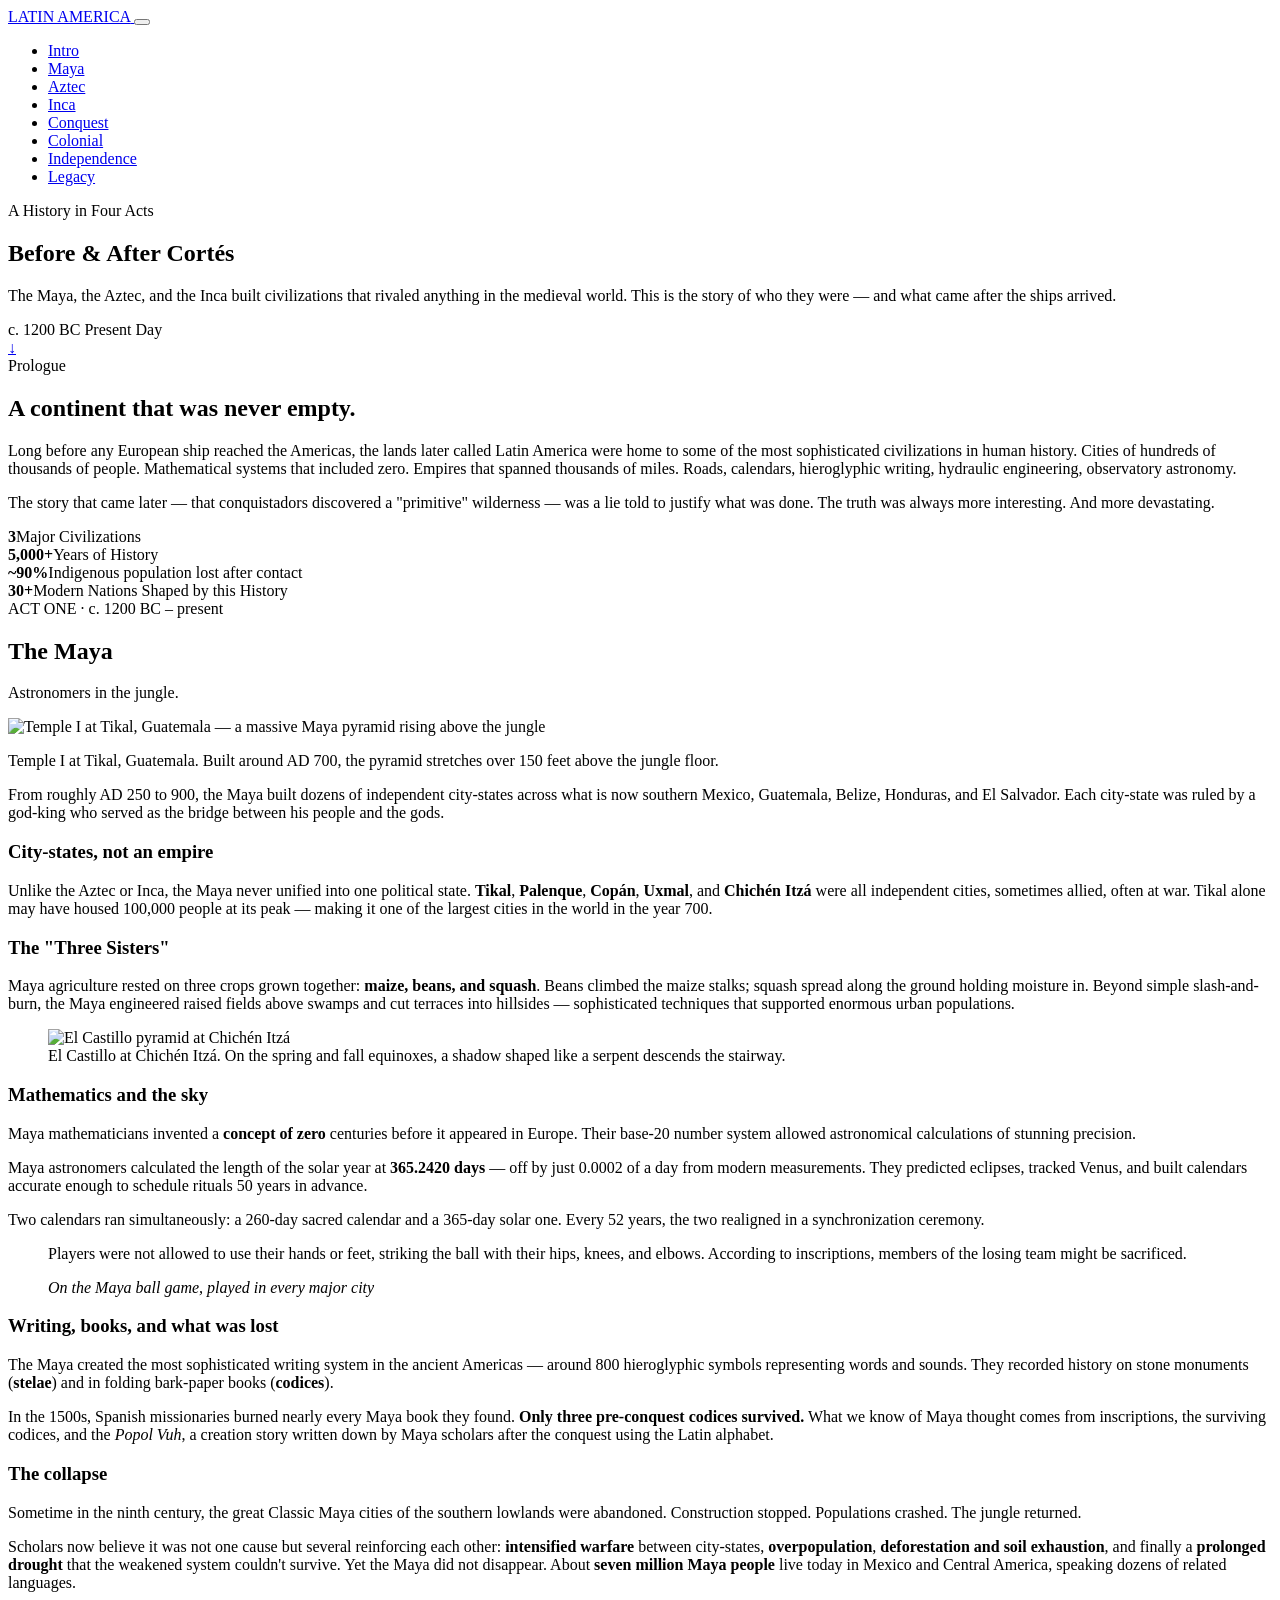
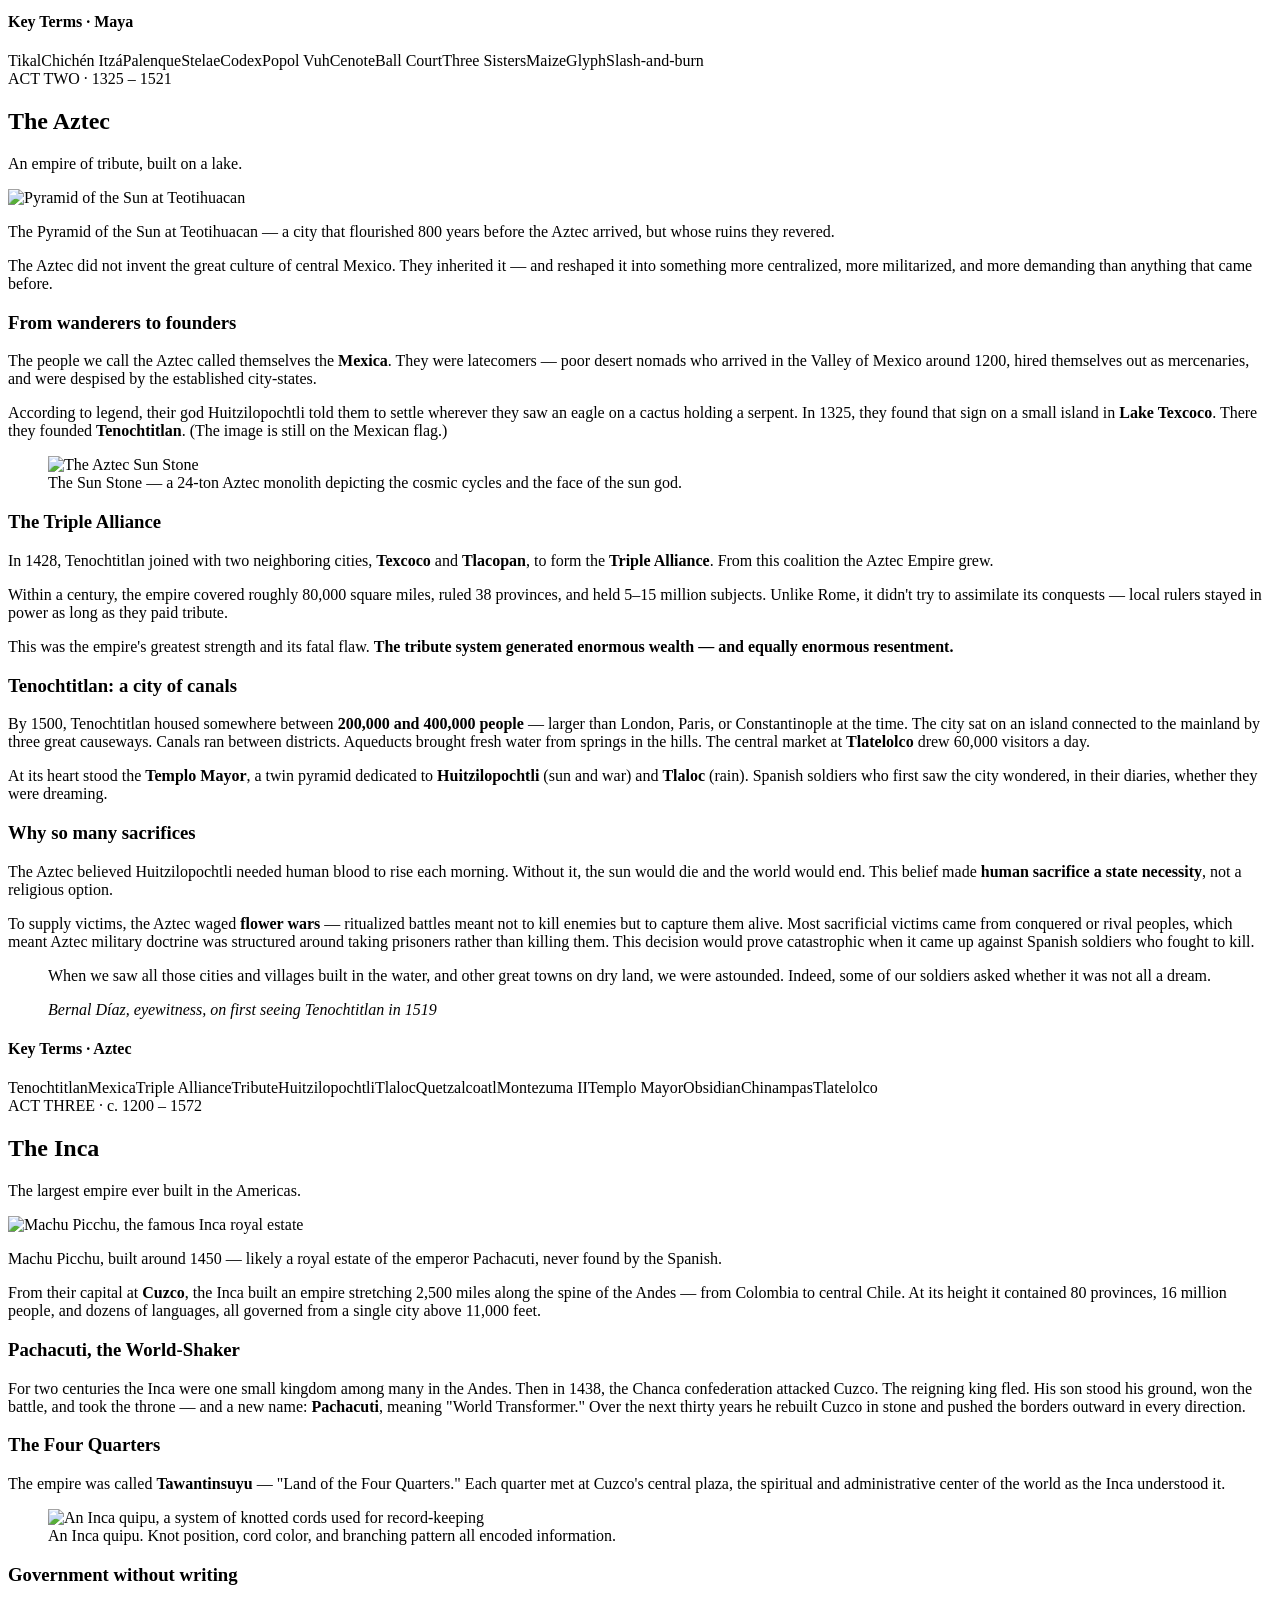
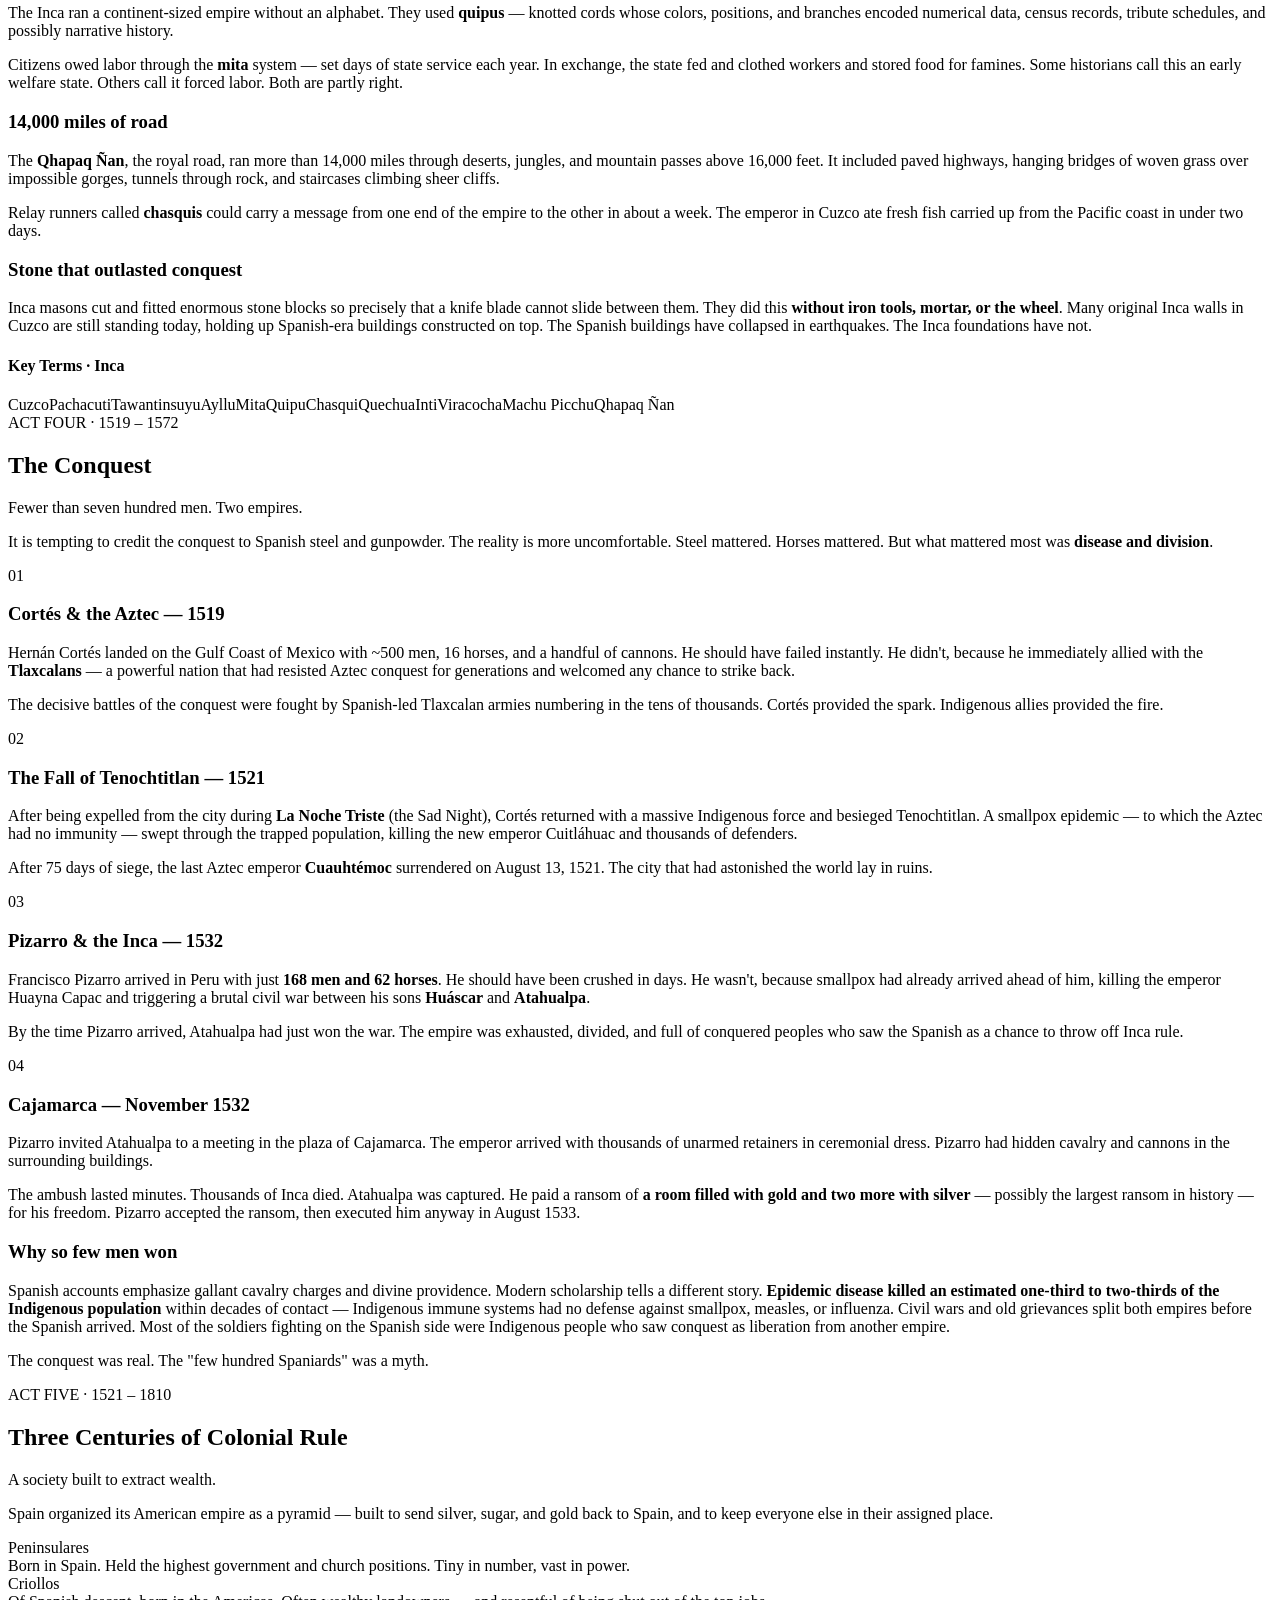
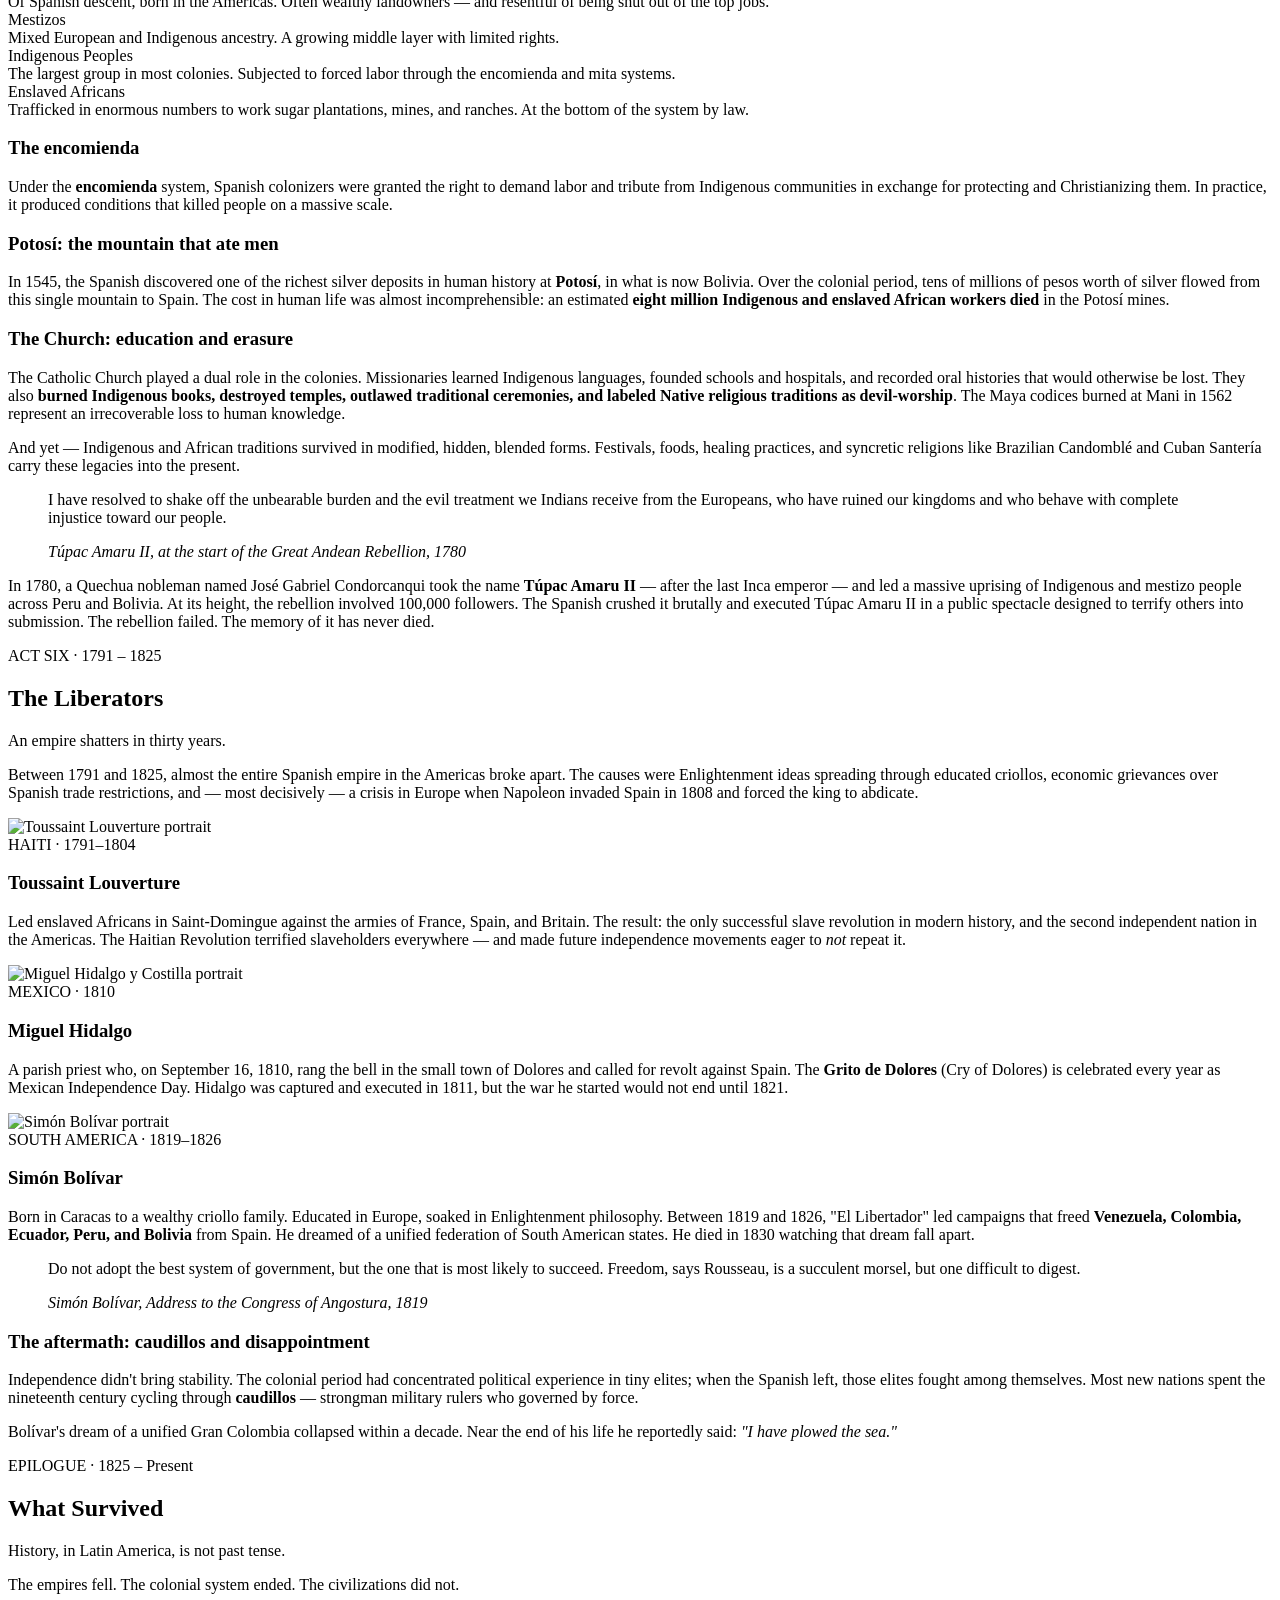
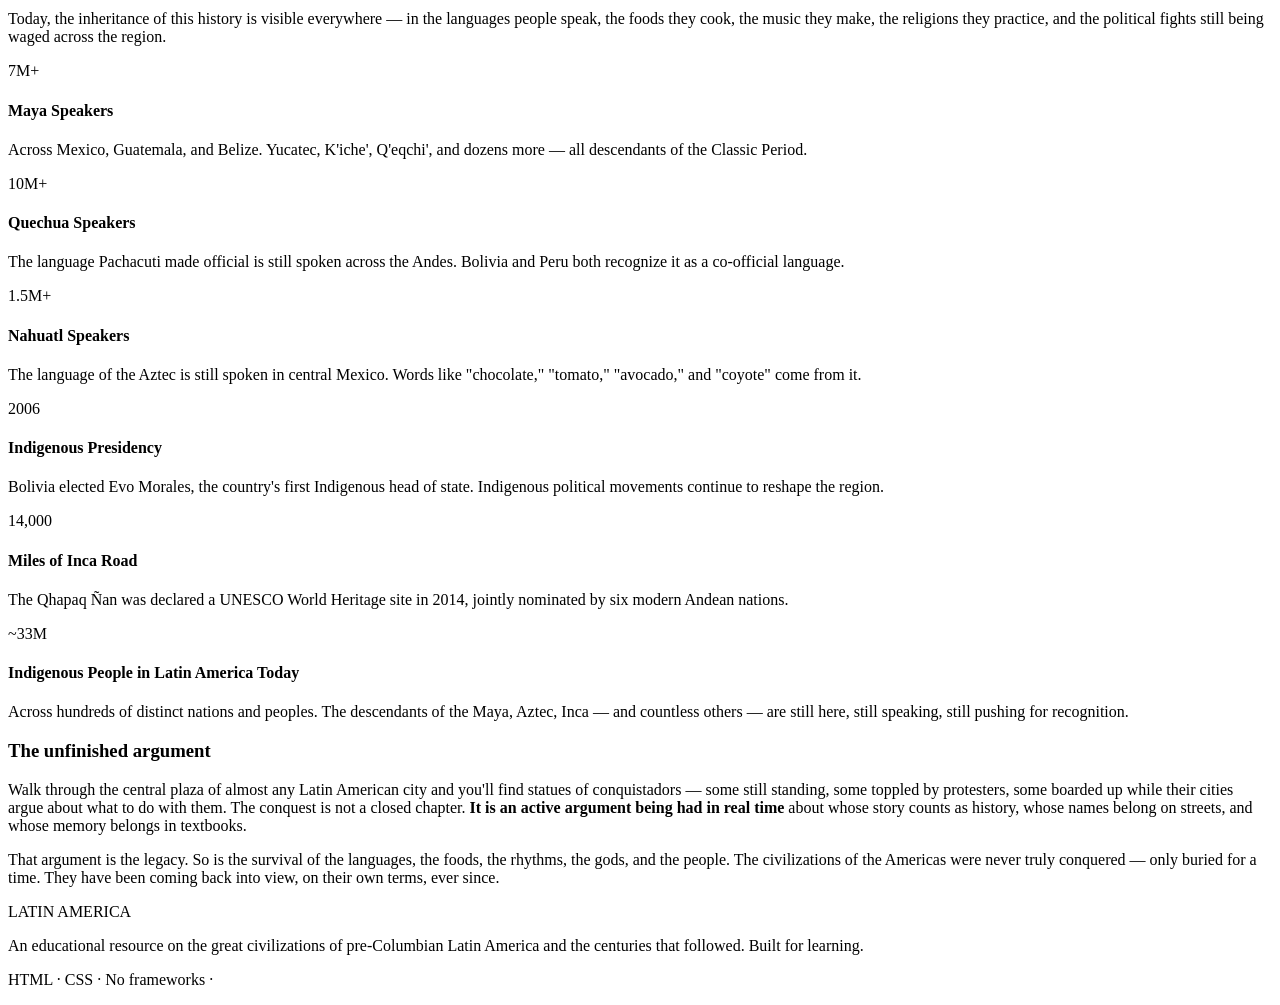
==== index.html @ 2537f0a6 "Add files via upload" ====
<!DOCTYPE html>
<html lang="en">
<head>
<meta charset="UTF-8">
<meta name="viewport" content="width=device-width, initial-scale=1.0">
<meta name="description" content="A complete history of the great civilizations of pre-Columbian Latin America — Maya, Aztec, and Inca — their conquest by Spain, and the independence movements that followed.">
<title>Before & After Cortés — A History of Latin America</title>
<link rel="preconnect" href="https://fonts.googleapis.com">
<link rel="preconnect" href="https://fonts.gstatic.com" crossorigin>
<link href="https://fonts.googleapis.com/css2?family=Playfair+Display:ital,wght@0,400;0,600;0,700;0,800;0,900;1,400;1,700&family=Inter:wght@300;400;500;600;700&family=JetBrains+Mono:wght@400;500;600&display=swap" rel="stylesheet">
<link rel="stylesheet" href="styles.css">
</head>
<body>

<!-- TOP NAV -->
<nav class="topnav" id="topnav">
  <div class="nav-row">
    <a href="#top" class="logo">
      <span class="logo-dot"></span>
      <span class="logo-text">LATIN AMERICA</span>
    </a>
    <button class="menu-toggle" id="menu-toggle" aria-label="Open menu">
      <span></span><span></span><span></span>
    </button>
    <ul class="menu" id="menu">
      <li><a href="#intro">Intro</a></li>
      <li><a href="#maya">Maya</a></li>
      <li><a href="#aztec">Aztec</a></li>
      <li><a href="#inca">Inca</a></li>
      <li><a href="#conquest">Conquest</a></li>
      <li><a href="#colonial">Colonial</a></li>
      <li><a href="#independence">Independence</a></li>
      <li><a href="#legacy">Legacy</a></li>
    </ul>
  </div>
</nav>

<!-- HERO -->
<section class="hero" id="top">
  <div class="hero-grain"></div>
  <div class="hero-content">
    <p class="hero-eyebrow">A History in Four Acts</p>
    <h1 class="hero-h1">
      <span class="word-1">Before</span>
      <span class="word-2">&amp;</span>
      <span class="word-3">After</span>
      <span class="word-4">Cortés</span>
    </h1>
    <p class="hero-deck">The Maya, the Aztec, and the Inca built civilizations that rivaled anything in the medieval world. This is the story of who they were — and what came after the ships arrived.</p>
    <div class="hero-meta">
      <span>c. 1200 BC</span>
      <span class="meta-line"></span>
      <span>Present Day</span>
    </div>
  </div>
  <a href="#intro" class="scroll-cue" aria-label="Scroll down">↓</a>
</section>

<!-- INTRO -->
<section class="section intro-section" id="intro">
  <div class="container">
    <div class="intro-grid">
      <div class="intro-text">
        <div class="part-label">Prologue</div>
        <h2 class="big-h2">A continent that was never empty.</h2>
        <p class="big-lead">Long before any European ship reached the Americas, the lands later called Latin America were home to some of the most sophisticated civilizations in human history. Cities of hundreds of thousands of people. Mathematical systems that included zero. Empires that spanned thousands of miles. Roads, calendars, hieroglyphic writing, hydraulic engineering, observatory astronomy.</p>
        <p>The story that came later — that conquistadors discovered a "primitive" wilderness — was a lie told to justify what was done. The truth was always more interesting. And more devastating.</p>
      </div>
      <div class="intro-stats">
        <div class="big-stat"><strong>3</strong><span>Major Civilizations</span></div>
        <div class="big-stat"><strong>5,000+</strong><span>Years of History</span></div>
        <div class="big-stat"><strong>~90%</strong><span>Indigenous population lost after contact</span></div>
        <div class="big-stat"><strong>30+</strong><span>Modern Nations Shaped by this History</span></div>
      </div>
    </div>
  </div>
</section>

<!-- MAYA -->
<section class="section civ-section maya-section" id="maya">
  <div class="container">
    <header class="civ-header">
      <div class="civ-mark">ACT ONE · c. 1200 BC – present</div>
      <h2 class="civ-h2">The Maya</h2>
      <p class="civ-tagline">Astronomers in the jungle.</p>
    </header>

    <div class="civ-hero-image">
      <div class="img-wrap">
        <img src="https://upload.wikimedia.org/wikipedia/commons/thumb/3/3e/Tikal_Temple1_2006_08_11.JPG/1280px-Tikal_Temple1_2006_08_11.JPG"
             alt="Temple I at Tikal, Guatemala — a massive Maya pyramid rising above the jungle"
             loading="lazy"
             onerror="this.parentElement.classList.add('img-fallback'); this.parentElement.dataset.label='Tikal · Temple I';">
      </div>
      <p class="img-caption">Temple I at Tikal, Guatemala. Built around AD 700, the pyramid stretches over 150 feet above the jungle floor.</p>
    </div>

    <div class="prose">
      <p class="lead">From roughly AD 250 to 900, the Maya built dozens of independent city-states across what is now southern Mexico, Guatemala, Belize, Honduras, and El Salvador. Each city-state was ruled by a god-king who served as the bridge between his people and the gods.</p>

      <h3>City-states, not an empire</h3>
      <p>Unlike the Aztec or Inca, the Maya never unified into one political state. <strong>Tikal</strong>, <strong>Palenque</strong>, <strong>Copán</strong>, <strong>Uxmal</strong>, and <strong>Chichén Itzá</strong> were all independent cities, sometimes allied, often at war. Tikal alone may have housed 100,000 people at its peak — making it one of the largest cities in the world in the year 700.</p>

      <h3>The "Three Sisters"</h3>
      <p>Maya agriculture rested on three crops grown together: <strong>maize, beans, and squash</strong>. Beans climbed the maize stalks; squash spread along the ground holding moisture in. Beyond simple slash-and-burn, the Maya engineered raised fields above swamps and cut terraces into hillsides — sophisticated techniques that supported enormous urban populations.</p>
    </div>

    <div class="split-grid">
      <figure class="split-image">
        <div class="img-wrap">
          <img src="https://upload.wikimedia.org/wikipedia/commons/thumb/3/35/ChichenItzaEquinox.jpg/1024px-ChichenItzaEquinox.jpg"
               alt="El Castillo pyramid at Chichén Itzá"
               loading="lazy"
               onerror="this.parentElement.classList.add('img-fallback'); this.parentElement.dataset.label='El Castillo · Chichén Itzá';">
        </div>
        <figcaption>El Castillo at Chichén Itzá. On the spring and fall equinoxes, a shadow shaped like a serpent descends the stairway.</figcaption>
      </figure>
      <div class="split-text">
        <h3>Mathematics and the sky</h3>
        <p>Maya mathematicians invented a <strong>concept of zero</strong> centuries before it appeared in Europe. Their base-20 number system allowed astronomical calculations of stunning precision.</p>
        <p>Maya astronomers calculated the length of the solar year at <strong>365.2420 days</strong> — off by just 0.0002 of a day from modern measurements. They predicted eclipses, tracked Venus, and built calendars accurate enough to schedule rituals 50 years in advance.</p>
        <p>Two calendars ran simultaneously: a 260-day sacred calendar and a 365-day solar one. Every 52 years, the two realigned in a synchronization ceremony.</p>
      </div>
    </div>

    <blockquote class="quote-card">
      <p>Players were not allowed to use their hands or feet, striking the ball with their hips, knees, and elbows. According to inscriptions, members of the losing team might be sacrificed.</p>
      <cite>On the Maya ball game, played in every major city</cite>
    </blockquote>

    <div class="prose">
      <h3>Writing, books, and what was lost</h3>
      <p>The Maya created the most sophisticated writing system in the ancient Americas — around 800 hieroglyphic symbols representing words and sounds. They recorded history on stone monuments (<strong>stelae</strong>) and in folding bark-paper books (<strong>codices</strong>).</p>
      <p>In the 1500s, Spanish missionaries burned nearly every Maya book they found. <strong>Only three pre-conquest codices survived.</strong> What we know of Maya thought comes from inscriptions, the surviving codices, and the <em>Popol Vuh</em>, a creation story written down by Maya scholars after the conquest using the Latin alphabet.</p>

      <h3>The collapse</h3>
      <p>Sometime in the ninth century, the great Classic Maya cities of the southern lowlands were abandoned. Construction stopped. Populations crashed. The jungle returned.</p>
      <p>Scholars now believe it was not one cause but several reinforcing each other: <strong>intensified warfare</strong> between city-states, <strong>overpopulation</strong>, <strong>deforestation and soil exhaustion</strong>, and finally a <strong>prolonged drought</strong> that the weakened system couldn't survive. Yet the Maya did not disappear. About <strong>seven million Maya people</strong> live today in Mexico and Central America, speaking dozens of related languages.</p>
    </div>

    <div class="key-terms">
      <h4>Key Terms · Maya</h4>
      <div class="term-pills">
        <span>Tikal</span><span>Chichén Itzá</span><span>Palenque</span><span>Stelae</span><span>Codex</span><span>Popol Vuh</span><span>Cenote</span><span>Ball Court</span><span>Three Sisters</span><span>Maize</span><span>Glyph</span><span>Slash-and-burn</span>
      </div>
    </div>
  </div>
</section>

<!-- AZTEC -->
<section class="section civ-section aztec-section" id="aztec">
  <div class="container">
    <header class="civ-header">
      <div class="civ-mark">ACT TWO · 1325 – 1521</div>
      <h2 class="civ-h2">The Aztec</h2>
      <p class="civ-tagline">An empire of tribute, built on a lake.</p>
    </header>

    <div class="civ-hero-image">
      <div class="img-wrap">
        <img src="https://upload.wikimedia.org/wikipedia/commons/thumb/0/0c/Teotihuacan_-_panoramio.jpg/1280px-Teotihuacan_-_panoramio.jpg"
             alt="Pyramid of the Sun at Teotihuacan"
             loading="lazy"
             onerror="this.parentElement.classList.add('img-fallback'); this.parentElement.dataset.label='Teotihuacan · Pyramid of the Sun';">
      </div>
      <p class="img-caption">The Pyramid of the Sun at Teotihuacan — a city that flourished 800 years before the Aztec arrived, but whose ruins they revered.</p>
    </div>

    <div class="prose">
      <p class="lead">The Aztec did not invent the great culture of central Mexico. They inherited it — and reshaped it into something more centralized, more militarized, and more demanding than anything that came before.</p>

      <h3>From wanderers to founders</h3>
      <p>The people we call the Aztec called themselves the <strong>Mexica</strong>. They were latecomers — poor desert nomads who arrived in the Valley of Mexico around 1200, hired themselves out as mercenaries, and were despised by the established city-states.</p>
      <p>According to legend, their god Huitzilopochtli told them to settle wherever they saw an eagle on a cactus holding a serpent. In 1325, they found that sign on a small island in <strong>Lake Texcoco</strong>. There they founded <strong>Tenochtitlan</strong>. (The image is still on the Mexican flag.)</p>
    </div>

    <div class="split-grid reverse">
      <figure class="split-image">
        <div class="img-wrap">
          <img src="https://upload.wikimedia.org/wikipedia/commons/thumb/5/56/Piedra_del_Sol_o_Calendario_Azteca.jpg/1024px-Piedra_del_Sol_o_Calendario_Azteca.jpg"
               alt="The Aztec Sun Stone"
               loading="lazy"
               onerror="this.parentElement.classList.add('img-fallback'); this.parentElement.dataset.label='Sun Stone · Mexica';">
        </div>
        <figcaption>The Sun Stone — a 24-ton Aztec monolith depicting the cosmic cycles and the face of the sun god.</figcaption>
      </figure>
      <div class="split-text">
        <h3>The Triple Alliance</h3>
        <p>In 1428, Tenochtitlan joined with two neighboring cities, <strong>Texcoco</strong> and <strong>Tlacopan</strong>, to form the <strong>Triple Alliance</strong>. From this coalition the Aztec Empire grew.</p>
        <p>Within a century, the empire covered roughly 80,000 square miles, ruled 38 provinces, and held 5–15 million subjects. Unlike Rome, it didn't try to assimilate its conquests — local rulers stayed in power as long as they paid tribute.</p>
        <p>This was the empire's greatest strength and its fatal flaw. <strong>The tribute system generated enormous wealth — and equally enormous resentment.</strong></p>
      </div>
    </div>

    <div class="prose">
      <h3>Tenochtitlan: a city of canals</h3>
      <p>By 1500, Tenochtitlan housed somewhere between <strong>200,000 and 400,000 people</strong> — larger than London, Paris, or Constantinople at the time. The city sat on an island connected to the mainland by three great causeways. Canals ran between districts. Aqueducts brought fresh water from springs in the hills. The central market at <strong>Tlatelolco</strong> drew 60,000 visitors a day.</p>
      <p>At its heart stood the <strong>Templo Mayor</strong>, a twin pyramid dedicated to <strong>Huitzilopochtli</strong> (sun and war) and <strong>Tlaloc</strong> (rain). Spanish soldiers who first saw the city wondered, in their diaries, whether they were dreaming.</p>

      <h3>Why so many sacrifices</h3>
      <p>The Aztec believed Huitzilopochtli needed human blood to rise each morning. Without it, the sun would die and the world would end. This belief made <strong>human sacrifice a state necessity</strong>, not a religious option.</p>
      <p>To supply victims, the Aztec waged <strong>flower wars</strong> — ritualized battles meant not to kill enemies but to capture them alive. Most sacrificial victims came from conquered or rival peoples, which meant Aztec military doctrine was structured around taking prisoners rather than killing them. This decision would prove catastrophic when it came up against Spanish soldiers who fought to kill.</p>
    </div>

    <blockquote class="quote-card">
      <p>When we saw all those cities and villages built in the water, and other great towns on dry land, we were astounded. Indeed, some of our soldiers asked whether it was not all a dream.</p>
      <cite>Bernal Díaz, eyewitness, on first seeing Tenochtitlan in 1519</cite>
    </blockquote>

    <div class="key-terms">
      <h4>Key Terms · Aztec</h4>
      <div class="term-pills">
        <span>Tenochtitlan</span><span>Mexica</span><span>Triple Alliance</span><span>Tribute</span><span>Huitzilopochtli</span><span>Tlaloc</span><span>Quetzalcoatl</span><span>Montezuma II</span><span>Templo Mayor</span><span>Obsidian</span><span>Chinampas</span><span>Tlatelolco</span>
      </div>
    </div>
  </div>
</section>

<!-- INCA -->
<section class="section civ-section inca-section" id="inca">
  <div class="container">
    <header class="civ-header">
      <div class="civ-mark">ACT THREE · c. 1200 – 1572</div>
      <h2 class="civ-h2">The Inca</h2>
      <p class="civ-tagline">The largest empire ever built in the Americas.</p>
    </header>

    <div class="civ-hero-image">
      <div class="img-wrap">
        <img src="https://images.unsplash.com/photo-1526392060635-9d6019884377?w=1600&q=85"
             alt="Machu Picchu, the famous Inca royal estate"
             loading="lazy"
             onerror="this.parentElement.classList.add('img-fallback'); this.parentElement.dataset.label='Machu Picchu';">
      </div>
      <p class="img-caption">Machu Picchu, built around 1450 — likely a royal estate of the emperor Pachacuti, never found by the Spanish.</p>
    </div>

    <div class="prose">
      <p class="lead">From their capital at <strong>Cuzco</strong>, the Inca built an empire stretching 2,500 miles along the spine of the Andes — from Colombia to central Chile. At its height it contained 80 provinces, 16 million people, and dozens of languages, all governed from a single city above 11,000 feet.</p>

      <h3>Pachacuti, the World-Shaker</h3>
      <p>For two centuries the Inca were one small kingdom among many in the Andes. Then in 1438, the Chanca confederation attacked Cuzco. The reigning king fled. His son stood his ground, won the battle, and took the throne — and a new name: <strong>Pachacuti</strong>, meaning "World Transformer." Over the next thirty years he rebuilt Cuzco in stone and pushed the borders outward in every direction.</p>

      <h3>The Four Quarters</h3>
      <p>The empire was called <strong>Tawantinsuyu</strong> — "Land of the Four Quarters." Each quarter met at Cuzco's central plaza, the spiritual and administrative center of the world as the Inca understood it.</p>
    </div>

    <div class="split-grid">
      <figure class="split-image">
        <div class="img-wrap">
          <img src="https://upload.wikimedia.org/wikipedia/commons/thumb/2/2b/Inca_Quipu.jpg/800px-Inca_Quipu.jpg"
               alt="An Inca quipu, a system of knotted cords used for record-keeping"
               loading="lazy"
               onerror="this.parentElement.classList.add('img-fallback'); this.parentElement.dataset.label='Quipu · Knotted Records';">
        </div>
        <figcaption>An Inca quipu. Knot position, cord color, and branching pattern all encoded information.</figcaption>
      </figure>
      <div class="split-text">
        <h3>Government without writing</h3>
        <p>The Inca ran a continent-sized empire without an alphabet. They used <strong>quipus</strong> — knotted cords whose colors, positions, and branches encoded numerical data, census records, tribute schedules, and possibly narrative history.</p>
        <p>Citizens owed labor through the <strong>mita</strong> system — set days of state service each year. In exchange, the state fed and clothed workers and stored food for famines. Some historians call this an early welfare state. Others call it forced labor. Both are partly right.</p>
      </div>
    </div>

    <div class="prose">
      <h3>14,000 miles of road</h3>
      <p>The <strong>Qhapaq Ñan</strong>, the royal road, ran more than 14,000 miles through deserts, jungles, and mountain passes above 16,000 feet. It included paved highways, hanging bridges of woven grass over impossible gorges, tunnels through rock, and staircases climbing sheer cliffs.</p>
      <p>Relay runners called <strong>chasquis</strong> could carry a message from one end of the empire to the other in about a week. The emperor in Cuzco ate fresh fish carried up from the Pacific coast in under two days.</p>

      <h3>Stone that outlasted conquest</h3>
      <p>Inca masons cut and fitted enormous stone blocks so precisely that a knife blade cannot slide between them. They did this <strong>without iron tools, mortar, or the wheel</strong>. Many original Inca walls in Cuzco are still standing today, holding up Spanish-era buildings constructed on top. The Spanish buildings have collapsed in earthquakes. The Inca foundations have not.</p>
    </div>

    <div class="key-terms">
      <h4>Key Terms · Inca</h4>
      <div class="term-pills">
        <span>Cuzco</span><span>Pachacuti</span><span>Tawantinsuyu</span><span>Ayllu</span><span>Mita</span><span>Quipu</span><span>Chasqui</span><span>Quechua</span><span>Inti</span><span>Viracocha</span><span>Machu Picchu</span><span>Qhapaq Ñan</span>
      </div>
    </div>
  </div>
</section>

<!-- CONQUEST -->
<section class="section conquest-section" id="conquest">
  <div class="container">
    <header class="civ-header dark">
      <div class="civ-mark light">ACT FOUR · 1519 – 1572</div>
      <h2 class="civ-h2 light">The Conquest</h2>
      <p class="civ-tagline light">Fewer than seven hundred men. Two empires.</p>
    </header>

    <div class="prose dark-prose">
      <p class="lead light">It is tempting to credit the conquest to Spanish steel and gunpowder. The reality is more uncomfortable. Steel mattered. Horses mattered. But what mattered most was <strong>disease and division</strong>.</p>
    </div>

    <div class="conquest-cards">
      <div class="conquest-card">
        <div class="card-num">01</div>
        <h3>Cortés &amp; the Aztec — 1519</h3>
        <p>Hernán Cortés landed on the Gulf Coast of Mexico with ~500 men, 16 horses, and a handful of cannons. He should have failed instantly. He didn't, because he immediately allied with the <strong>Tlaxcalans</strong> — a powerful nation that had resisted Aztec conquest for generations and welcomed any chance to strike back.</p>
        <p>The decisive battles of the conquest were fought by Spanish-led Tlaxcalan armies numbering in the tens of thousands. Cortés provided the spark. Indigenous allies provided the fire.</p>
      </div>

      <div class="conquest-card">
        <div class="card-num">02</div>
        <h3>The Fall of Tenochtitlan — 1521</h3>
        <p>After being expelled from the city during <strong>La Noche Triste</strong> (the Sad Night), Cortés returned with a massive Indigenous force and besieged Tenochtitlan. A smallpox epidemic — to which the Aztec had no immunity — swept through the trapped population, killing the new emperor Cuitláhuac and thousands of defenders.</p>
        <p>After 75 days of siege, the last Aztec emperor <strong>Cuauhtémoc</strong> surrendered on August 13, 1521. The city that had astonished the world lay in ruins.</p>
      </div>

      <div class="conquest-card">
        <div class="card-num">03</div>
        <h3>Pizarro &amp; the Inca — 1532</h3>
        <p>Francisco Pizarro arrived in Peru with just <strong>168 men and 62 horses</strong>. He should have been crushed in days. He wasn't, because smallpox had already arrived ahead of him, killing the emperor Huayna Capac and triggering a brutal civil war between his sons <strong>Huáscar</strong> and <strong>Atahualpa</strong>.</p>
        <p>By the time Pizarro arrived, Atahualpa had just won the war. The empire was exhausted, divided, and full of conquered peoples who saw the Spanish as a chance to throw off Inca rule.</p>
      </div>

      <div class="conquest-card">
        <div class="card-num">04</div>
        <h3>Cajamarca — November 1532</h3>
        <p>Pizarro invited Atahualpa to a meeting in the plaza of Cajamarca. The emperor arrived with thousands of unarmed retainers in ceremonial dress. Pizarro had hidden cavalry and cannons in the surrounding buildings.</p>
        <p>The ambush lasted minutes. Thousands of Inca died. Atahualpa was captured. He paid a ransom of <strong>a room filled with gold and two more with silver</strong> — possibly the largest ransom in history — for his freedom. Pizarro accepted the ransom, then executed him anyway in August 1533.</p>
      </div>
    </div>

    <div class="prose dark-prose">
      <h3 class="light">Why so few men won</h3>
      <p>Spanish accounts emphasize gallant cavalry charges and divine providence. Modern scholarship tells a different story. <strong>Epidemic disease killed an estimated one-third to two-thirds of the Indigenous population</strong> within decades of contact — Indigenous immune systems had no defense against smallpox, measles, or influenza. Civil wars and old grievances split both empires before the Spanish arrived. Most of the soldiers fighting on the Spanish side were Indigenous people who saw conquest as liberation from another empire.</p>
      <p>The conquest was real. The "few hundred Spaniards" was a myth.</p>
    </div>
  </div>
</section>

<!-- COLONIAL -->
<section class="section colonial-section" id="colonial">
  <div class="container">
    <header class="civ-header">
      <div class="civ-mark">ACT FIVE · 1521 – 1810</div>
      <h2 class="civ-h2">Three Centuries of Colonial Rule</h2>
      <p class="civ-tagline">A society built to extract wealth.</p>
    </header>

    <div class="prose">
      <p class="lead">Spain organized its American empire as a pyramid — built to send silver, sugar, and gold back to Spain, and to keep everyone else in their assigned place.</p>
    </div>

    <div class="casta-grid">
      <div class="casta-row casta-1">
        <div class="casta-label">Peninsulares</div>
        <div class="casta-desc">Born in Spain. Held the highest government and church positions. Tiny in number, vast in power.</div>
      </div>
      <div class="casta-row casta-2">
        <div class="casta-label">Criollos</div>
        <div class="casta-desc">Of Spanish descent, born in the Americas. Often wealthy landowners — and resentful of being shut out of the top jobs.</div>
      </div>
      <div class="casta-row casta-3">
        <div class="casta-label">Mestizos</div>
        <div class="casta-desc">Mixed European and Indigenous ancestry. A growing middle layer with limited rights.</div>
      </div>
      <div class="casta-row casta-4">
        <div class="casta-label">Indigenous Peoples</div>
        <div class="casta-desc">The largest group in most colonies. Subjected to forced labor through the encomienda and mita systems.</div>
      </div>
      <div class="casta-row casta-5">
        <div class="casta-label">Enslaved Africans</div>
        <div class="casta-desc">Trafficked in enormous numbers to work sugar plantations, mines, and ranches. At the bottom of the system by law.</div>
      </div>
    </div>

    <div class="prose">
      <h3>The encomienda</h3>
      <p>Under the <strong>encomienda</strong> system, Spanish colonizers were granted the right to demand labor and tribute from Indigenous communities in exchange for protecting and Christianizing them. In practice, it produced conditions that killed people on a massive scale.</p>

      <h3>Potosí: the mountain that ate men</h3>
      <p>In 1545, the Spanish discovered one of the richest silver deposits in human history at <strong>Potosí</strong>, in what is now Bolivia. Over the colonial period, tens of millions of pesos worth of silver flowed from this single mountain to Spain. The cost in human life was almost incomprehensible: an estimated <strong>eight million Indigenous and enslaved African workers died</strong> in the Potosí mines.</p>

      <h3>The Church: education and erasure</h3>
      <p>The Catholic Church played a dual role in the colonies. Missionaries learned Indigenous languages, founded schools and hospitals, and recorded oral histories that would otherwise be lost. They also <strong>burned Indigenous books, destroyed temples, outlawed traditional ceremonies, and labeled Native religious traditions as devil-worship</strong>. The Maya codices burned at Mani in 1562 represent an irrecoverable loss to human knowledge.</p>
      <p>And yet — Indigenous and African traditions survived in modified, hidden, blended forms. Festivals, foods, healing practices, and syncretic religions like Brazilian Candomblé and Cuban Santería carry these legacies into the present.</p>
    </div>

    <blockquote class="quote-card">
      <p>I have resolved to shake off the unbearable burden and the evil treatment we Indians receive from the Europeans, who have ruined our kingdoms and who behave with complete injustice toward our people.</p>
      <cite>Túpac Amaru II, at the start of the Great Andean Rebellion, 1780</cite>
    </blockquote>

    <div class="prose">
      <p>In 1780, a Quechua nobleman named José Gabriel Condorcanqui took the name <strong>Túpac Amaru II</strong> — after the last Inca emperor — and led a massive uprising of Indigenous and mestizo people across Peru and Bolivia. At its height, the rebellion involved 100,000 followers. The Spanish crushed it brutally and executed Túpac Amaru II in a public spectacle designed to terrify others into submission. The rebellion failed. The memory of it has never died.</p>
    </div>
  </div>
</section>

<!-- INDEPENDENCE -->
<section class="section independence-section" id="independence">
  <div class="container">
    <header class="civ-header">
      <div class="civ-mark">ACT SIX · 1791 – 1825</div>
      <h2 class="civ-h2">The Liberators</h2>
      <p class="civ-tagline">An empire shatters in thirty years.</p>
    </header>

    <div class="prose">
      <p class="lead">Between 1791 and 1825, almost the entire Spanish empire in the Americas broke apart. The causes were Enlightenment ideas spreading through educated criollos, economic grievances over Spanish trade restrictions, and — most decisively — a crisis in Europe when Napoleon invaded Spain in 1808 and forced the king to abdicate.</p>
    </div>

    <div class="leader-grid">
      <article class="leader-card">
        <div class="leader-portrait">
          <div class="img-wrap">
            <img src="https://upload.wikimedia.org/wikipedia/commons/thumb/a/a9/Portrait_of_Toussaint_Louverture.jpg/600px-Portrait_of_Toussaint_Louverture.jpg"
                 alt="Toussaint Louverture portrait"
                 loading="lazy"
                 onerror="this.parentElement.classList.add('img-fallback'); this.parentElement.dataset.label='Toussaint Louverture';">
          </div>
        </div>
        <div class="leader-body">
          <div class="leader-flag">HAITI · 1791–1804</div>
          <h3>Toussaint Louverture</h3>
          <p>Led enslaved Africans in Saint-Domingue against the armies of France, Spain, and Britain. The result: the only successful slave revolution in modern history, and the second independent nation in the Americas. The Haitian Revolution terrified slaveholders everywhere — and made future independence movements eager to <em>not</em> repeat it.</p>
        </div>
      </article>

      <article class="leader-card">
        <div class="leader-portrait">
          <div class="img-wrap">
            <img src="https://upload.wikimedia.org/wikipedia/commons/thumb/9/9d/Retrato_de_Miguel_Hidalgo.jpg/600px-Retrato_de_Miguel_Hidalgo.jpg"
                 alt="Miguel Hidalgo y Costilla portrait"
                 loading="lazy"
                 onerror="this.parentElement.classList.add('img-fallback'); this.parentElement.dataset.label='Miguel Hidalgo';">
          </div>
        </div>
        <div class="leader-body">
          <div class="leader-flag">MEXICO · 1810</div>
          <h3>Miguel Hidalgo</h3>
          <p>A parish priest who, on September 16, 1810, rang the bell in the small town of Dolores and called for revolt against Spain. The <strong>Grito de Dolores</strong> (Cry of Dolores) is celebrated every year as Mexican Independence Day. Hidalgo was captured and executed in 1811, but the war he started would not end until 1821.</p>
        </div>
      </article>

      <article class="leader-card">
        <div class="leader-portrait">
          <div class="img-wrap">
            <img src="https://upload.wikimedia.org/wikipedia/commons/thumb/8/89/Sim%C3%B3n_Bol%C3%ADvar_2.jpg/600px-Sim%C3%B3n_Bol%C3%ADvar_2.jpg"
                 alt="Simón Bolívar portrait"
                 loading="lazy"
                 onerror="this.parentElement.classList.add('img-fallback'); this.parentElement.dataset.label='Simón Bolívar';">
          </div>
        </div>
        <div class="leader-body">
          <div class="leader-flag">SOUTH AMERICA · 1819–1826</div>
          <h3>Simón Bolívar</h3>
          <p>Born in Caracas to a wealthy criollo family. Educated in Europe, soaked in Enlightenment philosophy. Between 1819 and 1826, "El Libertador" led campaigns that freed <strong>Venezuela, Colombia, Ecuador, Peru, and Bolivia</strong> from Spain. He dreamed of a unified federation of South American states. He died in 1830 watching that dream fall apart.</p>
        </div>
      </article>
    </div>

    <blockquote class="quote-card">
      <p>Do not adopt the best system of government, but the one that is most likely to succeed. Freedom, says Rousseau, is a succulent morsel, but one difficult to digest.</p>
      <cite>Simón Bolívar, Address to the Congress of Angostura, 1819</cite>
    </blockquote>

    <div class="prose">
      <h3>The aftermath: caudillos and disappointment</h3>
      <p>Independence didn't bring stability. The colonial period had concentrated political experience in tiny elites; when the Spanish left, those elites fought among themselves. Most new nations spent the nineteenth century cycling through <strong>caudillos</strong> — strongman military rulers who governed by force.</p>
      <p>Bolívar's dream of a unified Gran Colombia collapsed within a decade. Near the end of his life he reportedly said: <em>"I have plowed the sea."</em></p>
    </div>
  </div>
</section>

<!-- LEGACY -->
<section class="section legacy-section" id="legacy">
  <div class="container">
    <header class="civ-header">
      <div class="civ-mark">EPILOGUE · 1825 – Present</div>
      <h2 class="civ-h2">What Survived</h2>
      <p class="civ-tagline">History, in Latin America, is not past tense.</p>
    </header>

    <div class="prose">
      <p class="lead">The empires fell. The colonial system ended. The civilizations did not.</p>
      <p>Today, the inheritance of this history is visible everywhere — in the languages people speak, the foods they cook, the music they make, the religions they practice, and the political fights still being waged across the region.</p>
    </div>

    <div class="legacy-tiles">
      <div class="legacy-tile">
        <div class="tile-num">7M+</div>
        <h4>Maya Speakers</h4>
        <p>Across Mexico, Guatemala, and Belize. Yucatec, K'iche', Q'eqchi', and dozens more — all descendants of the Classic Period.</p>
      </div>
      <div class="legacy-tile">
        <div class="tile-num">10M+</div>
        <h4>Quechua Speakers</h4>
        <p>The language Pachacuti made official is still spoken across the Andes. Bolivia and Peru both recognize it as a co-official language.</p>
      </div>
      <div class="legacy-tile">
        <div class="tile-num">1.5M+</div>
        <h4>Nahuatl Speakers</h4>
        <p>The language of the Aztec is still spoken in central Mexico. Words like "chocolate," "tomato," "avocado," and "coyote" come from it.</p>
      </div>
      <div class="legacy-tile">
        <div class="tile-num">2006</div>
        <h4>Indigenous Presidency</h4>
        <p>Bolivia elected Evo Morales, the country's first Indigenous head of state. Indigenous political movements continue to reshape the region.</p>
      </div>
      <div class="legacy-tile">
        <div class="tile-num">14,000</div>
        <h4>Miles of Inca Road</h4>
        <p>The Qhapaq Ñan was declared a UNESCO World Heritage site in 2014, jointly nominated by six modern Andean nations.</p>
      </div>
      <div class="legacy-tile">
        <div class="tile-num">~33M</div>
        <h4>Indigenous People in Latin America Today</h4>
        <p>Across hundreds of distinct nations and peoples. The descendants of the Maya, Aztec, Inca — and countless others — are still here, still speaking, still pushing for recognition.</p>
      </div>
    </div>

    <div class="prose">
      <h3>The unfinished argument</h3>
      <p>Walk through the central plaza of almost any Latin American city and you'll find statues of conquistadors — some still standing, some toppled by protesters, some boarded up while their cities argue about what to do with them. The conquest is not a closed chapter. <strong>It is an active argument being had in real time</strong> about whose story counts as history, whose names belong on streets, and whose memory belongs in textbooks.</p>
      <p>That argument is the legacy. So is the survival of the languages, the foods, the rhythms, the gods, and the people. The civilizations of the Americas were never truly conquered — only buried for a time. They have been coming back into view, on their own terms, ever since.</p>
    </div>
  </div>
</section>

<!-- FOOTER -->
<footer class="footer">
  <div class="container">
    <div class="footer-logo">
      <span class="logo-dot"></span>
      <span class="logo-text">LATIN AMERICA</span>
    </div>
    <p class="footer-text">An educational resource on the great civilizations of pre-Columbian Latin America and the centuries that followed. Built for learning.</p>
    <p class="footer-meta">HTML · CSS · No frameworks · <span id="year"></span></p>
  </div>
</footer>

<script src="script.js"></script>
</body>
</html>
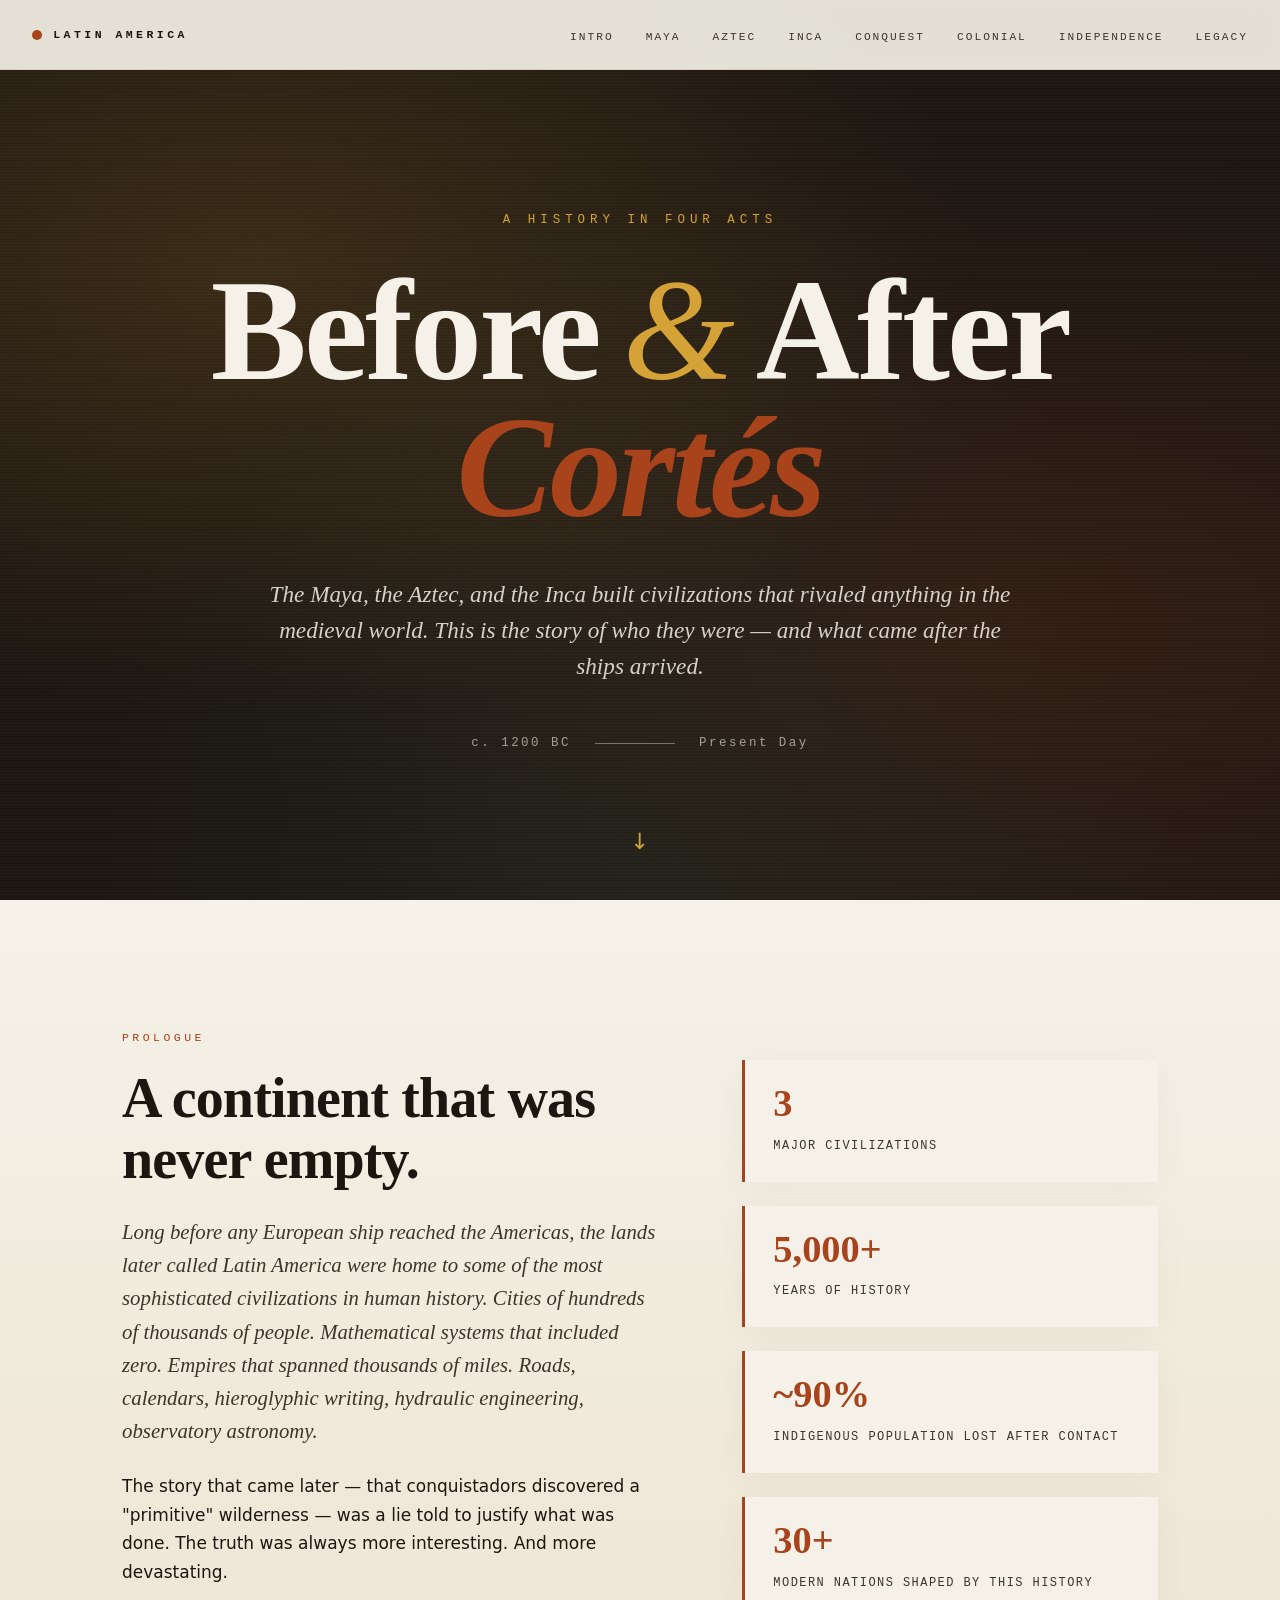
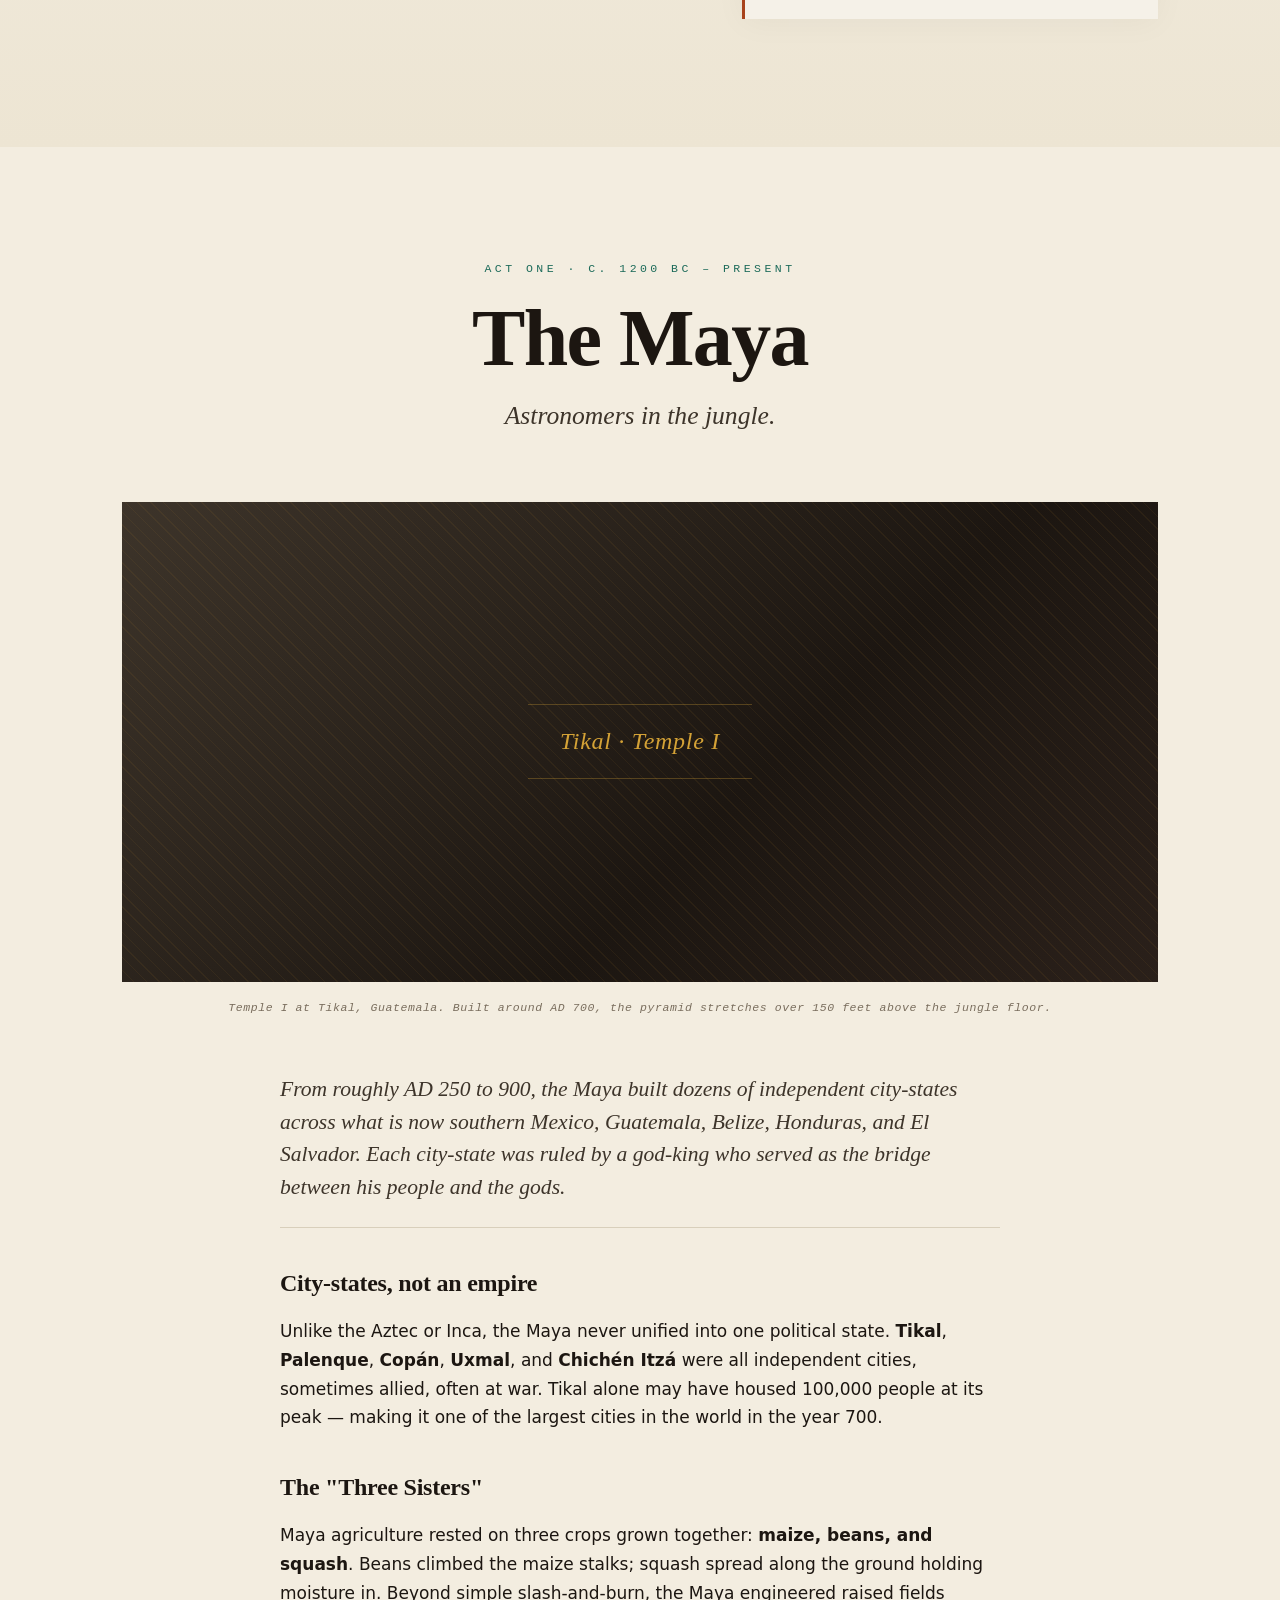
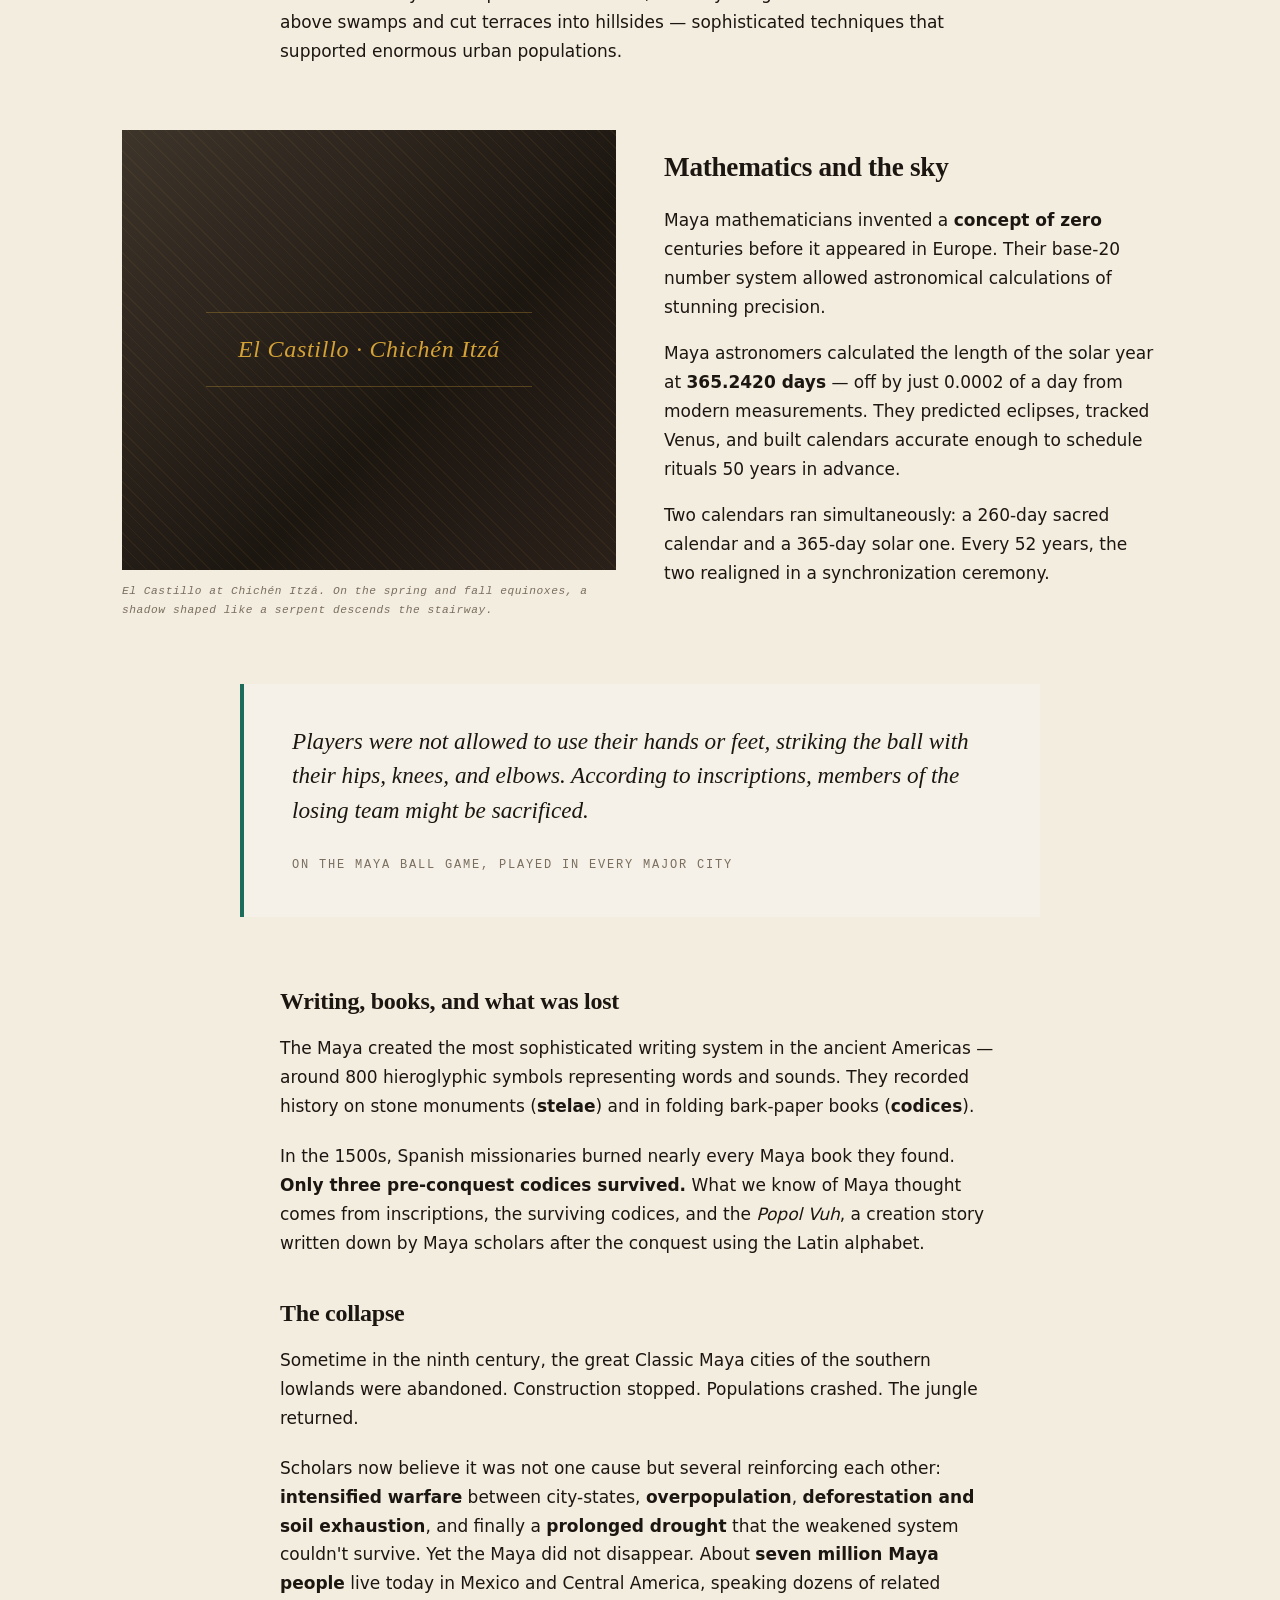
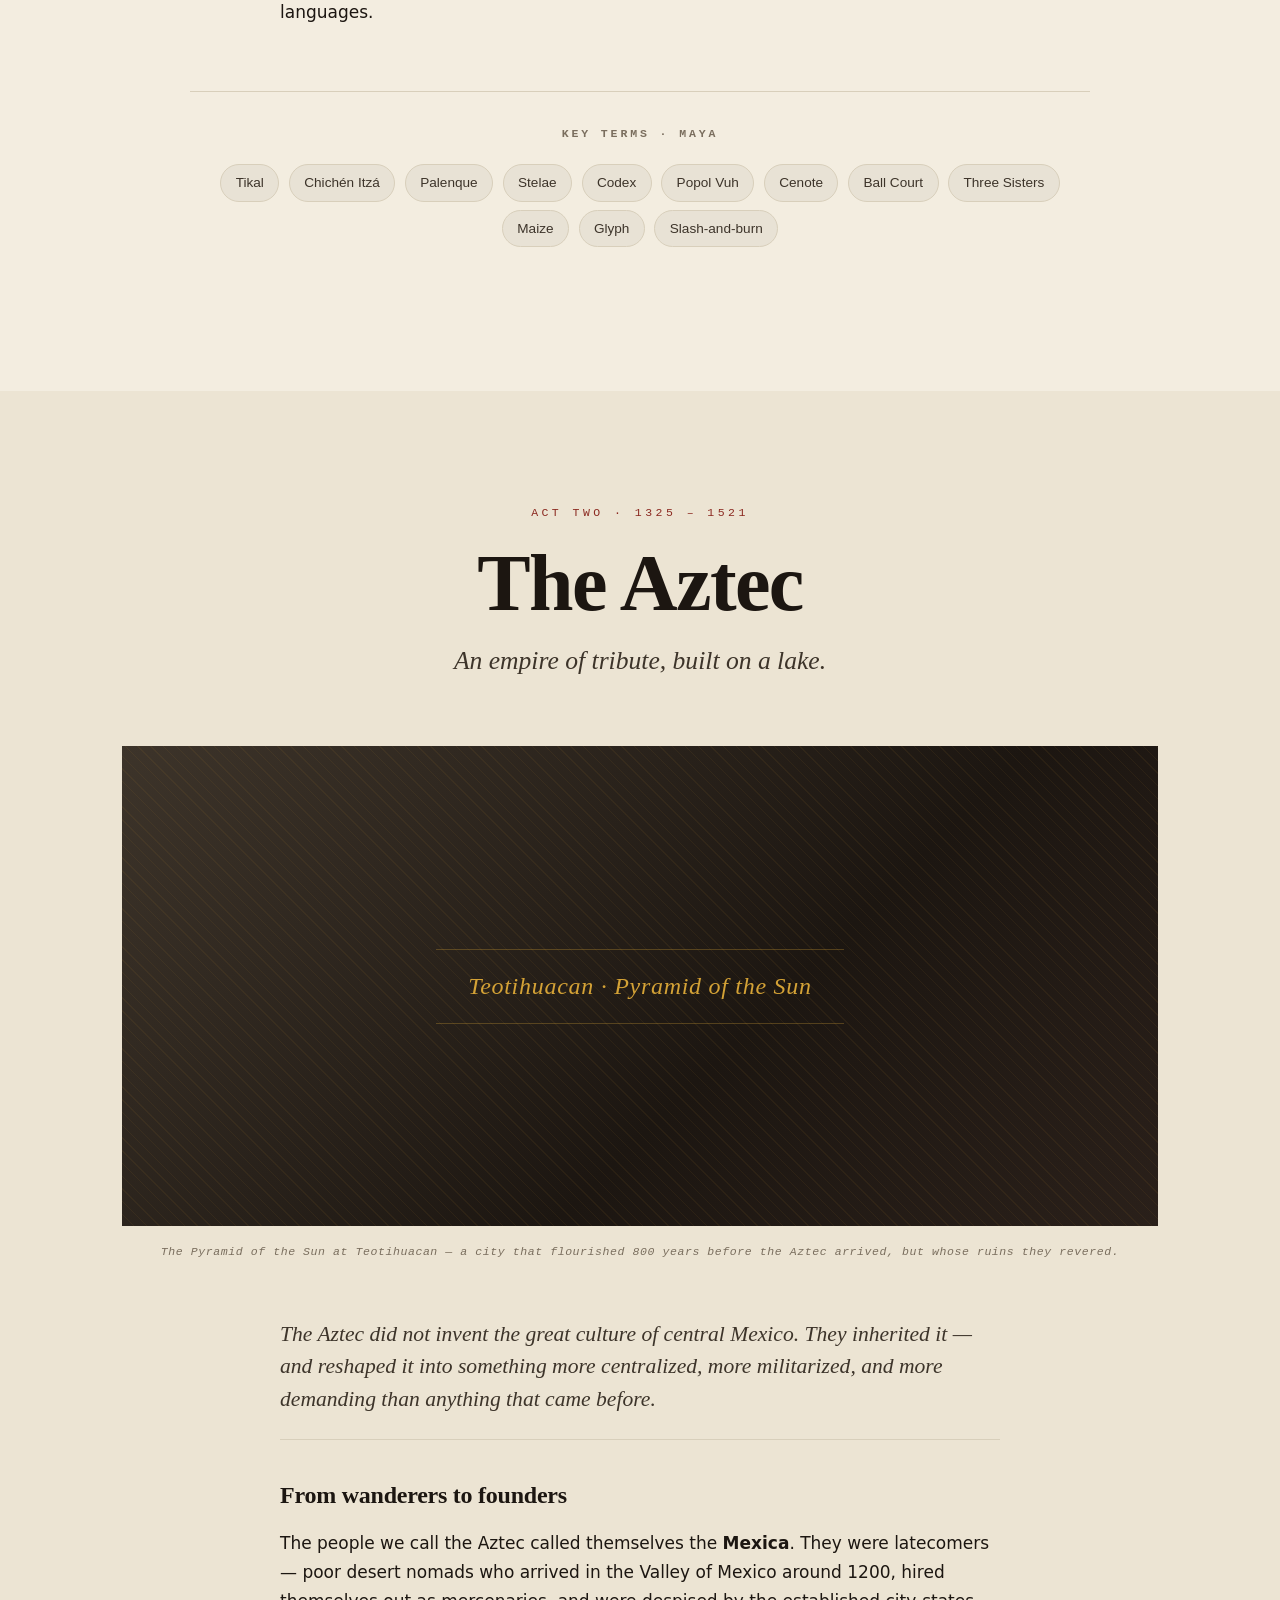
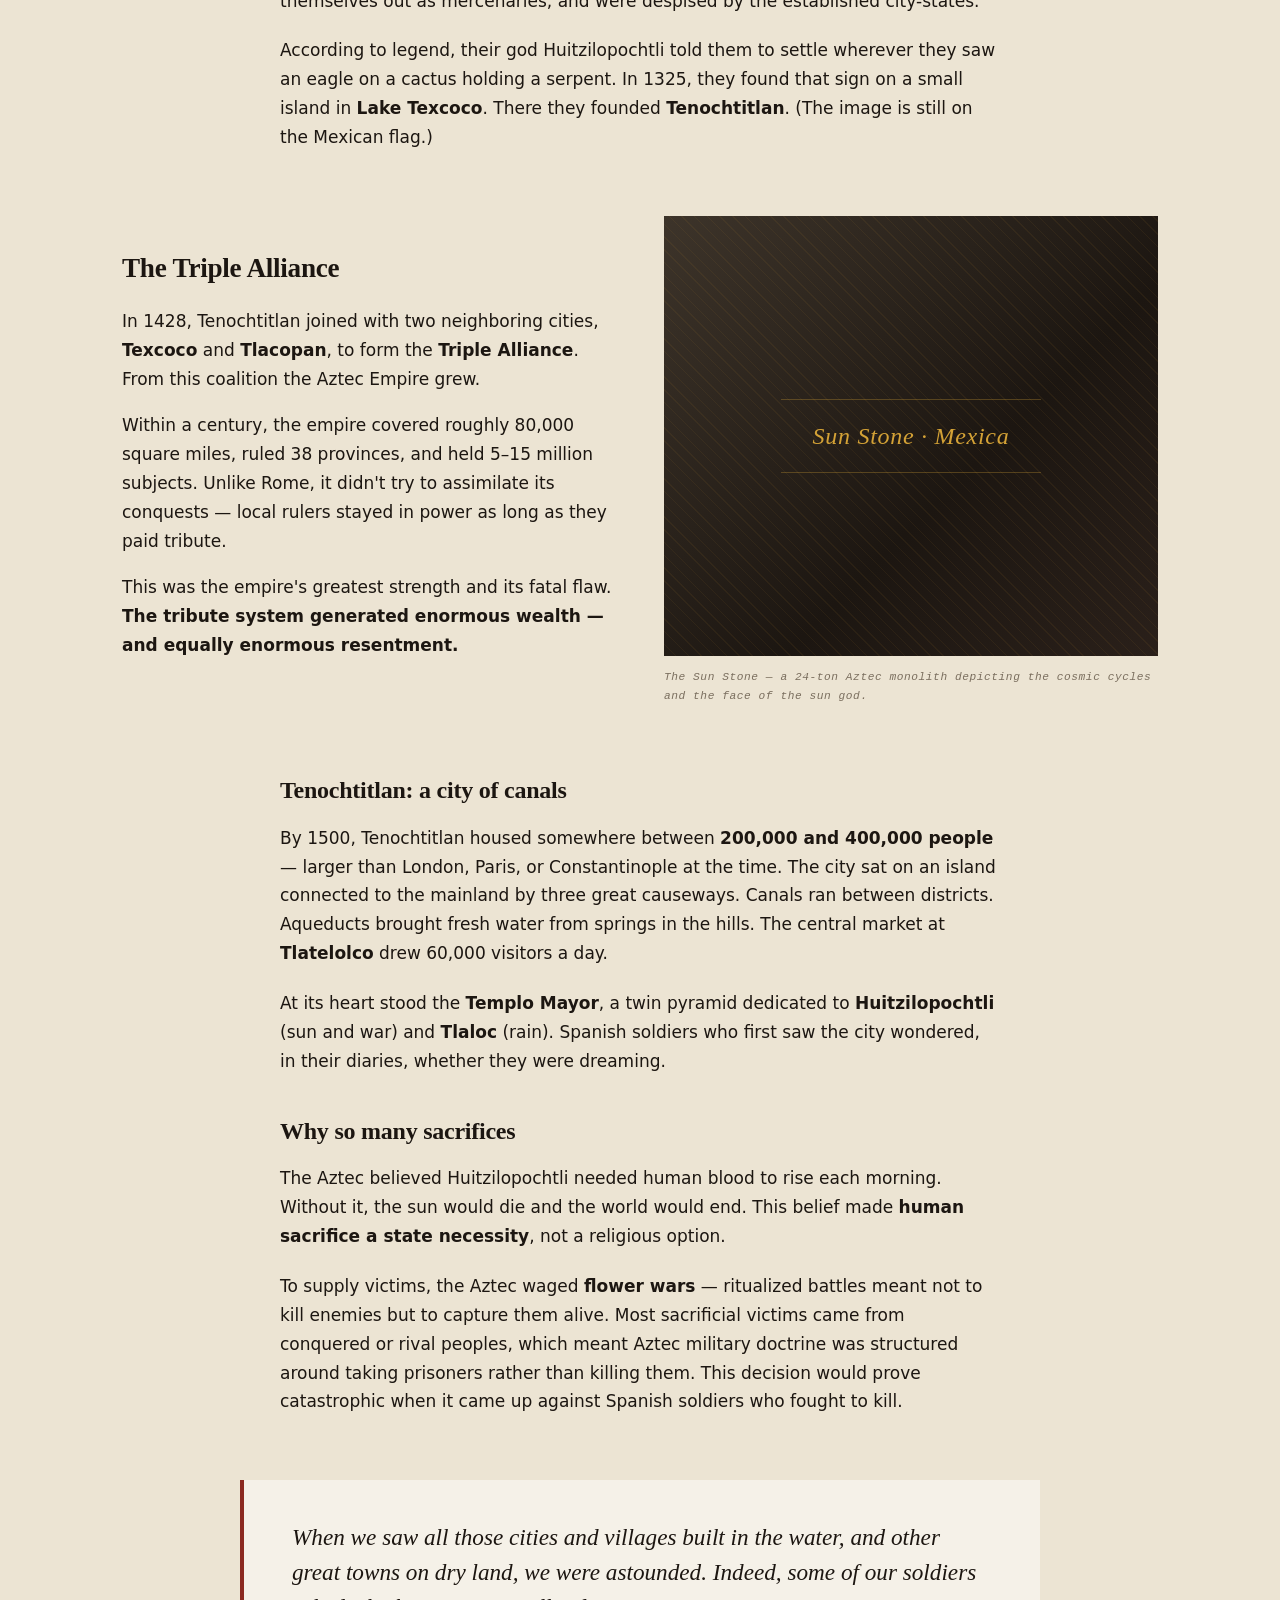
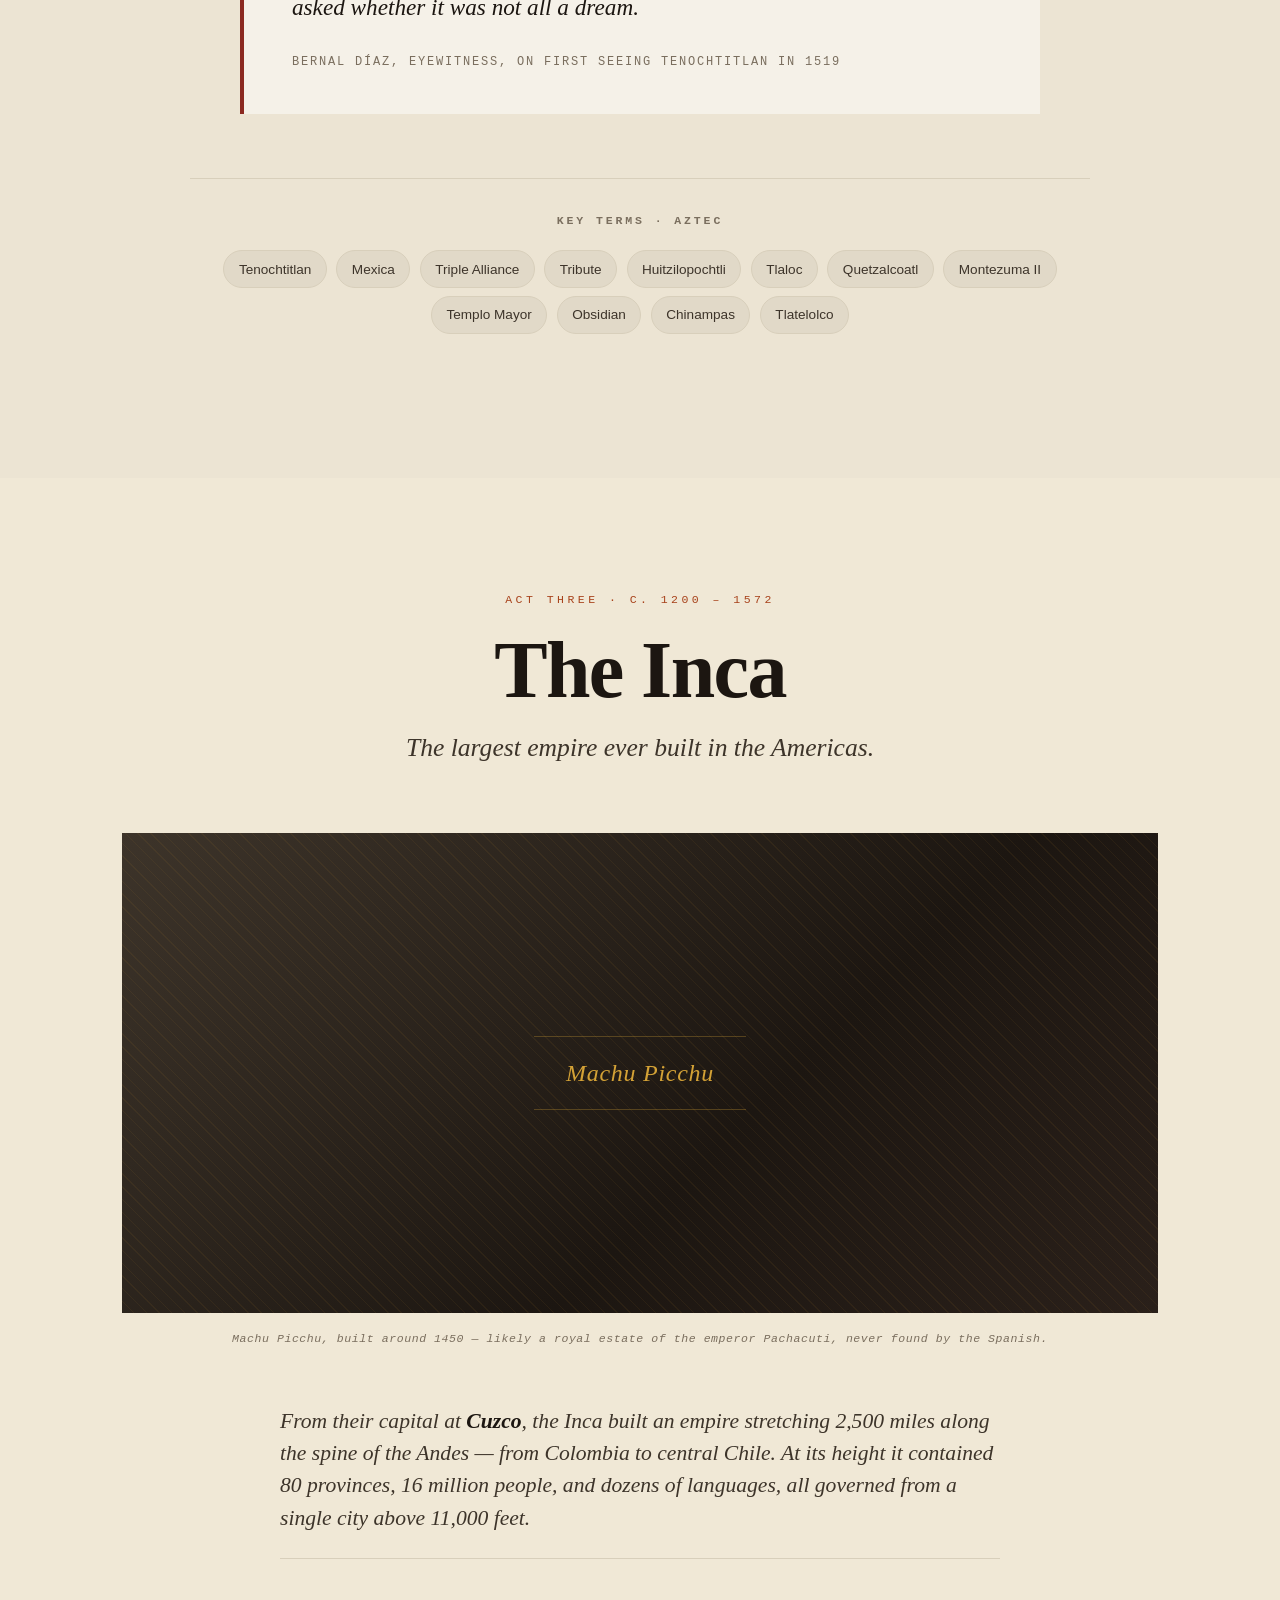
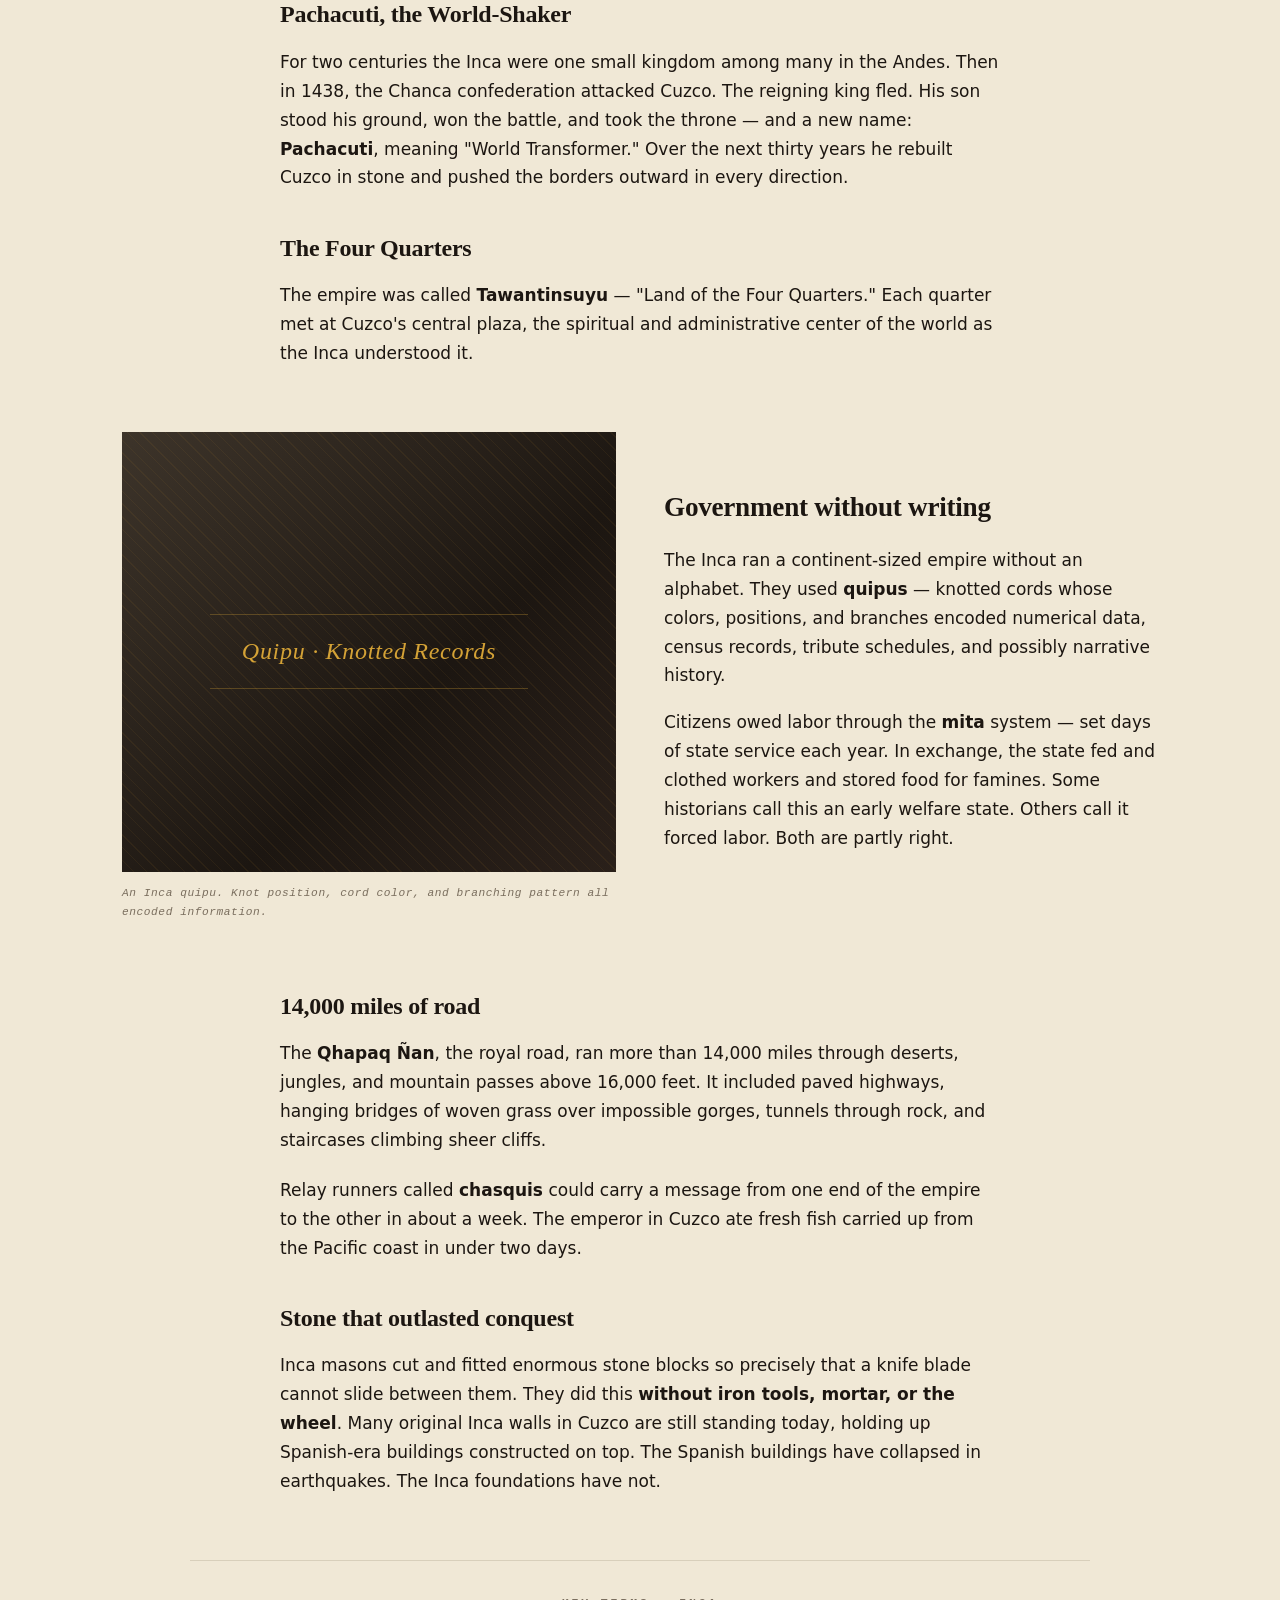
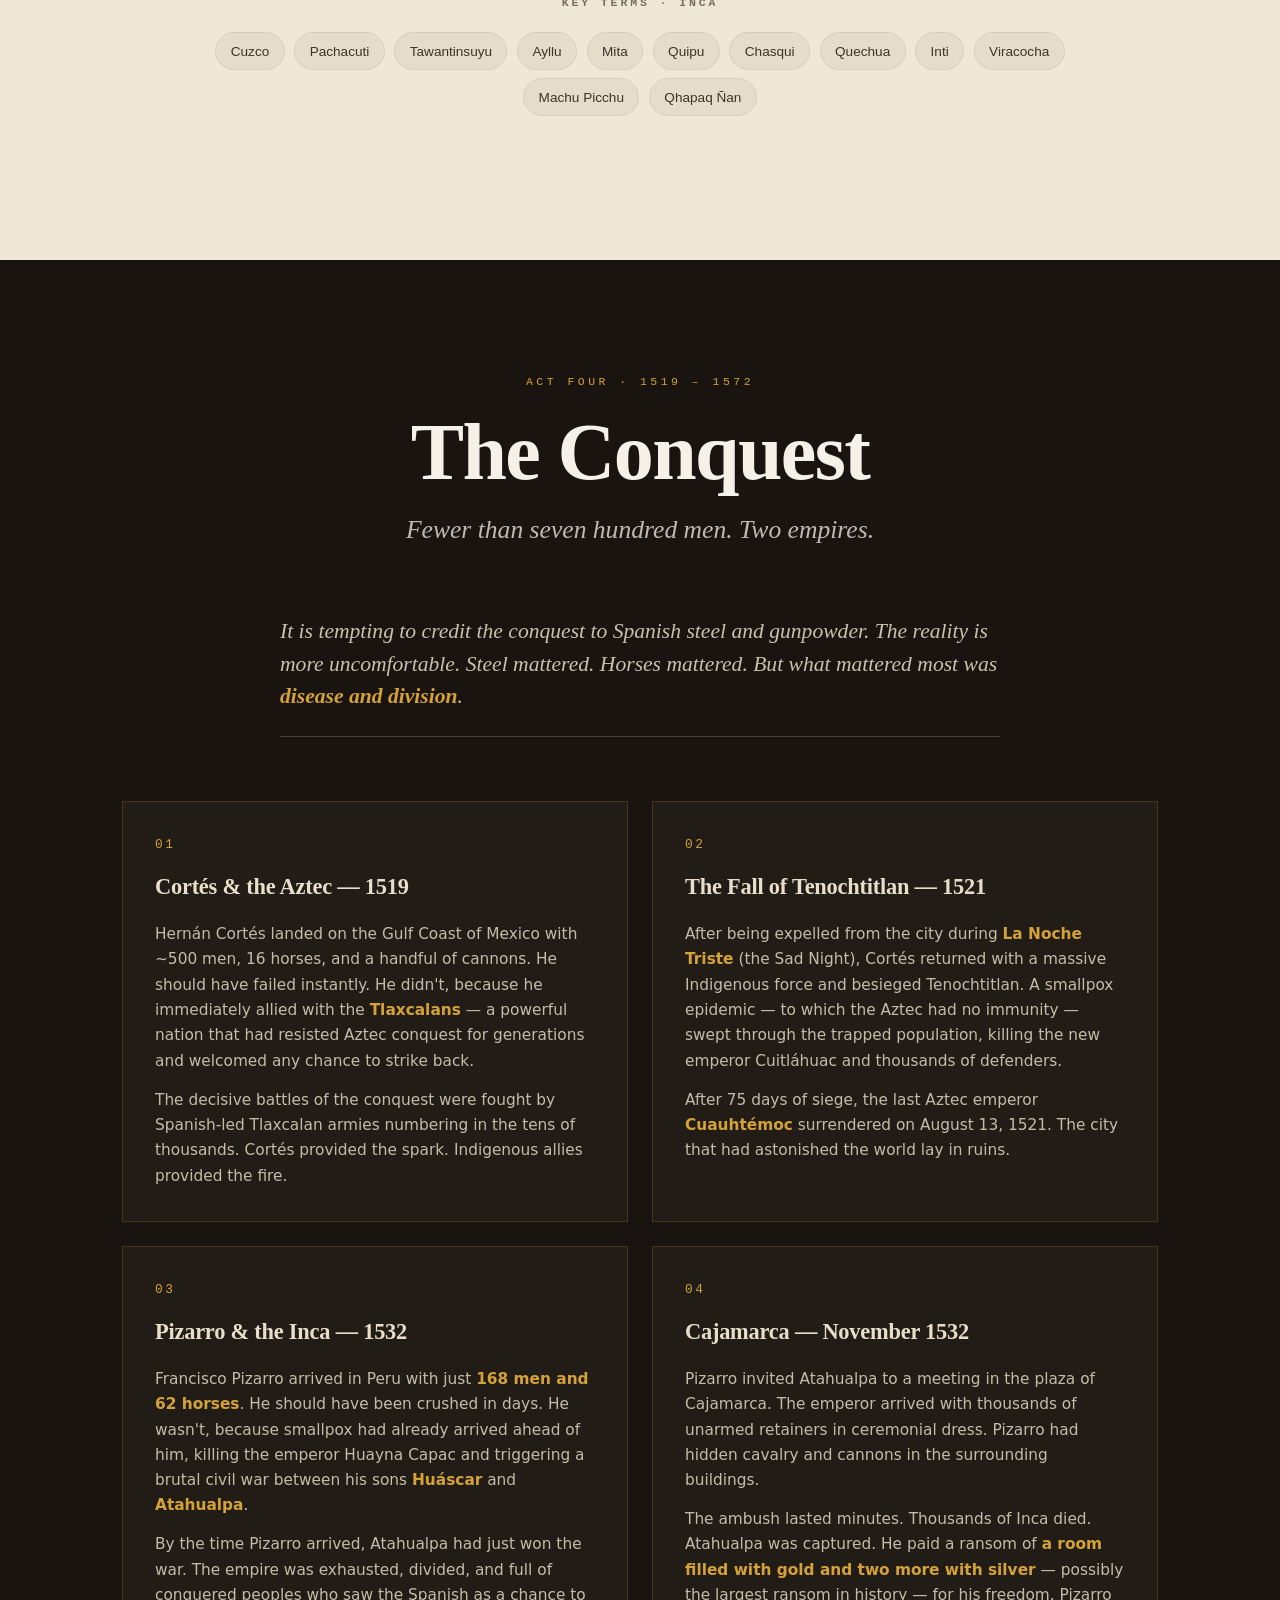
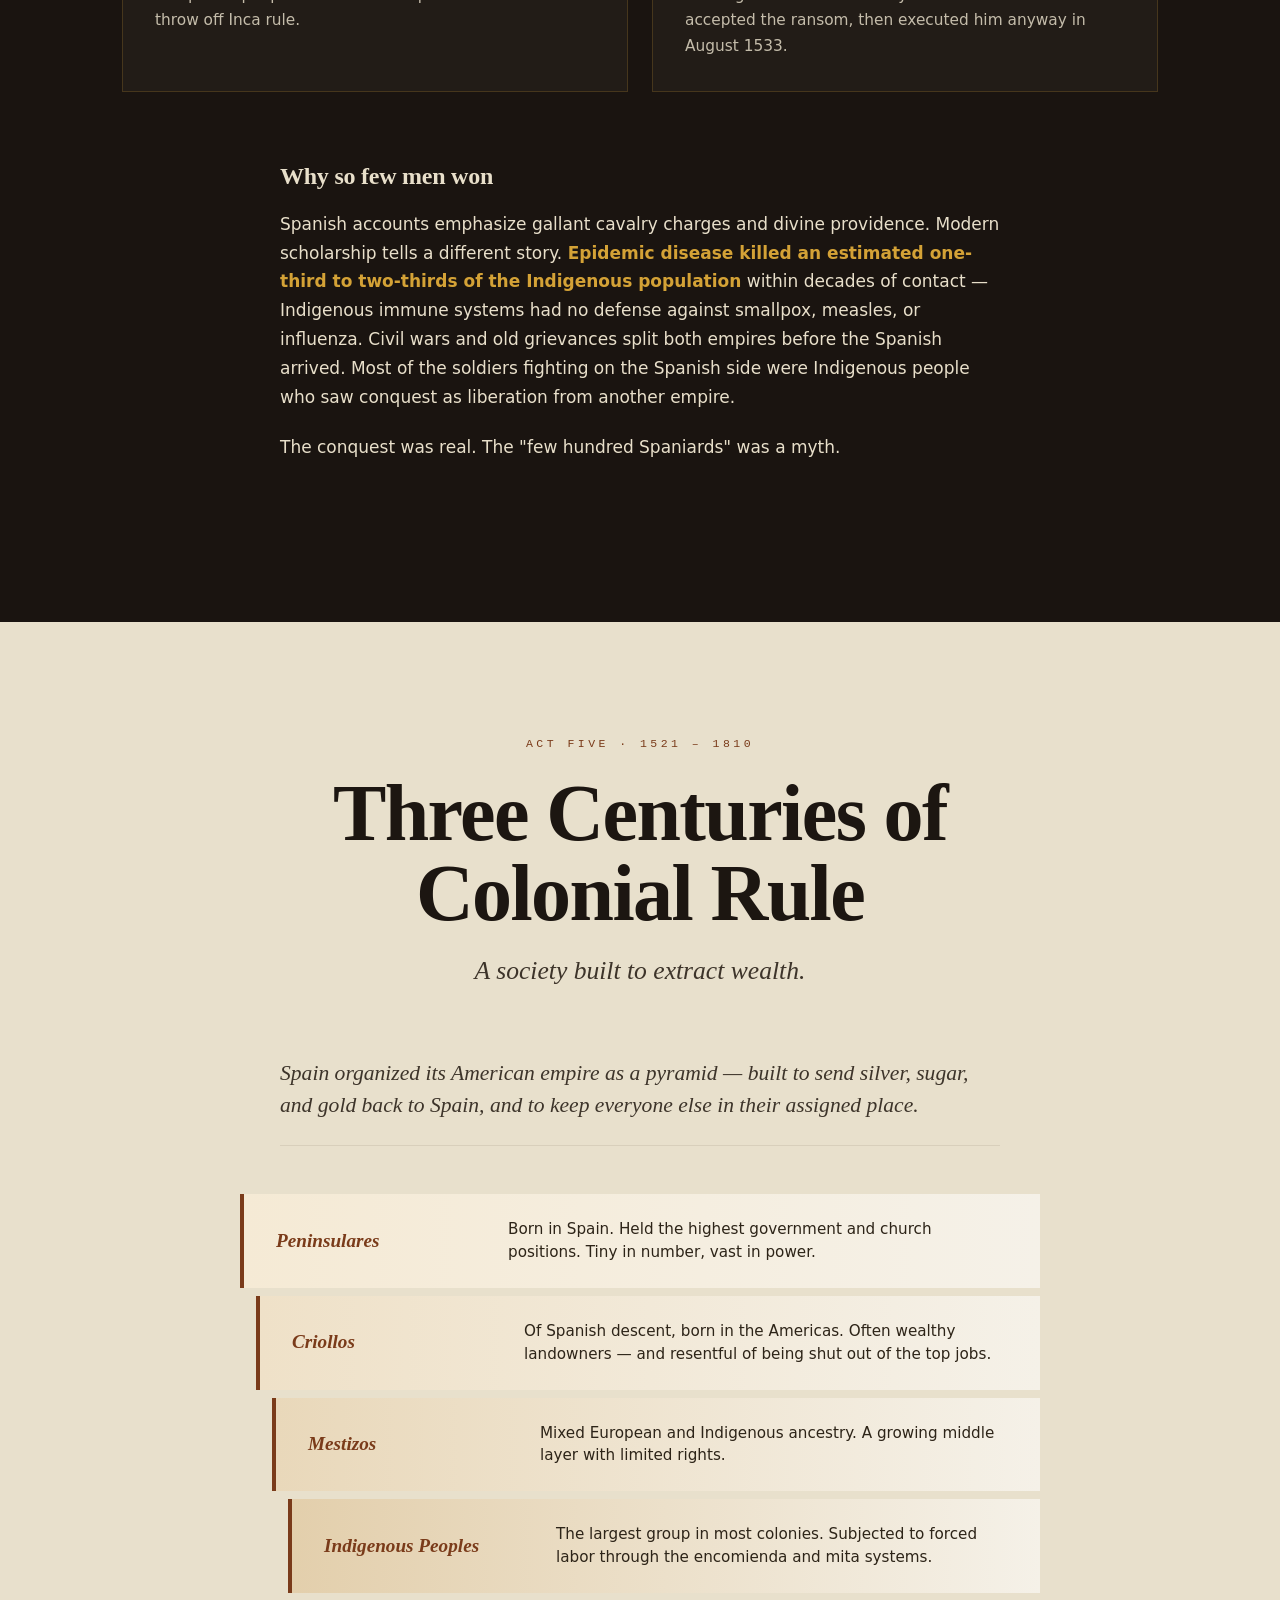
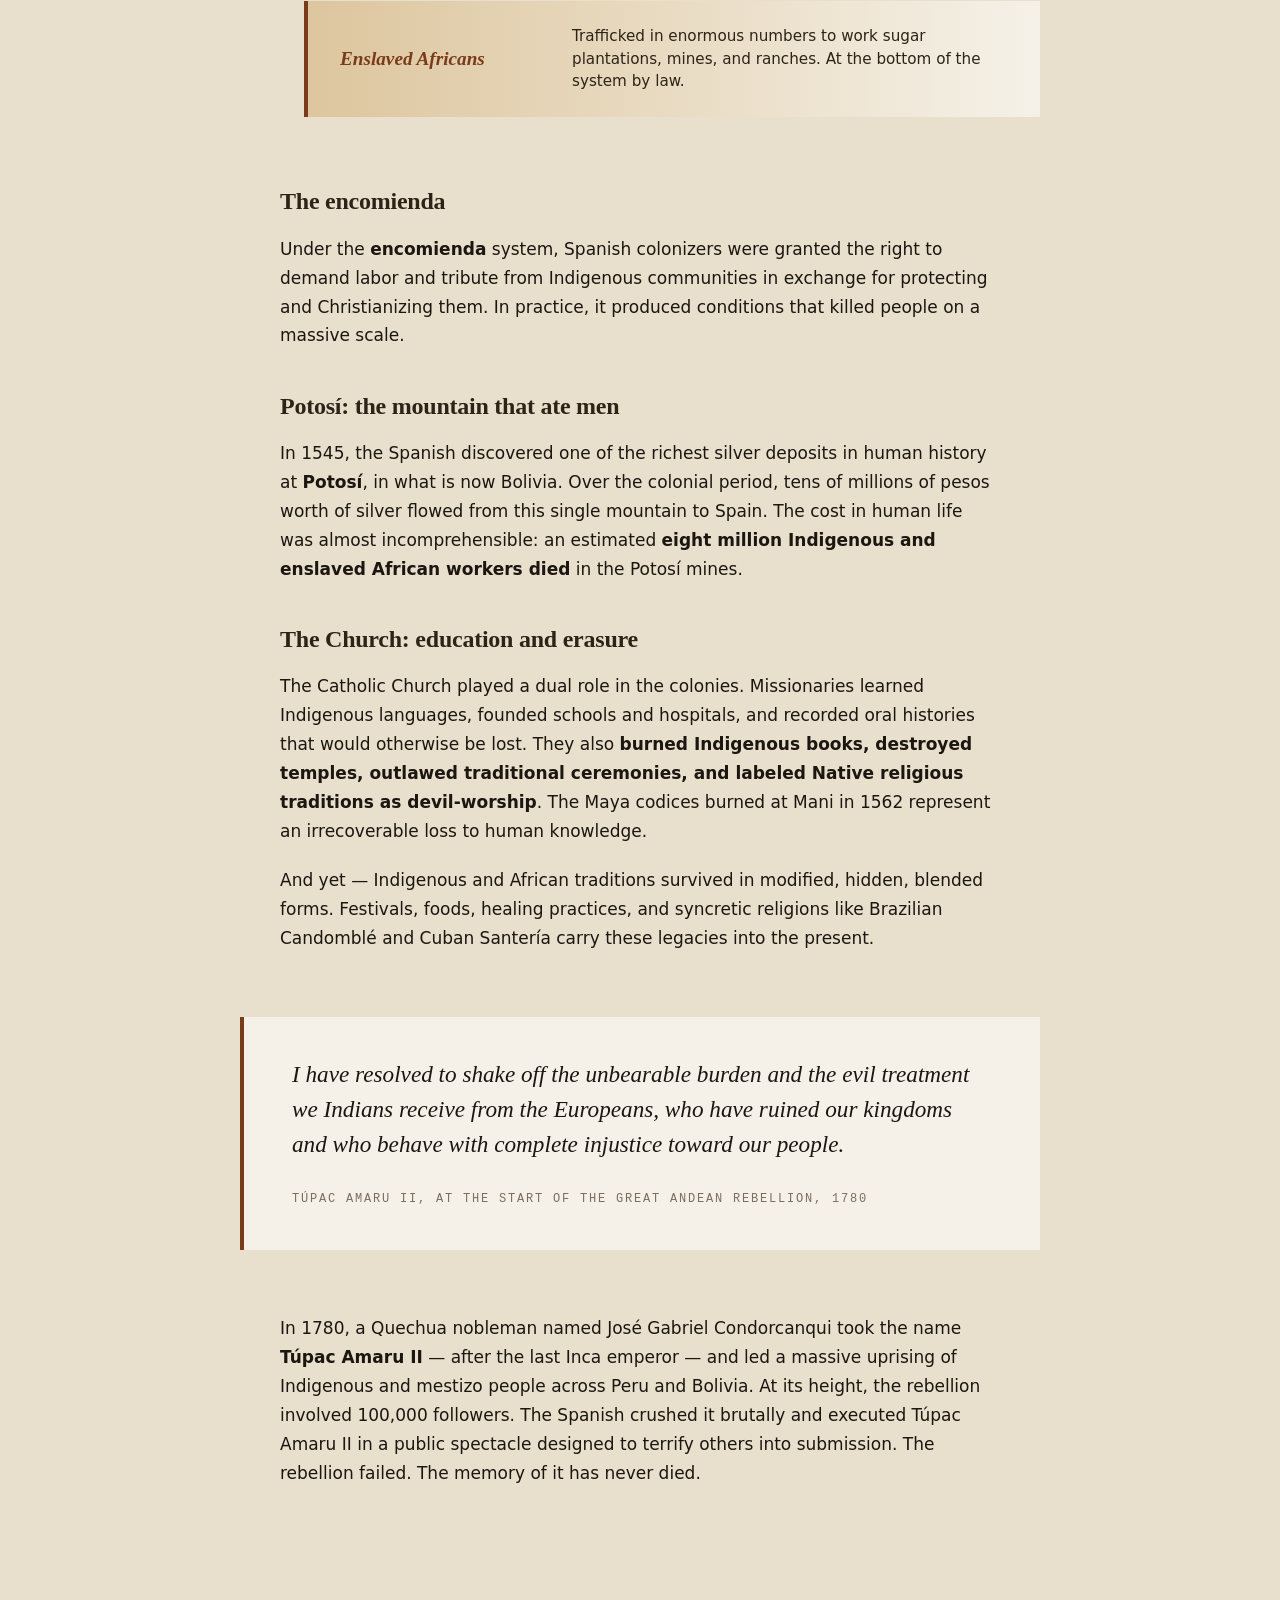
==== commit d5da478c: "Update image sources in index.html Image fix?" ====
--- a/index.html
+++ b/index.html
@@ -87,7 +87,7 @@
 
     <div class="civ-hero-image">
       <div class="img-wrap">
-        <img src="https://upload.wikimedia.org/wikipedia/commons/thumb/3/3e/Tikal_Temple1_2006_08_11.JPG/1280px-Tikal_Temple1_2006_08_11.JPG"
+        <img src="https://upload.wikimedia.org/wikipedia/commons/thumb/0/06/Tikal_Temple1_2006_08_11.JPG/960px-Tikal_Temple1_2006_08_11.JPG"
              alt="Temple I at Tikal, Guatemala — a massive Maya pyramid rising above the jungle"
              loading="lazy"
              onerror="this.parentElement.classList.add('img-fallback'); this.parentElement.dataset.label='Tikal · Temple I';">
@@ -108,7 +108,7 @@
     <div class="split-grid">
       <figure class="split-image">
         <div class="img-wrap">
-          <img src="https://upload.wikimedia.org/wikipedia/commons/thumb/3/35/ChichenItzaEquinox.jpg/1024px-ChichenItzaEquinox.jpg"
+          <img src="https://upload.wikimedia.org/wikipedia/commons/thumb/9/98/ChichenItzaEquinox.jpg/500px-ChichenItzaEquinox.jpg"
                alt="El Castillo pyramid at Chichén Itzá"
                loading="lazy"
                onerror="this.parentElement.classList.add('img-fallback'); this.parentElement.dataset.label='El Castillo · Chichén Itzá';">
@@ -158,7 +158,7 @@
 
     <div class="civ-hero-image">
       <div class="img-wrap">
-        <img src="https://upload.wikimedia.org/wikipedia/commons/thumb/0/0c/Teotihuacan_-_panoramio.jpg/1280px-Teotihuacan_-_panoramio.jpg"
+        <img src="https://upload.wikimedia.org/wikipedia/commons/thumb/e/ee/Panorama_Sun_Pyramid_Teotihuacan3.jpg/1920px-Panorama_Sun_Pyramid_Teotihuacan3.jpg"
              alt="Pyramid of the Sun at Teotihuacan"
              loading="lazy"
              onerror="this.parentElement.classList.add('img-fallback'); this.parentElement.dataset.label='Teotihuacan · Pyramid of the Sun';">
@@ -177,7 +177,7 @@
     <div class="split-grid reverse">
       <figure class="split-image">
         <div class="img-wrap">
-          <img src="https://upload.wikimedia.org/wikipedia/commons/thumb/5/56/Piedra_del_Sol_o_Calendario_Azteca.jpg/1024px-Piedra_del_Sol_o_Calendario_Azteca.jpg"
+          <img src="https://upload.wikimedia.org/wikipedia/commons/thumb/6/65/Monolito_de_la_Piedra_del_Sol.jpg/500px-Monolito_de_la_Piedra_del_Sol.jpg"
                alt="The Aztec Sun Stone"
                loading="lazy"
                onerror="this.parentElement.classList.add('img-fallback'); this.parentElement.dataset.label='Sun Stone · Mexica';">
@@ -248,7 +248,7 @@
     <div class="split-grid">
       <figure class="split-image">
         <div class="img-wrap">
-          <img src="https://upload.wikimedia.org/wikipedia/commons/thumb/2/2b/Inca_Quipu.jpg/800px-Inca_Quipu.jpg"
+          <img src="https://upload.wikimedia.org/wikipedia/commons/thumb/a/a7/Inca_Quipu.jpg/500px-Inca_Quipu.jpg"
                alt="An Inca quipu, a system of knotted cords used for record-keeping"
                loading="lazy"
                onerror="this.parentElement.classList.add('img-fallback'); this.parentElement.dataset.label='Quipu · Knotted Records';">
@@ -407,7 +407,7 @@
       <article class="leader-card">
         <div class="leader-portrait">
           <div class="img-wrap">
-            <img src="https://upload.wikimedia.org/wikipedia/commons/thumb/a/a9/Portrait_of_Toussaint_Louverture.jpg/600px-Portrait_of_Toussaint_Louverture.jpg"
+            <img src="https://upload.wikimedia.org/wikipedia/commons/thumb/2/23/Toussaint_Louverture_-_Girardin.jpg/500px-Toussaint_Louverture_-_Girardin.jpg"
                  alt="Toussaint Louverture portrait"
                  loading="lazy"
                  onerror="this.parentElement.classList.add('img-fallback'); this.parentElement.dataset.label='Toussaint Louverture';">
@@ -423,7 +423,7 @@
       <article class="leader-card">
         <div class="leader-portrait">
           <div class="img-wrap">
-            <img src="https://upload.wikimedia.org/wikipedia/commons/thumb/9/9d/Retrato_de_Miguel_Hidalgo.jpg/600px-Retrato_de_Miguel_Hidalgo.jpg"
+            <img src="https://upload.wikimedia.org/wikipedia/commons/thumb/a/ad/General%C3%ADsimo_Miguel_Hidalgo_y_Costilla.png/500px-General%C3%ADsimo_Miguel_Hidalgo_y_Costilla.png"
                  alt="Miguel Hidalgo y Costilla portrait"
                  loading="lazy"
                  onerror="this.parentElement.classList.add('img-fallback'); this.parentElement.dataset.label='Miguel Hidalgo';">
@@ -439,7 +439,7 @@
       <article class="leader-card">
         <div class="leader-portrait">
           <div class="img-wrap">
-            <img src="https://upload.wikimedia.org/wikipedia/commons/thumb/8/89/Sim%C3%B3n_Bol%C3%ADvar_2.jpg/600px-Sim%C3%B3n_Bol%C3%ADvar_2.jpg"
+            <img src="https://upload.wikimedia.org/wikipedia/commons/thumb/8/87/Sim%C3%B3n_Bol%C3%ADvar._Toro_Moreno%2C_Luis._1922%2C_Legislative_Palace%2C_La_Paz.png/500px-Sim%C3%B3n_Bol%C3%ADvar._Toro_Moreno%2C_Luis._1922%2C_Legislative_Palace%2C_La_Paz.png"
                  alt="Simón Bolívar portrait"
                  loading="lazy"
                  onerror="this.parentElement.classList.add('img-fallback'); this.parentElement.dataset.label='Simón Bolívar';">
--- a/styles.css
+++ b/styles.css
@@ -0,0 +1,1058 @@
+/* ============================================
+   BEFORE & AFTER CORTÉS
+   ============================================ */
+
+:root {
+  /* Base */
+  --paper: #f5f1e8;
+  --paper-warm: #ede5d3;
+  --ink: #1c1611;
+  --ink-soft: #3d342a;
+  --ink-faded: #7a6e5e;
+  --line: #d8cfbb;
+
+  /* Accent palettes per section */
+  --maya-jade: #1d6b5a;
+  --maya-jade-deep: #0e4538;
+  --maya-orange: #d97e3a;
+  --maya-bg: #f3ede0;
+
+  --aztec-obsidian: #2a2a30;
+  --aztec-gold: #c08a2b;
+  --aztec-blood: #8b2920;
+  --aztec-bg: #ece4d3;
+
+  --inca-gold: #b8861c;
+  --inca-terra: #a8431c;
+  --inca-stone: #6b5a47;
+  --inca-bg: #f0e8d6;
+
+  --conquest-bg: #1a1410;
+  --conquest-paper: #e8dfca;
+  --conquest-gold: #d4a236;
+  --conquest-blood: #8b2920;
+
+  --colonial-bg: #e8e0cc;
+  --colonial-ink: #2d2418;
+  --colonial-accent: #7a3b1a;
+
+  --indep-bg: #efe8d6;
+  --indep-accent: #355875;
+  --indep-flame: #b8451c;
+
+  --legacy-bg: #f5f1e8;
+  --legacy-accent: #2d5a4a;
+}
+
+* { box-sizing: border-box; margin: 0; padding: 0; }
+
+html {
+  scroll-behavior: smooth;
+  scroll-padding-top: 70px;
+}
+
+body {
+  background: var(--paper);
+  color: var(--ink);
+  font-family: 'Inter', system-ui, sans-serif;
+  font-size: 17px;
+  line-height: 1.7;
+  -webkit-font-smoothing: antialiased;
+  overflow-x: hidden;
+}
+
+img { max-width: 100%; display: block; }
+
+a { color: inherit; }
+
+/* ============================================
+   NAV
+   ============================================ */
+.topnav {
+  position: fixed;
+  top: 0; left: 0; right: 0;
+  background: rgba(245, 241, 232, 0.92);
+  backdrop-filter: blur(14px);
+  -webkit-backdrop-filter: blur(14px);
+  border-bottom: 1px solid var(--line);
+  z-index: 100;
+  height: 70px;
+}
+
+.nav-row {
+  max-width: 1300px;
+  margin: 0 auto;
+  height: 100%;
+  padding: 0 2rem;
+  display: flex;
+  align-items: center;
+  justify-content: space-between;
+}
+
+.logo {
+  display: flex;
+  align-items: center;
+  gap: 0.7rem;
+  text-decoration: none;
+  color: var(--ink);
+}
+
+.logo-dot {
+  width: 10px;
+  height: 10px;
+  border-radius: 50%;
+  background: var(--inca-terra);
+  display: inline-block;
+}
+
+.logo-text {
+  font-family: 'JetBrains Mono', monospace;
+  font-size: 0.72rem;
+  font-weight: 600;
+  letter-spacing: 0.3em;
+}
+
+.menu {
+  display: flex;
+  list-style: none;
+  gap: 2rem;
+}
+
+.menu a {
+  text-decoration: none;
+  font-family: 'JetBrains Mono', monospace;
+  font-size: 0.7rem;
+  letter-spacing: 0.18em;
+  text-transform: uppercase;
+  color: var(--ink-soft);
+  position: relative;
+  padding-bottom: 4px;
+  transition: color 0.2s ease;
+}
+
+.menu a::after {
+  content: "";
+  position: absolute;
+  bottom: 0; left: 0;
+  width: 0;
+  height: 2px;
+  background: var(--inca-terra);
+  transition: width 0.3s ease;
+}
+
+.menu a:hover { color: var(--ink); }
+.menu a:hover::after { width: 100%; }
+
+.menu-toggle {
+  display: none;
+  background: none;
+  border: none;
+  cursor: pointer;
+  width: 28px;
+  height: 22px;
+  flex-direction: column;
+  justify-content: space-between;
+}
+
+.menu-toggle span {
+  display: block;
+  height: 2px;
+  width: 100%;
+  background: var(--ink);
+  transition: all 0.3s ease;
+}
+
+/* ============================================
+   HERO
+   ============================================ */
+.hero {
+  min-height: 100vh;
+  background: var(--ink);
+  color: var(--paper);
+  position: relative;
+  display: flex;
+  flex-direction: column;
+  justify-content: center;
+  align-items: center;
+  padding: 8rem 2rem 4rem;
+  overflow: hidden;
+}
+
+.hero::before {
+  content: "";
+  position: absolute;
+  inset: 0;
+  background:
+    radial-gradient(ellipse at 20% 30%, rgba(192, 138, 43, 0.18) 0%, transparent 50%),
+    radial-gradient(ellipse at 80% 70%, rgba(168, 67, 28, 0.15) 0%, transparent 55%),
+    radial-gradient(ellipse at 50% 100%, rgba(29, 107, 90, 0.12) 0%, transparent 60%);
+  z-index: 1;
+}
+
+.hero-grain {
+  position: absolute;
+  inset: 0;
+  z-index: 2;
+  opacity: 0.07;
+  background-image:
+    repeating-linear-gradient(0deg, transparent 0, transparent 2px, rgba(245, 241, 232, 0.4) 2px, rgba(245, 241, 232, 0.4) 3px);
+  pointer-events: none;
+}
+
+.hero-content {
+  position: relative;
+  z-index: 3;
+  text-align: center;
+  max-width: 1100px;
+}
+
+.hero-eyebrow {
+  font-family: 'JetBrains Mono', monospace;
+  font-size: 0.78rem;
+  letter-spacing: 0.4em;
+  text-transform: uppercase;
+  color: var(--conquest-gold);
+  margin-bottom: 2rem;
+}
+
+.hero-h1 {
+  font-family: 'Playfair Display', serif;
+  font-weight: 900;
+  font-size: clamp(3.5rem, 13vw, 9rem);
+  line-height: 0.95;
+  letter-spacing: -0.02em;
+  margin-bottom: 2.5rem;
+  display: flex;
+  flex-wrap: wrap;
+  justify-content: center;
+  gap: 0 1.5rem;
+}
+
+.hero-h1 span {
+  display: inline-block;
+  animation: word-rise 1s cubic-bezier(0.16, 1, 0.3, 1) backwards;
+}
+
+.word-1 { animation-delay: 0.1s; color: var(--paper); }
+.word-2 {
+  animation-delay: 0.25s;
+  color: var(--conquest-gold);
+  font-style: italic;
+  font-weight: 400;
+}
+.word-3 { animation-delay: 0.4s; color: var(--paper); }
+.word-4 {
+  animation-delay: 0.55s;
+  color: var(--inca-terra);
+  font-style: italic;
+}
+
+@keyframes word-rise {
+  from { opacity: 0; transform: translateY(40px); }
+  to { opacity: 1; transform: translateY(0); }
+}
+
+.hero-deck {
+  font-family: 'Playfair Display', serif;
+  font-style: italic;
+  font-size: clamp(1.1rem, 2vw, 1.45rem);
+  line-height: 1.55;
+  max-width: 750px;
+  margin: 0 auto 3rem;
+  color: rgba(245, 241, 232, 0.85);
+  animation: word-rise 1s cubic-bezier(0.16, 1, 0.3, 1) 0.7s backwards;
+}
+
+.hero-meta {
+  display: flex;
+  align-items: center;
+  justify-content: center;
+  gap: 1.5rem;
+  font-family: 'JetBrains Mono', monospace;
+  font-size: 0.78rem;
+  letter-spacing: 0.2em;
+  color: rgba(245, 241, 232, 0.6);
+  animation: word-rise 1s cubic-bezier(0.16, 1, 0.3, 1) 0.9s backwards;
+}
+
+.meta-line {
+  width: 80px;
+  height: 1px;
+  background: rgba(245, 241, 232, 0.4);
+}
+
+.scroll-cue {
+  position: absolute;
+  bottom: 2.5rem;
+  left: 50%;
+  transform: translateX(-50%);
+  color: var(--conquest-gold);
+  font-size: 1.4rem;
+  text-decoration: none;
+  z-index: 3;
+  animation: bob 2.5s ease-in-out infinite;
+}
+
+@keyframes bob {
+  0%, 100% { transform: translate(-50%, 0); }
+  50% { transform: translate(-50%, 10px); }
+}
+
+/* ============================================
+   GENERIC SECTION
+   ============================================ */
+.section {
+  padding: 7rem 0;
+  position: relative;
+}
+
+.container {
+  max-width: 1100px;
+  margin: 0 auto;
+  padding: 0 2rem;
+}
+
+.part-label,
+.civ-mark {
+  font-family: 'JetBrains Mono', monospace;
+  font-size: 0.72rem;
+  letter-spacing: 0.3em;
+  text-transform: uppercase;
+  color: var(--inca-terra);
+  margin-bottom: 1.25rem;
+}
+
+.civ-mark.light { color: var(--conquest-gold); }
+
+.civ-header {
+  text-align: center;
+  margin-bottom: 4rem;
+  max-width: 800px;
+  margin-left: auto;
+  margin-right: auto;
+}
+
+.civ-h2 {
+  font-family: 'Playfair Display', serif;
+  font-weight: 800;
+  font-size: clamp(2.8rem, 7vw, 5rem);
+  line-height: 1;
+  letter-spacing: -0.02em;
+  color: var(--ink);
+  margin-bottom: 1rem;
+}
+
+.civ-h2.light { color: var(--paper); }
+
+.big-h2 {
+  font-family: 'Playfair Display', serif;
+  font-weight: 700;
+  font-size: clamp(2rem, 5vw, 3.5rem);
+  line-height: 1.1;
+  letter-spacing: -0.015em;
+  margin-bottom: 1.5rem;
+}
+
+.civ-tagline {
+  font-family: 'Playfair Display', serif;
+  font-style: italic;
+  font-weight: 400;
+  font-size: clamp(1.2rem, 2.5vw, 1.6rem);
+  color: var(--ink-soft);
+}
+
+.civ-tagline.light { color: rgba(245, 241, 232, 0.75); }
+
+.prose {
+  max-width: 720px;
+  margin: 0 auto 3rem;
+}
+
+.prose p {
+  margin-bottom: 1.3rem;
+  color: var(--ink);
+}
+
+.prose p:last-child { margin-bottom: 0; }
+
+.prose h3 {
+  font-family: 'Playfair Display', serif;
+  font-weight: 700;
+  font-size: 1.5rem;
+  margin: 2.2rem 0 0.8rem;
+  letter-spacing: -0.01em;
+}
+
+.prose h3.light { color: var(--paper); }
+
+.prose .lead {
+  font-family: 'Playfair Display', serif;
+  font-style: italic;
+  font-size: 1.35rem;
+  line-height: 1.5;
+  color: var(--ink-soft);
+  margin-bottom: 2rem;
+  padding-bottom: 1.5rem;
+  border-bottom: 1px solid var(--line);
+}
+
+.prose .lead.light {
+  color: rgba(245, 241, 232, 0.85);
+  border-bottom-color: rgba(245, 241, 232, 0.2);
+}
+
+.prose strong {
+  font-weight: 700;
+  color: var(--ink);
+}
+
+.prose.dark-prose strong { color: var(--conquest-gold); }
+
+/* ============================================
+   INTRO SECTION
+   ============================================ */
+.intro-section {
+  padding: 8rem 0;
+  background:
+    linear-gradient(180deg, var(--paper) 0%, var(--paper-warm) 100%);
+}
+
+.intro-grid {
+  display: grid;
+  grid-template-columns: 1.3fr 1fr;
+  gap: 5rem;
+  align-items: start;
+}
+
+.big-lead {
+  font-family: 'Playfair Display', serif;
+  font-style: italic;
+  font-size: 1.3rem;
+  line-height: 1.6;
+  color: var(--ink-soft);
+  margin-bottom: 1.5rem;
+}
+
+.intro-stats {
+  display: flex;
+  flex-direction: column;
+  gap: 1.5rem;
+  padding-top: 2rem;
+}
+
+.big-stat {
+  padding: 1.5rem 1.75rem;
+  background: var(--paper);
+  border-left: 3px solid var(--inca-terra);
+  box-shadow: 0 4px 30px rgba(28, 22, 17, 0.04);
+}
+
+.big-stat strong {
+  display: block;
+  font-family: 'Playfair Display', serif;
+  font-weight: 800;
+  font-size: 2.4rem;
+  line-height: 1;
+  color: var(--inca-terra);
+  margin-bottom: 0.4rem;
+}
+
+.big-stat span {
+  font-family: 'JetBrains Mono', monospace;
+  font-size: 0.75rem;
+  letter-spacing: 0.12em;
+  text-transform: uppercase;
+  color: var(--ink-soft);
+}
+
+/* ============================================
+   CIV SECTIONS — palette switching
+   ============================================ */
+.maya-section { background: var(--maya-bg); }
+.maya-section .civ-mark,
+.maya-section .big-stat strong { color: var(--maya-jade); }
+.maya-section .big-stat { border-left-color: var(--maya-jade); }
+
+.aztec-section { background: var(--aztec-bg); }
+.aztec-section .civ-mark { color: var(--aztec-blood); }
+
+.inca-section { background: var(--inca-bg); }
+.inca-section .civ-mark { color: var(--inca-terra); }
+
+/* ============================================
+   IMAGES — with stylish fallback
+   ============================================ */
+.civ-hero-image {
+  margin: 0 auto 3.5rem;
+  max-width: 1100px;
+}
+
+.civ-hero-image .img-wrap {
+  height: 480px;
+  overflow: hidden;
+  position: relative;
+  background: var(--ink);
+}
+
+.img-wrap {
+  position: relative;
+  overflow: hidden;
+  background: linear-gradient(135deg, var(--ink-soft) 0%, var(--ink) 100%);
+  min-height: 100px;
+}
+
+.img-wrap img {
+  width: 100%;
+  height: 100%;
+  object-fit: cover;
+  transition: transform 0.8s ease;
+}
+
+.img-wrap:hover img {
+  transform: scale(1.03);
+}
+
+/* Fallback when image fails */
+.img-fallback {
+  background:
+    linear-gradient(135deg, var(--ink-soft) 0%, var(--ink) 60%, #2a201a 100%) !important;
+  display: flex;
+  align-items: center;
+  justify-content: center;
+  position: relative;
+}
+
+.img-fallback::before {
+  content: "";
+  position: absolute;
+  inset: 0;
+  background-image:
+    repeating-linear-gradient(45deg, transparent 0, transparent 8px, rgba(192, 138, 43, 0.08) 8px, rgba(192, 138, 43, 0.08) 9px);
+}
+
+.img-fallback::after {
+  content: attr(data-label);
+  position: relative;
+  z-index: 1;
+  font-family: 'Playfair Display', serif;
+  font-style: italic;
+  font-size: 1.5rem;
+  color: var(--conquest-gold);
+  letter-spacing: 0.03em;
+  text-align: center;
+  padding: 1rem 2rem;
+  border-top: 1px solid rgba(212, 162, 54, 0.3);
+  border-bottom: 1px solid rgba(212, 162, 54, 0.3);
+}
+
+.img-fallback img { display: none; }
+
+.img-caption {
+  text-align: center;
+  font-family: 'JetBrains Mono', monospace;
+  font-size: 0.72rem;
+  letter-spacing: 0.05em;
+  color: var(--ink-faded);
+  margin-top: 1rem;
+  font-style: italic;
+}
+
+/* ============================================
+   SPLIT GRID
+   ============================================ */
+.split-grid {
+  display: grid;
+  grid-template-columns: 1fr 1fr;
+  gap: 3rem;
+  align-items: center;
+  margin: 4rem auto;
+  max-width: 1100px;
+}
+
+.split-grid.reverse .split-image { order: 2; }
+
+.split-image {
+  margin: 0;
+}
+
+.split-image .img-wrap {
+  height: 440px;
+}
+
+.split-image figcaption {
+  font-family: 'JetBrains Mono', monospace;
+  font-size: 0.7rem;
+  letter-spacing: 0.05em;
+  color: var(--ink-faded);
+  margin-top: 0.75rem;
+  font-style: italic;
+}
+
+.split-text h3 {
+  font-family: 'Playfair Display', serif;
+  font-weight: 700;
+  font-size: 1.7rem;
+  margin-bottom: 1rem;
+  letter-spacing: -0.01em;
+}
+
+.split-text p {
+  margin-bottom: 1.1rem;
+  color: var(--ink);
+}
+
+.split-text strong { font-weight: 700; }
+
+/* ============================================
+   PULL QUOTE
+   ============================================ */
+.quote-card {
+  max-width: 800px;
+  margin: 4rem auto;
+  padding: 2.5rem 3rem;
+  background: var(--paper);
+  border-left: 4px solid var(--inca-terra);
+  position: relative;
+}
+
+.aztec-section .quote-card { border-left-color: var(--aztec-blood); background: var(--paper); }
+.maya-section .quote-card { border-left-color: var(--maya-jade); }
+.colonial-section .quote-card { border-left-color: var(--colonial-accent); }
+.independence-section .quote-card { border-left-color: var(--indep-flame); }
+
+.quote-card p {
+  font-family: 'Playfair Display', serif;
+  font-style: italic;
+  font-size: 1.45rem;
+  line-height: 1.5;
+  color: var(--ink);
+  margin-bottom: 1.25rem;
+}
+
+.quote-card cite {
+  font-family: 'JetBrains Mono', monospace;
+  font-style: normal;
+  font-size: 0.75rem;
+  letter-spacing: 0.15em;
+  text-transform: uppercase;
+  color: var(--ink-faded);
+}
+
+/* ============================================
+   KEY TERMS
+   ============================================ */
+.key-terms {
+  max-width: 900px;
+  margin: 4rem auto 0;
+  padding: 2rem 0;
+  border-top: 1px solid var(--line);
+}
+
+.key-terms h4 {
+  font-family: 'JetBrains Mono', monospace;
+  font-size: 0.72rem;
+  letter-spacing: 0.25em;
+  text-transform: uppercase;
+  color: var(--ink-faded);
+  margin-bottom: 1.25rem;
+  text-align: center;
+}
+
+.term-pills {
+  display: flex;
+  flex-wrap: wrap;
+  gap: 0.5rem 0.6rem;
+  justify-content: center;
+}
+
+.term-pills span {
+  font-family: 'Inter', sans-serif;
+  font-size: 0.85rem;
+  font-weight: 500;
+  padding: 0.4rem 0.9rem;
+  background: rgba(28, 22, 17, 0.05);
+  border: 1px solid var(--line);
+  border-radius: 100px;
+  color: var(--ink-soft);
+  transition: all 0.2s ease;
+}
+
+.term-pills span:hover {
+  background: var(--ink);
+  color: var(--paper);
+  border-color: var(--ink);
+  transform: translateY(-2px);
+}
+
+/* ============================================
+   CONQUEST SECTION
+   ============================================ */
+.conquest-section {
+  background: var(--conquest-bg);
+  color: var(--conquest-paper);
+}
+
+.conquest-section .prose p,
+.conquest-section .prose .lead { color: var(--conquest-paper); }
+.conquest-section .prose .lead { color: rgba(232, 223, 202, 0.85); }
+.conquest-section .prose h3 { color: var(--conquest-paper); }
+
+.conquest-cards {
+  display: grid;
+  grid-template-columns: repeat(2, 1fr);
+  gap: 1.5rem;
+  margin: 4rem auto;
+  max-width: 1100px;
+}
+
+.conquest-card {
+  background: rgba(232, 223, 202, 0.04);
+  border: 1px solid rgba(212, 162, 54, 0.2);
+  padding: 2rem;
+  transition: all 0.3s ease;
+}
+
+.conquest-card:hover {
+  background: rgba(232, 223, 202, 0.08);
+  border-color: var(--conquest-gold);
+  transform: translateY(-4px);
+}
+
+.card-num {
+  font-family: 'JetBrains Mono', monospace;
+  font-size: 0.8rem;
+  letter-spacing: 0.2em;
+  color: var(--conquest-gold);
+  margin-bottom: 0.75rem;
+}
+
+.conquest-card h3 {
+  font-family: 'Playfair Display', serif;
+  font-weight: 700;
+  font-size: 1.4rem;
+  color: var(--conquest-paper);
+  margin-bottom: 1rem;
+  letter-spacing: -0.01em;
+}
+
+.conquest-card p {
+  color: rgba(232, 223, 202, 0.82);
+  font-size: 0.96rem;
+  line-height: 1.65;
+  margin-bottom: 0.85rem;
+}
+
+.conquest-card p:last-child { margin-bottom: 0; }
+
+.conquest-card strong { color: var(--conquest-gold); font-weight: 600; }
+
+/* ============================================
+   COLONIAL — casta pyramid
+   ============================================ */
+.colonial-section {
+  background: var(--colonial-bg);
+  color: var(--colonial-ink);
+}
+
+.colonial-section .civ-mark { color: var(--colonial-accent); }
+
+.casta-grid {
+  max-width: 800px;
+  margin: 3rem auto 4rem;
+  display: flex;
+  flex-direction: column;
+  gap: 0.5rem;
+}
+
+.casta-row {
+  display: grid;
+  grid-template-columns: 200px 1fr;
+  gap: 2rem;
+  padding: 1.5rem 2rem;
+  background: var(--paper);
+  border-left: 4px solid var(--colonial-accent);
+  align-items: center;
+}
+
+.casta-1 { background: linear-gradient(90deg, #f5ead5 0%, var(--paper) 100%); }
+.casta-2 { background: linear-gradient(90deg, #efe1c8 0%, var(--paper) 100%); margin-left: 1rem; }
+.casta-3 { background: linear-gradient(90deg, #e9d8ba 0%, var(--paper) 100%); margin-left: 2rem; }
+.casta-4 { background: linear-gradient(90deg, #e3cfac 0%, var(--paper) 100%); margin-left: 3rem; }
+.casta-5 { background: linear-gradient(90deg, #ddc69e 0%, var(--paper) 100%); margin-left: 4rem; }
+
+.casta-label {
+  font-family: 'Playfair Display', serif;
+  font-weight: 700;
+  font-style: italic;
+  font-size: 1.2rem;
+  color: var(--colonial-accent);
+}
+
+.casta-desc {
+  font-size: 0.95rem;
+  line-height: 1.5;
+  color: var(--colonial-ink);
+}
+
+/* ============================================
+   INDEPENDENCE — leader cards
+   ============================================ */
+.independence-section {
+  background: var(--indep-bg);
+}
+
+.independence-section .civ-mark { color: var(--indep-flame); }
+
+.leader-grid {
+  display: grid;
+  grid-template-columns: repeat(3, 1fr);
+  gap: 1.75rem;
+  margin: 4rem auto;
+  max-width: 1100px;
+}
+
+.leader-card {
+  background: var(--paper);
+  border: 1px solid var(--line);
+  overflow: hidden;
+  transition: all 0.3s ease;
+  display: flex;
+  flex-direction: column;
+}
+
+.leader-card:hover {
+  transform: translateY(-6px);
+  box-shadow: 0 20px 40px rgba(28, 22, 17, 0.08);
+}
+
+.leader-portrait .img-wrap {
+  height: 280px;
+}
+
+.leader-body {
+  padding: 1.5rem 1.75rem 2rem;
+  flex: 1;
+}
+
+.leader-flag {
+  font-family: 'JetBrains Mono', monospace;
+  font-size: 0.7rem;
+  letter-spacing: 0.2em;
+  color: var(--indep-flame);
+  margin-bottom: 0.6rem;
+}
+
+.leader-card h3 {
+  font-family: 'Playfair Display', serif;
+  font-weight: 700;
+  font-size: 1.5rem;
+  margin-bottom: 0.9rem;
+  letter-spacing: -0.01em;
+}
+
+.leader-card p {
+  font-size: 0.95rem;
+  line-height: 1.6;
+  color: var(--ink-soft);
+}
+
+.leader-card strong { color: var(--ink); }
+.leader-card em { color: var(--ink-soft); }
+
+/* ============================================
+   LEGACY
+   ============================================ */
+.legacy-section {
+  background: var(--legacy-bg);
+}
+
+.legacy-section .civ-mark { color: var(--legacy-accent); }
+
+.legacy-tiles {
+  display: grid;
+  grid-template-columns: repeat(3, 1fr);
+  gap: 1.5rem;
+  margin: 4rem auto;
+  max-width: 1100px;
+}
+
+.legacy-tile {
+  background: var(--paper);
+  padding: 2rem 1.75rem;
+  border-top: 3px solid var(--legacy-accent);
+  transition: all 0.3s ease;
+}
+
+.legacy-tile:hover {
+  transform: translateY(-4px);
+  box-shadow: 0 16px 30px rgba(28, 22, 17, 0.06);
+}
+
+.tile-num {
+  font-family: 'Playfair Display', serif;
+  font-weight: 800;
+  font-size: 2.2rem;
+  line-height: 1;
+  color: var(--legacy-accent);
+  margin-bottom: 0.5rem;
+}
+
+.legacy-tile h4 {
+  font-family: 'Playfair Display', serif;
+  font-weight: 700;
+  font-size: 1.15rem;
+  margin-bottom: 0.7rem;
+}
+
+.legacy-tile p {
+  font-size: 0.92rem;
+  line-height: 1.55;
+  color: var(--ink-soft);
+  margin: 0;
+}
+
+/* ============================================
+   FOOTER
+   ============================================ */
+.footer {
+  background: var(--ink);
+  color: var(--conquest-paper);
+  padding: 5rem 0 3rem;
+  text-align: center;
+}
+
+.footer-logo {
+  display: inline-flex;
+  align-items: center;
+  gap: 0.7rem;
+  margin-bottom: 1.5rem;
+}
+
+.footer-logo .logo-dot {
+  background: var(--conquest-gold);
+}
+
+.footer-logo .logo-text {
+  color: var(--conquest-paper);
+  font-size: 0.75rem;
+}
+
+.footer-text {
+  max-width: 500px;
+  margin: 0 auto 1.5rem;
+  font-size: 0.95rem;
+  line-height: 1.5;
+  color: rgba(232, 223, 202, 0.65);
+}
+
+.footer-meta {
+  font-family: 'JetBrains Mono', monospace;
+  font-size: 0.7rem;
+  letter-spacing: 0.18em;
+  color: rgba(232, 223, 202, 0.35);
+}
+
+/* ============================================
+   SCROLL REVEAL — opt-in via .reveal class
+   Content is visible by default. JS adds .reveal
+   to elements as they scroll into view, which
+   triggers a one-time fade-up.
+   ============================================ */
+.reveal {
+  animation: reveal-in 0.7s cubic-bezier(0.16, 1, 0.3, 1) backwards;
+}
+
+.reveal-2 { animation-delay: 0.08s; }
+.reveal-3 { animation-delay: 0.16s; }
+.reveal-4 { animation-delay: 0.24s; }
+.reveal-5 { animation-delay: 0.32s; }
+.reveal-6 { animation-delay: 0.4s; }
+
+@keyframes reveal-in {
+  from { opacity: 0; transform: translateY(24px); }
+  to { opacity: 1; transform: translateY(0); }
+}
+
+/* ============================================
+   RESPONSIVE
+   ============================================ */
+@media (max-width: 950px) {
+  .menu { display: none; }
+  .menu-toggle { display: flex; }
+
+  .menu.open {
+    display: flex;
+    flex-direction: column;
+    gap: 0;
+    position: absolute;
+    top: 70px;
+    left: 0; right: 0;
+    background: var(--paper);
+    border-bottom: 1px solid var(--line);
+    padding: 0;
+  }
+
+  .menu.open li {
+    border-top: 1px solid var(--line);
+  }
+
+  .menu.open a {
+    display: block;
+    padding: 1rem 2rem;
+  }
+
+  .intro-grid {
+    grid-template-columns: 1fr;
+    gap: 3rem;
+  }
+
+  .intro-stats { padding-top: 0; }
+
+  .split-grid {
+    grid-template-columns: 1fr;
+    gap: 2rem;
+  }
+
+  .split-grid.reverse .split-image { order: 0; }
+
+  .conquest-cards {
+    grid-template-columns: 1fr;
+  }
+
+  .leader-grid {
+    grid-template-columns: 1fr;
+    max-width: 500px;
+  }
+
+  .legacy-tiles {
+    grid-template-columns: 1fr 1fr;
+  }
+
+  .civ-hero-image .img-wrap { height: 320px; }
+  .split-image .img-wrap { height: 320px; }
+  .leader-portrait .img-wrap { height: 320px; }
+
+  .casta-row {
+    grid-template-columns: 1fr;
+    gap: 0.5rem;
+    padding: 1.25rem 1.5rem;
+  }
+  .casta-2, .casta-3, .casta-4, .casta-5 { margin-left: 0; }
+}
+
+@media (max-width: 600px) {
+  body { font-size: 16px; }
+  .section { padding: 5rem 0; }
+  .container { padding: 0 1.25rem; }
+  .quote-card { padding: 1.75rem 1.5rem; }
+  .quote-card p { font-size: 1.2rem; }
+  .conquest-card { padding: 1.5rem; }
+  .leader-body { padding: 1.25rem; }
+  .legacy-tiles { grid-template-columns: 1fr; }
+  .civ-hero-image .img-wrap { height: 240px; }
+  .leader-portrait .img-wrap { height: 280px; }
+
+  .hero-h1 { gap: 0 0.5rem; }
+  .hero-meta { gap: 0.75rem; flex-direction: column; }
+  .meta-line { width: 30px; height: 1px; }
+}
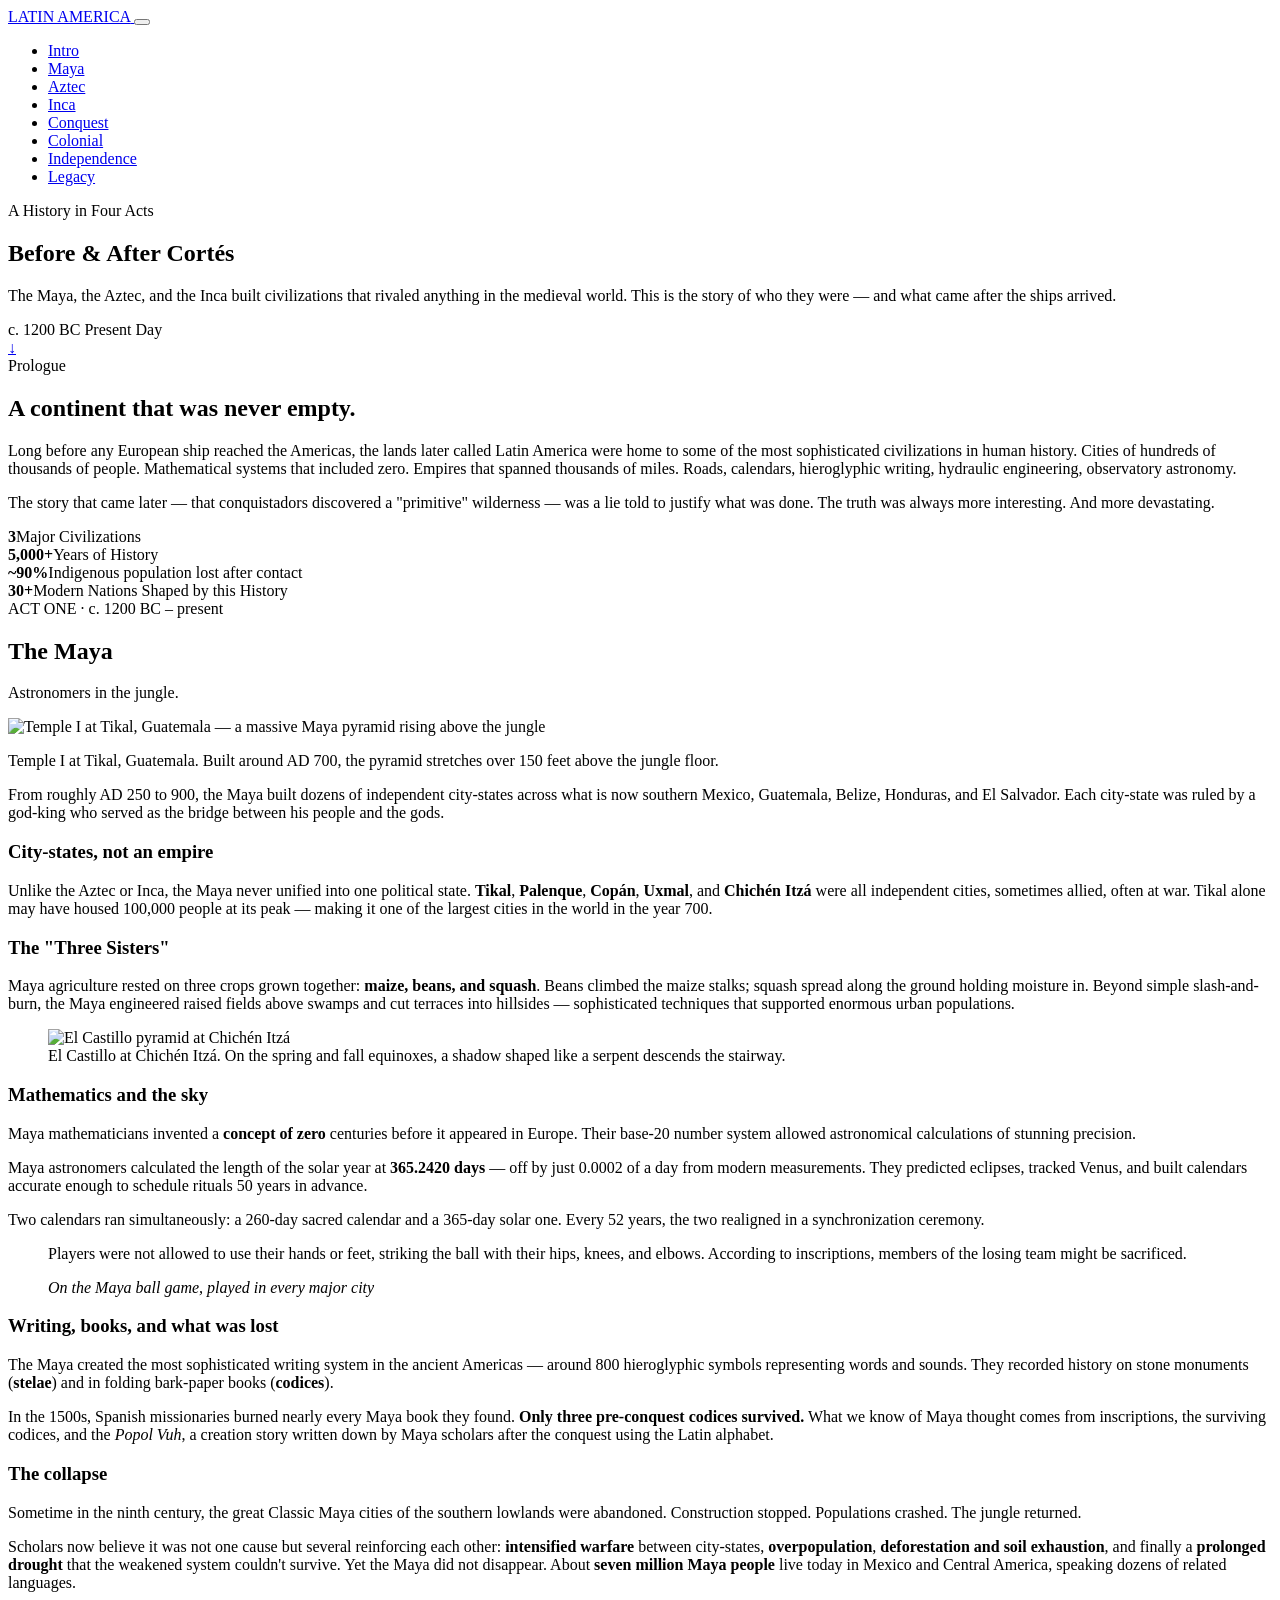
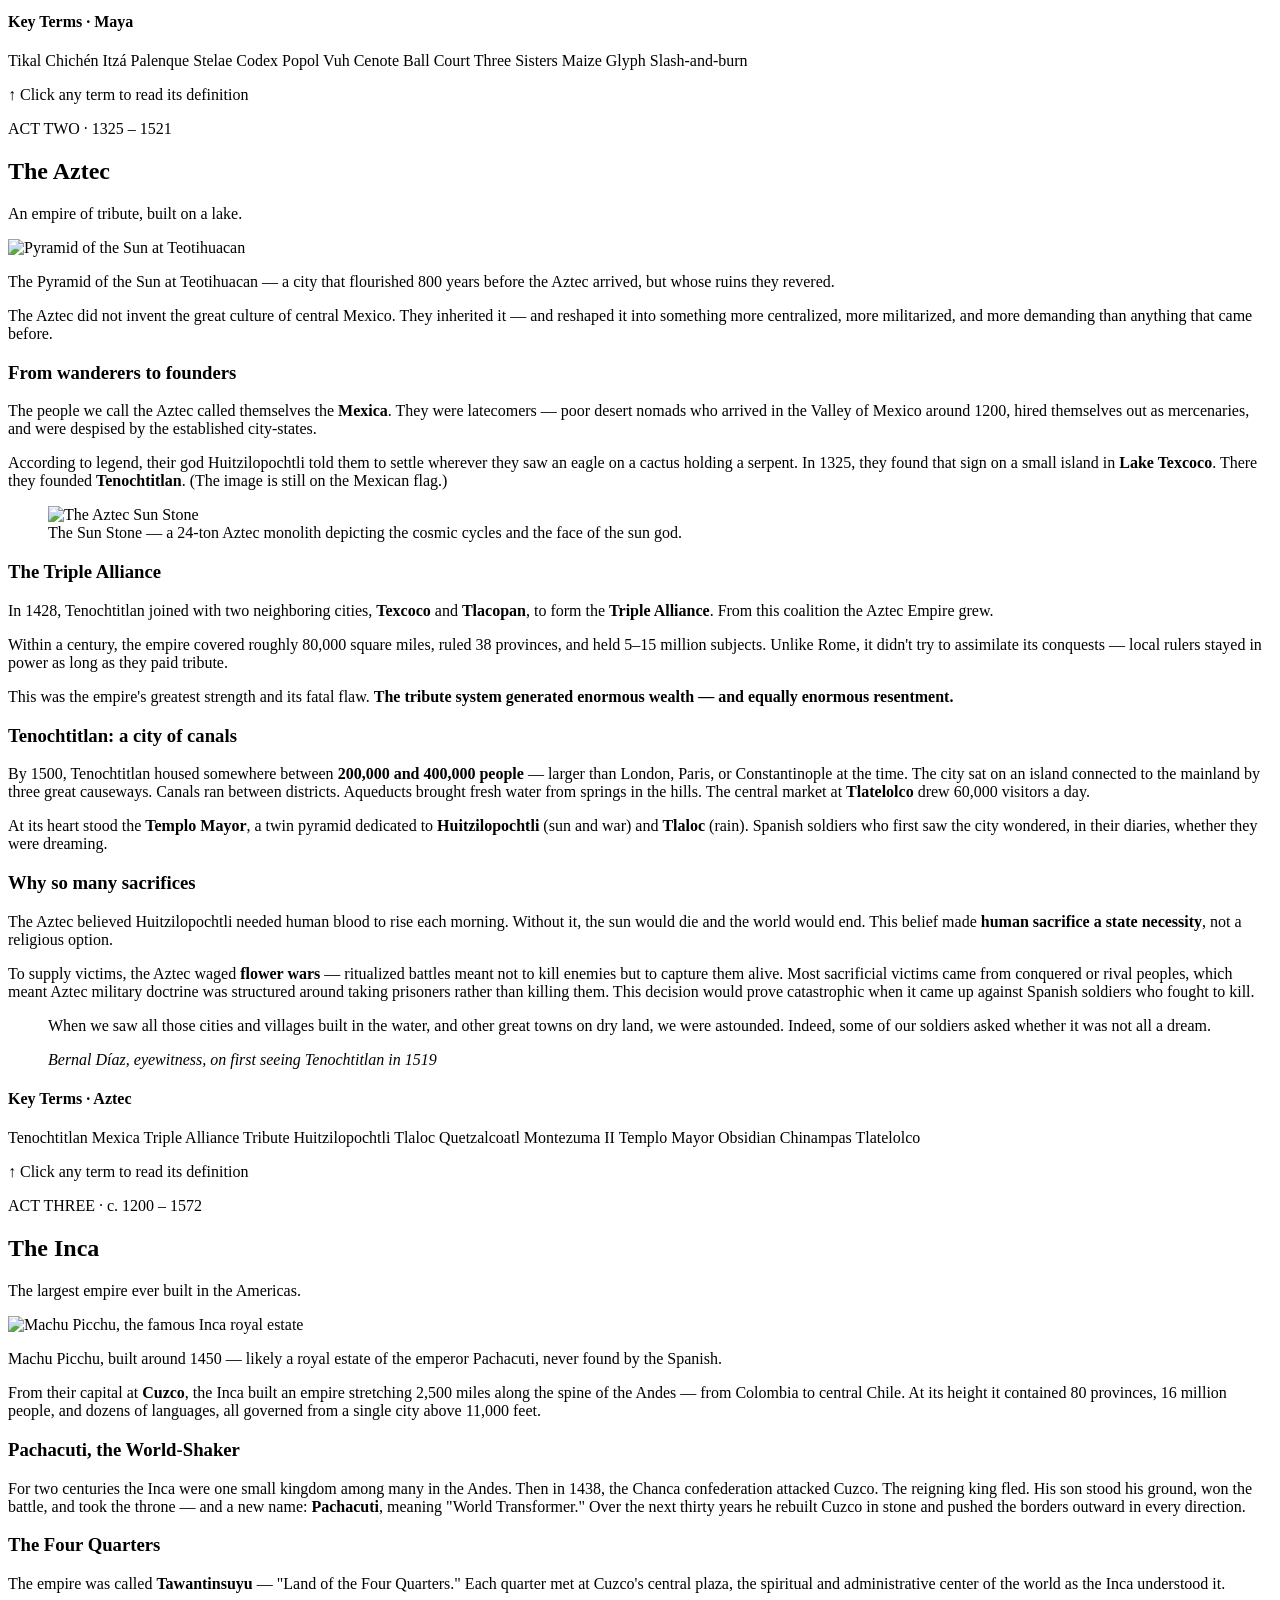
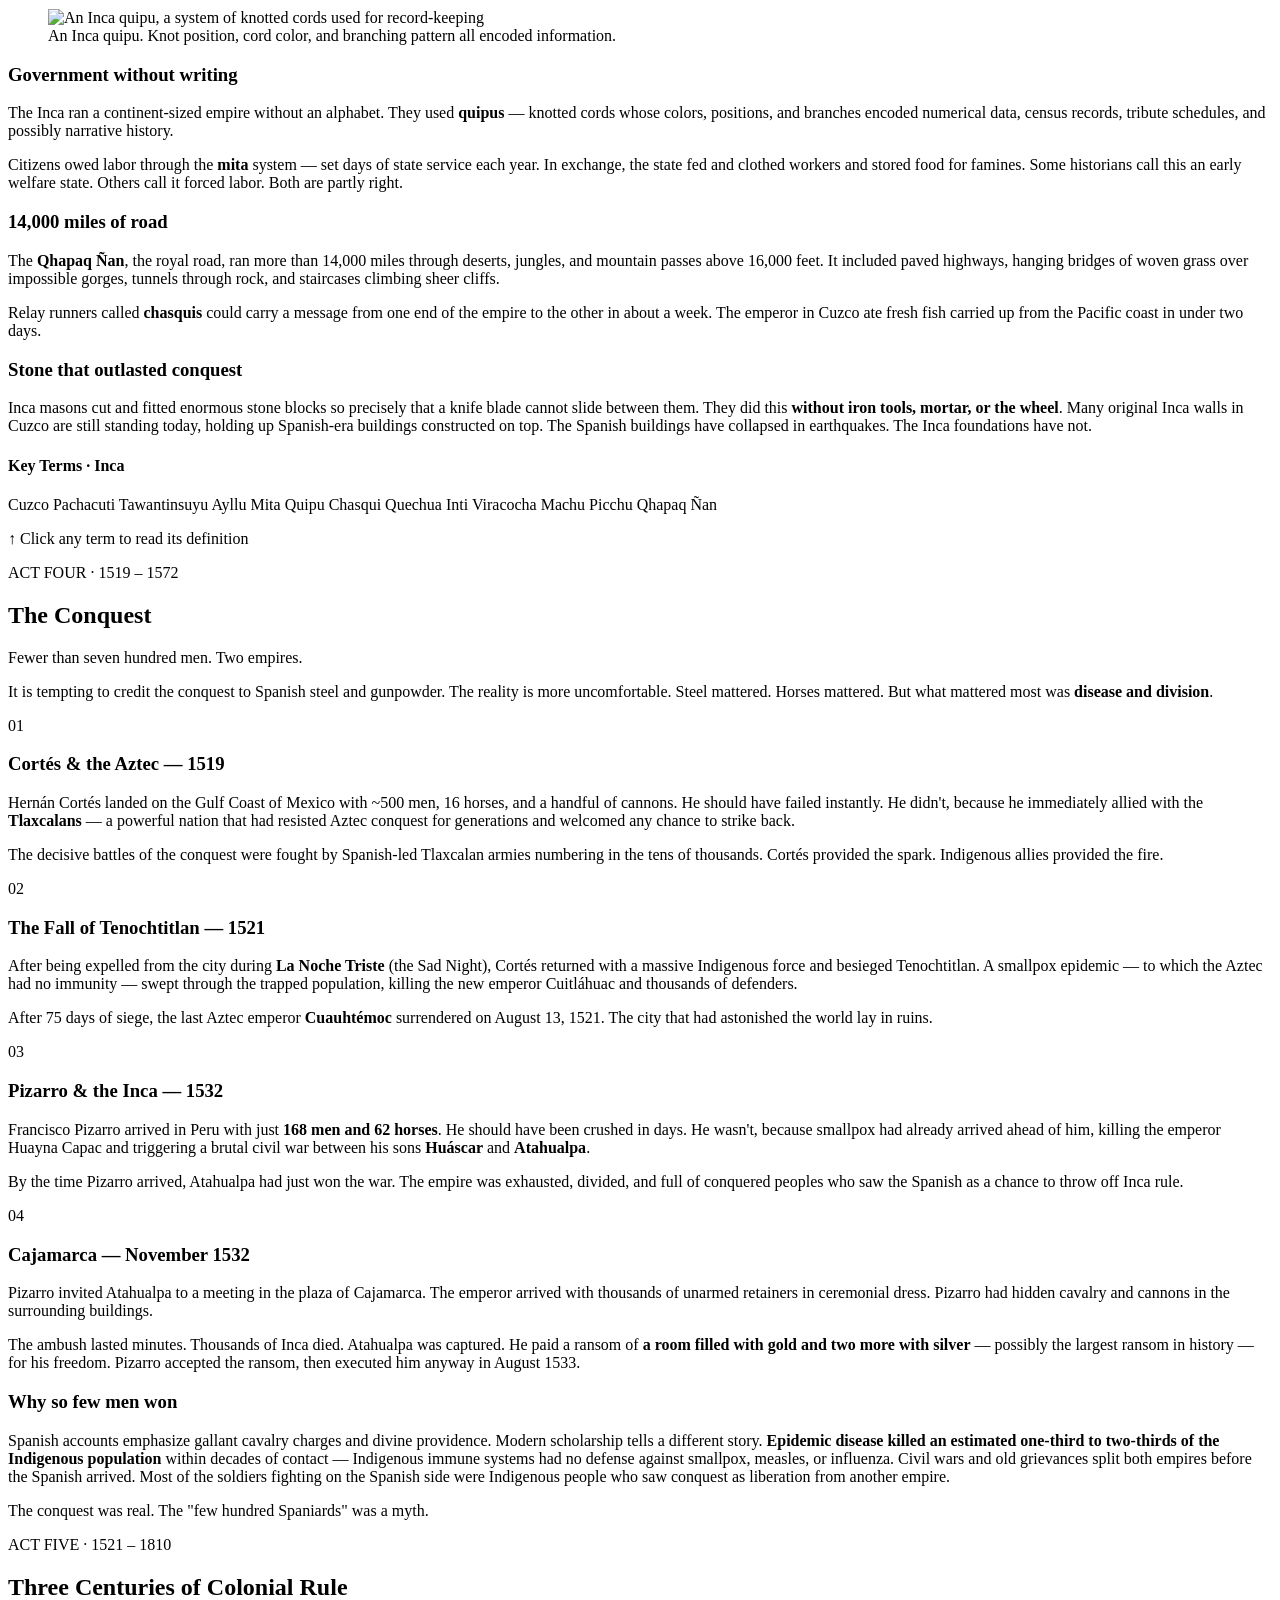
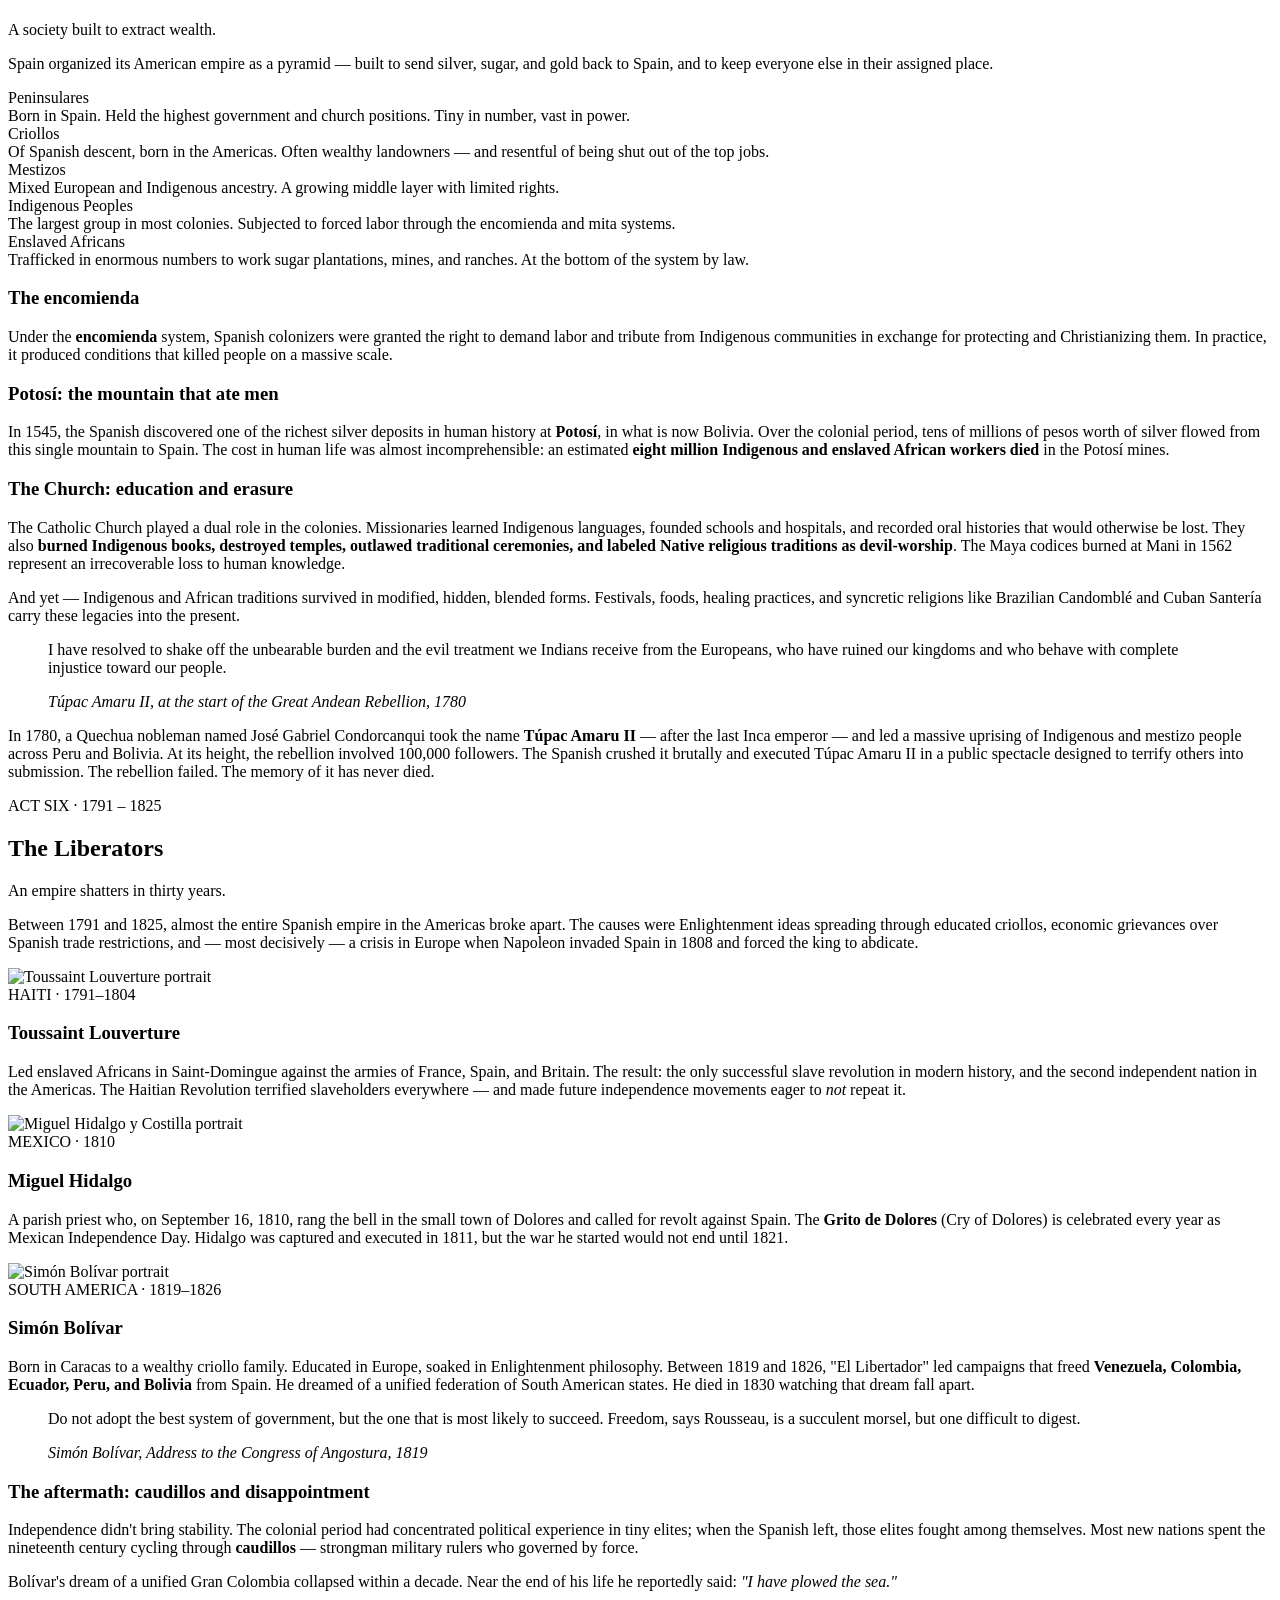
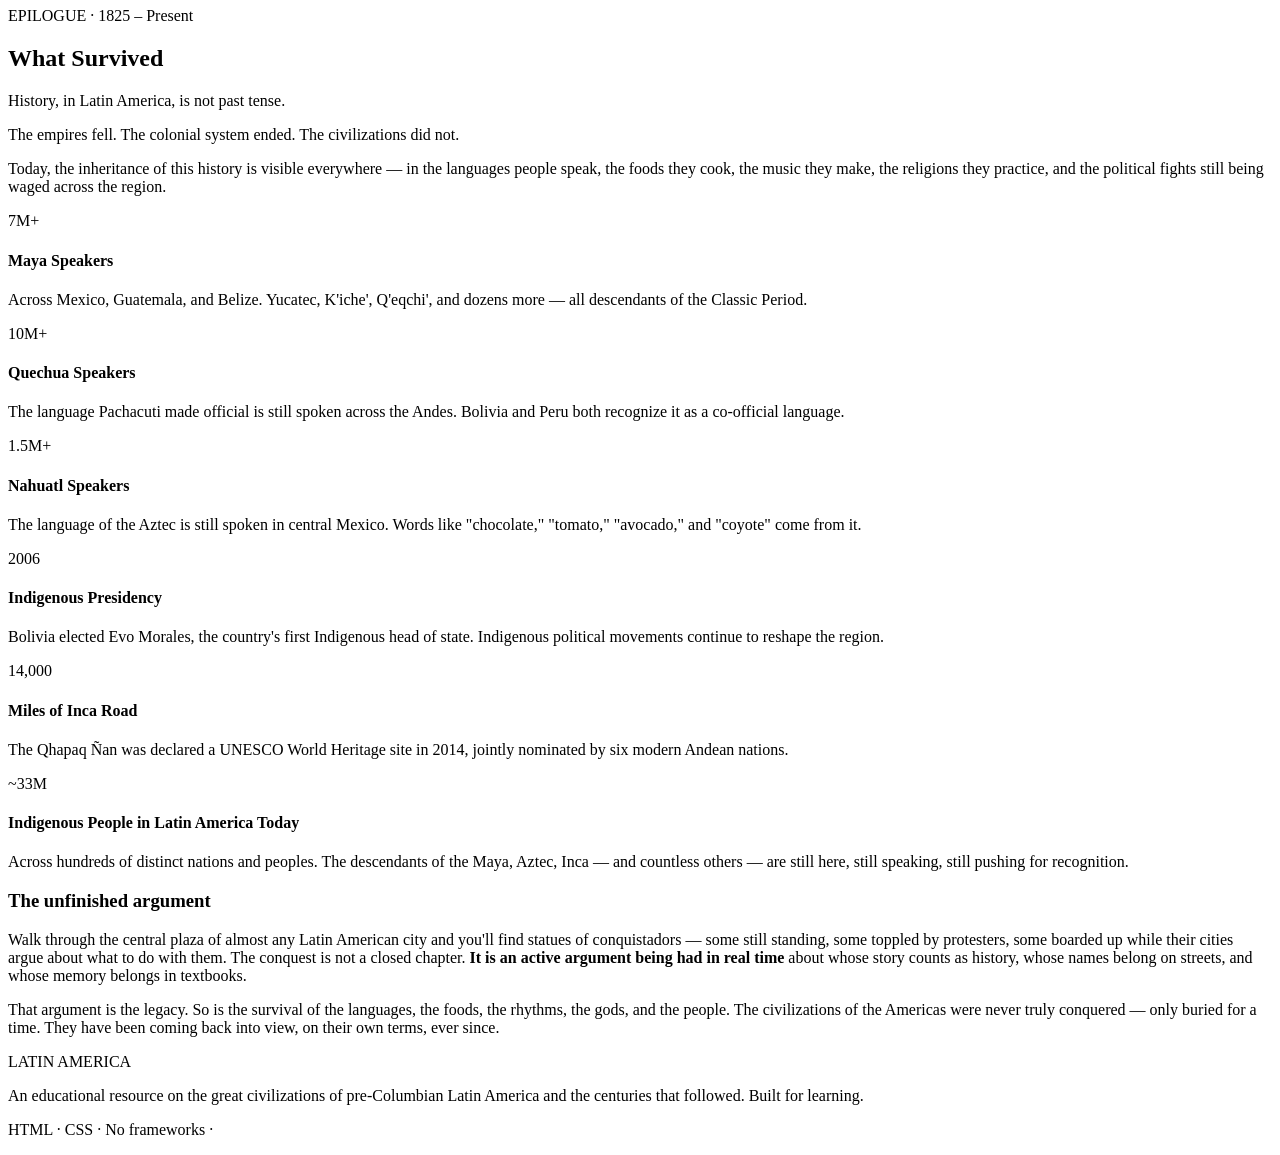
==== commit 46d0122e: "Rename index (3).html to index.html" ====
--- a/index.html
+++ b/index.html
@@ -87,7 +87,7 @@
 
     <div class="civ-hero-image">
       <div class="img-wrap">
-        <img src="https://upload.wikimedia.org/wikipedia/commons/thumb/0/06/Tikal_Temple1_2006_08_11.JPG/960px-Tikal_Temple1_2006_08_11.JPG"
+        <img src="https://upload.wikimedia.org/wikipedia/commons/thumb/3/3e/Tikal_Temple1_2006_08_11.JPG/1280px-Tikal_Temple1_2006_08_11.JPG"
              alt="Temple I at Tikal, Guatemala — a massive Maya pyramid rising above the jungle"
              loading="lazy"
              onerror="this.parentElement.classList.add('img-fallback'); this.parentElement.dataset.label='Tikal · Temple I';">
@@ -108,7 +108,7 @@
     <div class="split-grid">
       <figure class="split-image">
         <div class="img-wrap">
-          <img src="https://upload.wikimedia.org/wikipedia/commons/thumb/9/98/ChichenItzaEquinox.jpg/500px-ChichenItzaEquinox.jpg"
+          <img src="https://upload.wikimedia.org/wikipedia/commons/thumb/3/35/ChichenItzaEquinox.jpg/1024px-ChichenItzaEquinox.jpg"
                alt="El Castillo pyramid at Chichén Itzá"
                loading="lazy"
                onerror="this.parentElement.classList.add('img-fallback'); this.parentElement.dataset.label='El Castillo · Chichén Itzá';">
@@ -140,9 +140,25 @@
 
     <div class="key-terms">
       <h4>Key Terms · Maya</h4>
-      <div class="term-pills">
-        <span>Tikal</span><span>Chichén Itzá</span><span>Palenque</span><span>Stelae</span><span>Codex</span><span>Popol Vuh</span><span>Cenote</span><span>Ball Court</span><span>Three Sisters</span><span>Maize</span><span>Glyph</span><span>Slash-and-burn</span>
-      </div>
+      <div class="term-pills" data-civ="maya">
+        <span data-def="A major Maya city in northern Guatemala. At its peak around AD 700, Tikal may have housed 100,000 people, making it one of the largest cities in the world at the time.">Tikal</span>
+        <span data-def="A great Maya city in the northern Yucatán Peninsula, famous for the pyramid known as El Castillo. On the spring and fall equinoxes, a shadow shaped like a serpent descends its staircase.">Chichén Itzá</span>
+        <span data-def="A classical Maya city-state in what is now southern Mexico. Known for its detailed hieroglyphic inscriptions and the tomb of the ruler Pakal the Great.">Palenque</span>
+        <span data-def="Tall stone monuments carved with hieroglyphs and images of rulers, used by the Maya to record dates, victories, and royal lineages. (Singular: stela.)">Stelae</span>
+        <span data-def="A folding bark-paper book used to record Maya history, astronomy, and religious knowledge. Only three pre-conquest Maya codices survived the Spanish book-burnings.">Codex</span>
+        <span data-def="The most famous surviving Maya text, written down in the Latin alphabet after the conquest. It tells the K'iche' Maya story of creation and the hero twins Hunahpu and Xbalanque.">Popol Vuh</span>
+        <span data-def="A natural limestone sinkhole, common in the Yucatán Peninsula. The Maya considered cenotes sacred portals to the underworld and used them in offerings and sacrifices.">Cenote</span>
+        <span data-def="A walled stone playing field, present in every major Maya city. Teams played a ritual ball game using hips, knees, and elbows. Members of the losing team could be sacrificed.">Ball Court</span>
+        <span data-def="Maize, beans, and squash — three crops grown together by the Maya and many other Indigenous American peoples. Beans climb the maize stalks; squash spreads along the ground holding moisture.">Three Sisters</span>
+        <span data-def="Corn. The staple crop of the Maya, central to both diet and mythology. The Popol Vuh tells of the gods forming humans from maize dough.">Maize</span>
+        <span data-def="A single character in the Maya writing system. Maya glyphs combined word-signs with phonetic signs — the most sophisticated writing system in the pre-conquest Americas.">Glyph</span>
+        <span data-def="A farming method in which vegetation is cleared by burning and crops are planted in the ashes. Used by the Maya alongside more advanced techniques like raised fields and hillside terraces.">Slash-and-burn</span>
+      </div>
+      <div class="term-definition" id="def-maya">
+        <div class="def-word"></div>
+        <div class="def-text"></div>
+      </div>
+      <p class="term-hint">↑ Click any term to read its definition</p>
     </div>
   </div>
 </section>
@@ -158,7 +174,7 @@
 
     <div class="civ-hero-image">
       <div class="img-wrap">
-        <img src="https://upload.wikimedia.org/wikipedia/commons/thumb/e/ee/Panorama_Sun_Pyramid_Teotihuacan3.jpg/1920px-Panorama_Sun_Pyramid_Teotihuacan3.jpg"
+        <img src="https://upload.wikimedia.org/wikipedia/commons/thumb/0/0c/Teotihuacan_-_panoramio.jpg/1280px-Teotihuacan_-_panoramio.jpg"
              alt="Pyramid of the Sun at Teotihuacan"
              loading="lazy"
              onerror="this.parentElement.classList.add('img-fallback'); this.parentElement.dataset.label='Teotihuacan · Pyramid of the Sun';">
@@ -177,7 +193,7 @@
     <div class="split-grid reverse">
       <figure class="split-image">
         <div class="img-wrap">
-          <img src="https://upload.wikimedia.org/wikipedia/commons/thumb/6/65/Monolito_de_la_Piedra_del_Sol.jpg/500px-Monolito_de_la_Piedra_del_Sol.jpg"
+          <img src="https://upload.wikimedia.org/wikipedia/commons/thumb/5/56/Piedra_del_Sol_o_Calendario_Azteca.jpg/1024px-Piedra_del_Sol_o_Calendario_Azteca.jpg"
                alt="The Aztec Sun Stone"
                loading="lazy"
                onerror="this.parentElement.classList.add('img-fallback'); this.parentElement.dataset.label='Sun Stone · Mexica';">
@@ -209,9 +225,25 @@
 
     <div class="key-terms">
       <h4>Key Terms · Aztec</h4>
-      <div class="term-pills">
-        <span>Tenochtitlan</span><span>Mexica</span><span>Triple Alliance</span><span>Tribute</span><span>Huitzilopochtli</span><span>Tlaloc</span><span>Quetzalcoatl</span><span>Montezuma II</span><span>Templo Mayor</span><span>Obsidian</span><span>Chinampas</span><span>Tlatelolco</span>
-      </div>
+      <div class="term-pills" data-civ="aztec">
+        <span data-def="The capital of the Aztec Empire, founded in 1325 on an island in Lake Texcoco. By 1500 it held 200,000–400,000 people, making it larger than any European city of the time.">Tenochtitlan</span>
+        <span data-def="The name the Aztec used for themselves. The word 'Aztec' was popularized by European scholars centuries later; 'Mexica' is what the people actually called themselves.">Mexica</span>
+        <span data-def="The 1428 alliance of Tenochtitlan, Texcoco, and Tlacopan that founded what we call the Aztec Empire. Tenochtitlan eventually dominated the other two partners.">Triple Alliance</span>
+        <span data-def="Goods and resources demanded from conquered peoples — gold, cacao, maize, cotton, sacrificial victims. The Aztec economy depended on it, and the resentment it created helped destroy the empire.">Tribute</span>
+        <span data-def="The Aztec god of the sun and war. The Aztec believed he required human blood to make the sun rise each day — the religious foundation for large-scale human sacrifice.">Huitzilopochtli</span>
+        <span data-def="The Aztec rain god, worshiped alongside Huitzilopochtli at the Templo Mayor. Drought brought sacrifices to Tlaloc; in extreme cases, these included children.">Tlaloc</span>
+        <span data-def="The Feathered Serpent — a creator deity worshiped across Mesoamerica for centuries. A legend that he would return from the east may have shaped early Aztec reactions to the Spanish arrival.">Quetzalcoatl</span>
+        <span data-def="The Aztec emperor when Cortés arrived in 1519. He was captured, used as a hostage, and died under unclear circumstances during the Spanish occupation of Tenochtitlan.">Montezuma II</span>
+        <span data-def="The twin-temple pyramid at the heart of Tenochtitlan, dedicated to Huitzilopochtli and Tlaloc. The Spanish destroyed it; its foundations are still being excavated in central Mexico City.">Templo Mayor</span>
+        <span data-def="A volcanic glass found across Mesoamerica. The Aztec made razor-sharp blades, mirrors, and weapons from it. Obsidian-edged clubs called macuahuitl could behead a horse.">Obsidian</span>
+        <span data-def="Artificial farming islands built in the shallow lakes around Tenochtitlan. Highly productive — chinampas were one reason the Aztec capital could feed such a large population.">Chinampas</span>
+        <span data-def="The sister city of Tenochtitlan and home to the largest market in the Aztec Empire. Spanish accounts describe 60,000 people visiting Tlatelolco's market on a single day.">Tlatelolco</span>
+      </div>
+      <div class="term-definition" id="def-aztec">
+        <div class="def-word"></div>
+        <div class="def-text"></div>
+      </div>
+      <p class="term-hint">↑ Click any term to read its definition</p>
     </div>
   </div>
 </section>
@@ -248,7 +280,7 @@
     <div class="split-grid">
       <figure class="split-image">
         <div class="img-wrap">
-          <img src="https://upload.wikimedia.org/wikipedia/commons/thumb/a/a7/Inca_Quipu.jpg/500px-Inca_Quipu.jpg"
+          <img src="https://upload.wikimedia.org/wikipedia/commons/thumb/2/2b/Inca_Quipu.jpg/800px-Inca_Quipu.jpg"
                alt="An Inca quipu, a system of knotted cords used for record-keeping"
                loading="lazy"
                onerror="this.parentElement.classList.add('img-fallback'); this.parentElement.dataset.label='Quipu · Knotted Records';">
@@ -273,9 +305,25 @@
 
     <div class="key-terms">
       <h4>Key Terms · Inca</h4>
-      <div class="term-pills">
-        <span>Cuzco</span><span>Pachacuti</span><span>Tawantinsuyu</span><span>Ayllu</span><span>Mita</span><span>Quipu</span><span>Chasqui</span><span>Quechua</span><span>Inti</span><span>Viracocha</span><span>Machu Picchu</span><span>Qhapaq Ñan</span>
-      </div>
+      <div class="term-pills" data-civ="inca">
+        <span data-def="The capital of the Inca Empire, located in the Peruvian Andes at over 11,000 feet of elevation. The Inca considered Cuzco the navel of the world — the spiritual center of Tawantinsuyu.">Cuzco</span>
+        <span data-def="The Inca ruler who came to the throne in 1438. His name means 'World Transformer.' He rebuilt Cuzco in stone and turned a small kingdom into the largest empire in the Americas.">Pachacuti</span>
+        <span data-def="The Inca name for their empire. It means 'Land of the Four Quarters' — the four suyus (regions) that met at Cuzco's central plaza.">Tawantinsuyu</span>
+        <span data-def="An extended family or kin group that formed the basic unit of Inca society. Ayllus owned land collectively, worked it together, and supported their members through hard times.">Ayllu</span>
+        <span data-def="The Inca labor tax system. All able-bodied citizens owed the state a set number of days of work each year — on farms, roads, mines, or in the army. In return, the state fed and clothed them.">Mita</span>
+        <span data-def="A device of knotted cords used by the Inca to record numerical and possibly narrative information. Color, knot position, and branching all carried meaning. Specialists called quipucamayocs read and produced them.">Quipu</span>
+        <span data-def="An Inca relay runner. Chasquis carried verbal messages along the royal road network, allowing news to travel from one end of the empire to the other in about a week.">Chasqui</span>
+        <span data-def="The language of the Inca, imposed as the official tongue of the empire. Today around 10 million people still speak Quechua across Peru, Bolivia, and Ecuador.">Quechua</span>
+        <span data-def="The Inca sun god, considered the divine ancestor of the Sapa Inca (the emperor). To worship Inti was, in effect, to worship the living ruler.">Inti</span>
+        <span data-def="The Inca creator god — older than Inti in the Andean religious system. Viracocha was believed to have created the universe, the sun, the moon, and humanity itself.">Viracocha</span>
+        <span data-def="A 15th-century Inca royal estate built around 1450 on a mountain ridge at 8,000 feet. Abandoned during the Spanish conquest, it was never found by the Spanish and remained hidden until 1911.">Machu Picchu</span>
+        <span data-def="The royal road of the Inca — over 14,000 miles of paved highways, bridges, and tunnels stretching the length of the empire. Designated a UNESCO World Heritage site in 2014.">Qhapaq Ñan</span>
+      </div>
+      <div class="term-definition" id="def-inca">
+        <div class="def-word"></div>
+        <div class="def-text"></div>
+      </div>
+      <p class="term-hint">↑ Click any term to read its definition</p>
     </div>
   </div>
 </section>
@@ -407,7 +455,7 @@
       <article class="leader-card">
         <div class="leader-portrait">
           <div class="img-wrap">
-            <img src="https://upload.wikimedia.org/wikipedia/commons/thumb/2/23/Toussaint_Louverture_-_Girardin.jpg/500px-Toussaint_Louverture_-_Girardin.jpg"
+            <img src="https://upload.wikimedia.org/wikipedia/commons/thumb/a/a9/Portrait_of_Toussaint_Louverture.jpg/600px-Portrait_of_Toussaint_Louverture.jpg"
                  alt="Toussaint Louverture portrait"
                  loading="lazy"
                  onerror="this.parentElement.classList.add('img-fallback'); this.parentElement.dataset.label='Toussaint Louverture';">
@@ -423,7 +471,7 @@
       <article class="leader-card">
         <div class="leader-portrait">
           <div class="img-wrap">
-            <img src="https://upload.wikimedia.org/wikipedia/commons/thumb/a/ad/General%C3%ADsimo_Miguel_Hidalgo_y_Costilla.png/500px-General%C3%ADsimo_Miguel_Hidalgo_y_Costilla.png"
+            <img src="https://upload.wikimedia.org/wikipedia/commons/thumb/9/9d/Retrato_de_Miguel_Hidalgo.jpg/600px-Retrato_de_Miguel_Hidalgo.jpg"
                  alt="Miguel Hidalgo y Costilla portrait"
                  loading="lazy"
                  onerror="this.parentElement.classList.add('img-fallback'); this.parentElement.dataset.label='Miguel Hidalgo';">
@@ -439,7 +487,7 @@
       <article class="leader-card">
         <div class="leader-portrait">
           <div class="img-wrap">
-            <img src="https://upload.wikimedia.org/wikipedia/commons/thumb/8/87/Sim%C3%B3n_Bol%C3%ADvar._Toro_Moreno%2C_Luis._1922%2C_Legislative_Palace%2C_La_Paz.png/500px-Sim%C3%B3n_Bol%C3%ADvar._Toro_Moreno%2C_Luis._1922%2C_Legislative_Palace%2C_La_Paz.png"
+            <img src="https://upload.wikimedia.org/wikipedia/commons/thumb/8/89/Sim%C3%B3n_Bol%C3%ADvar_2.jpg/600px-Sim%C3%B3n_Bol%C3%ADvar_2.jpg"
                  alt="Simón Bolívar portrait"
                  loading="lazy"
                  onerror="this.parentElement.classList.add('img-fallback'); this.parentElement.dataset.label='Simón Bolívar';">
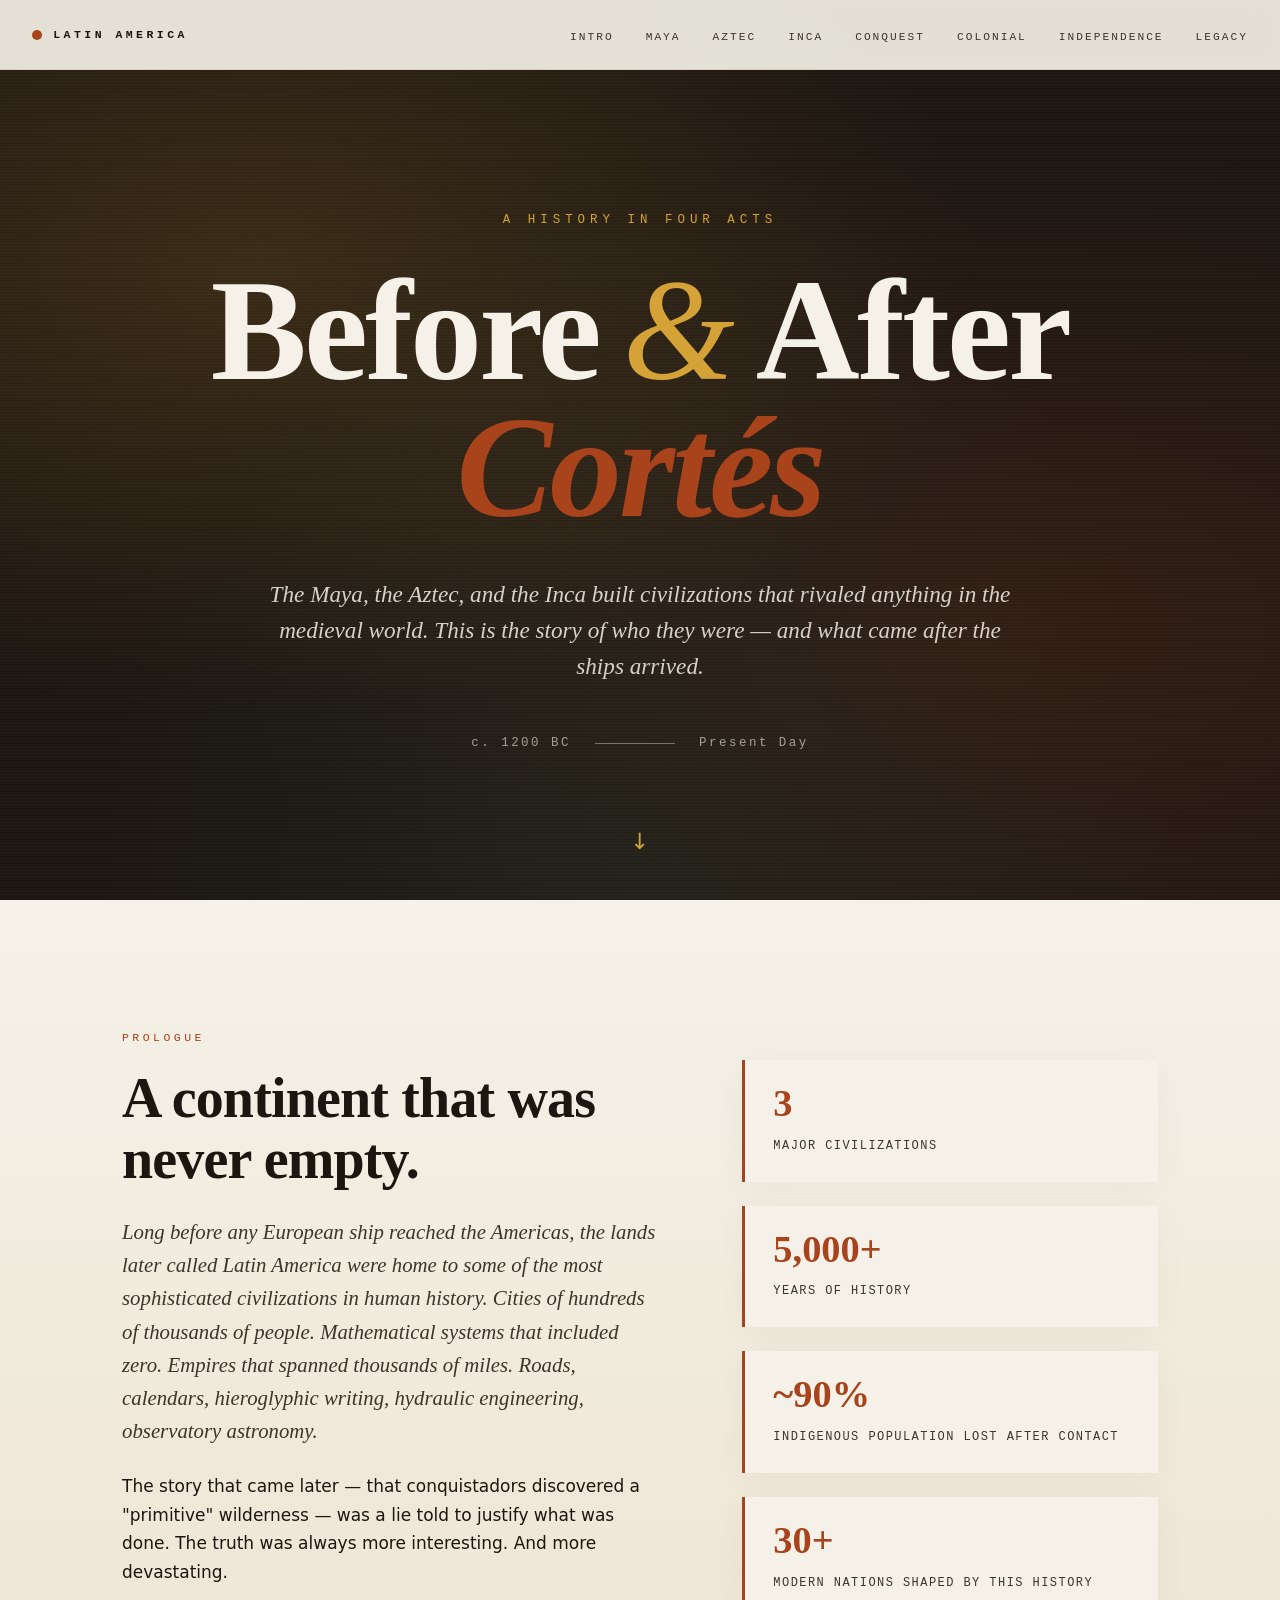
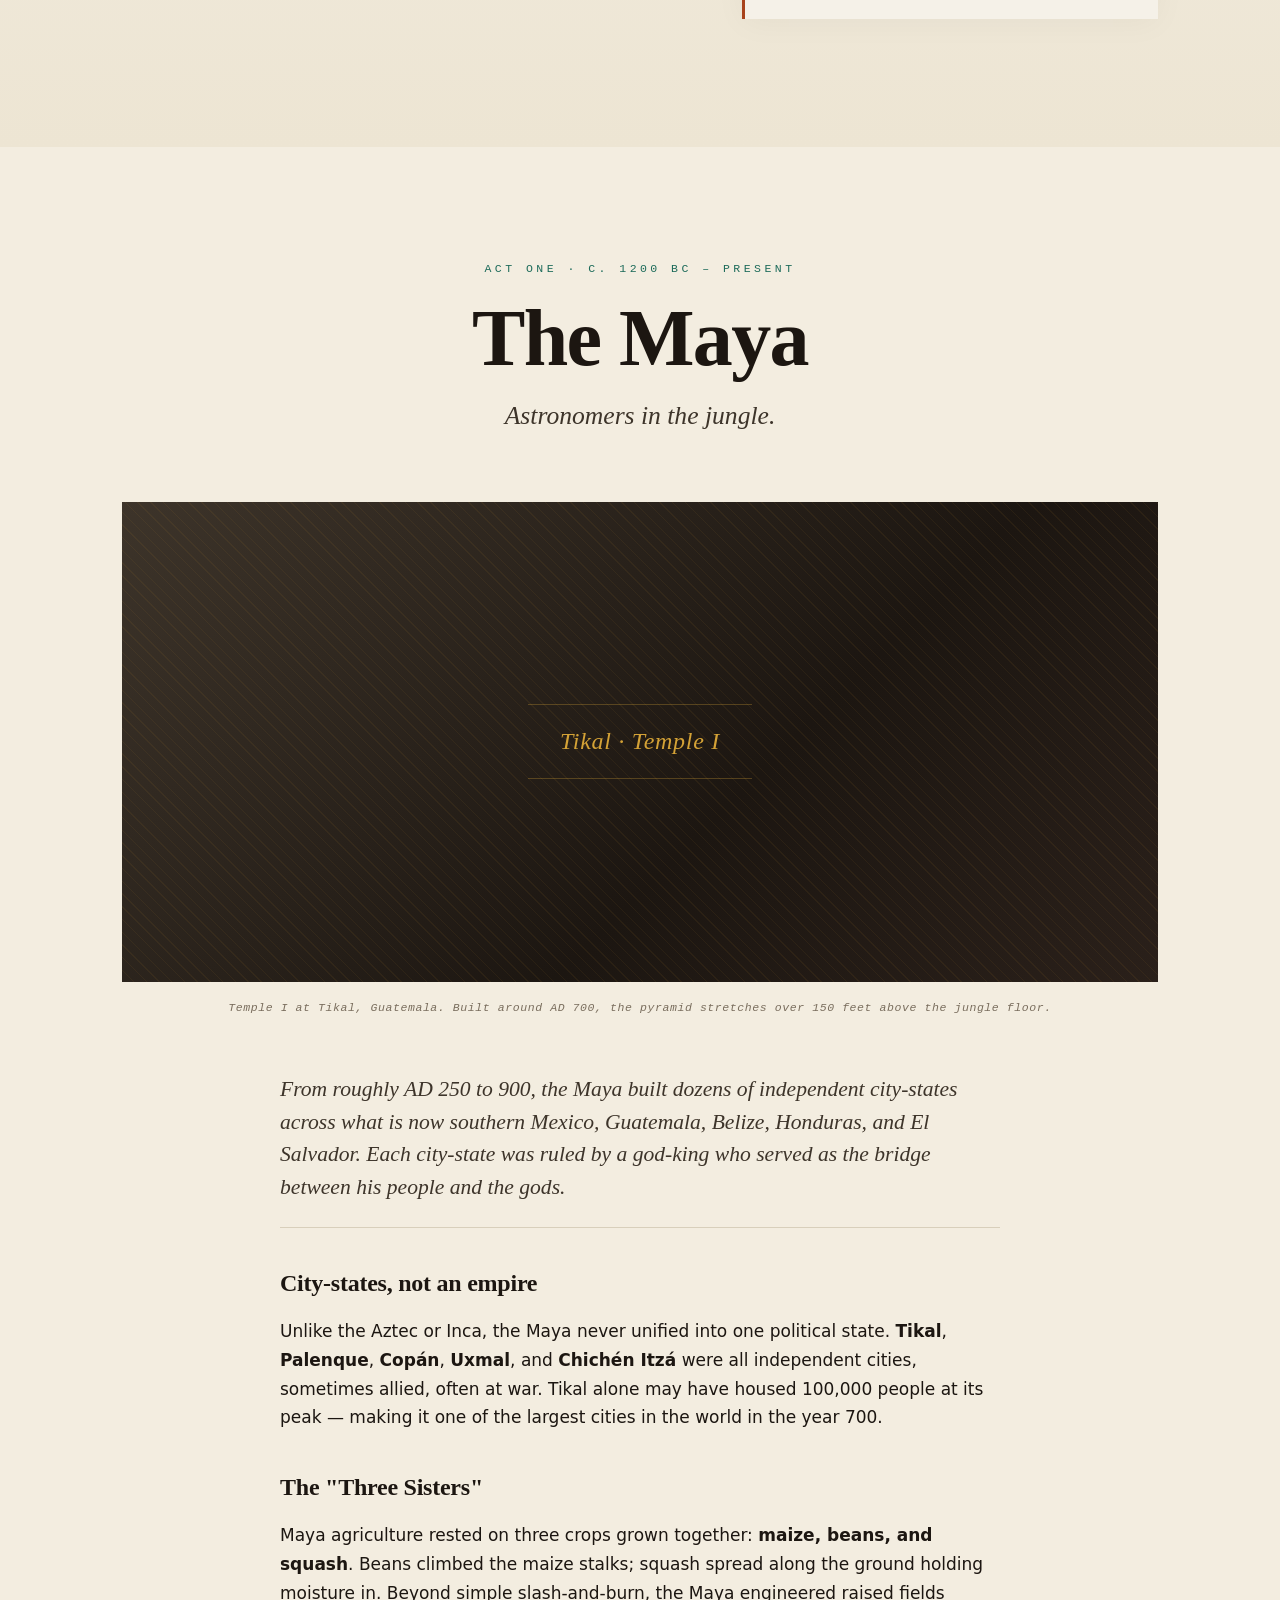
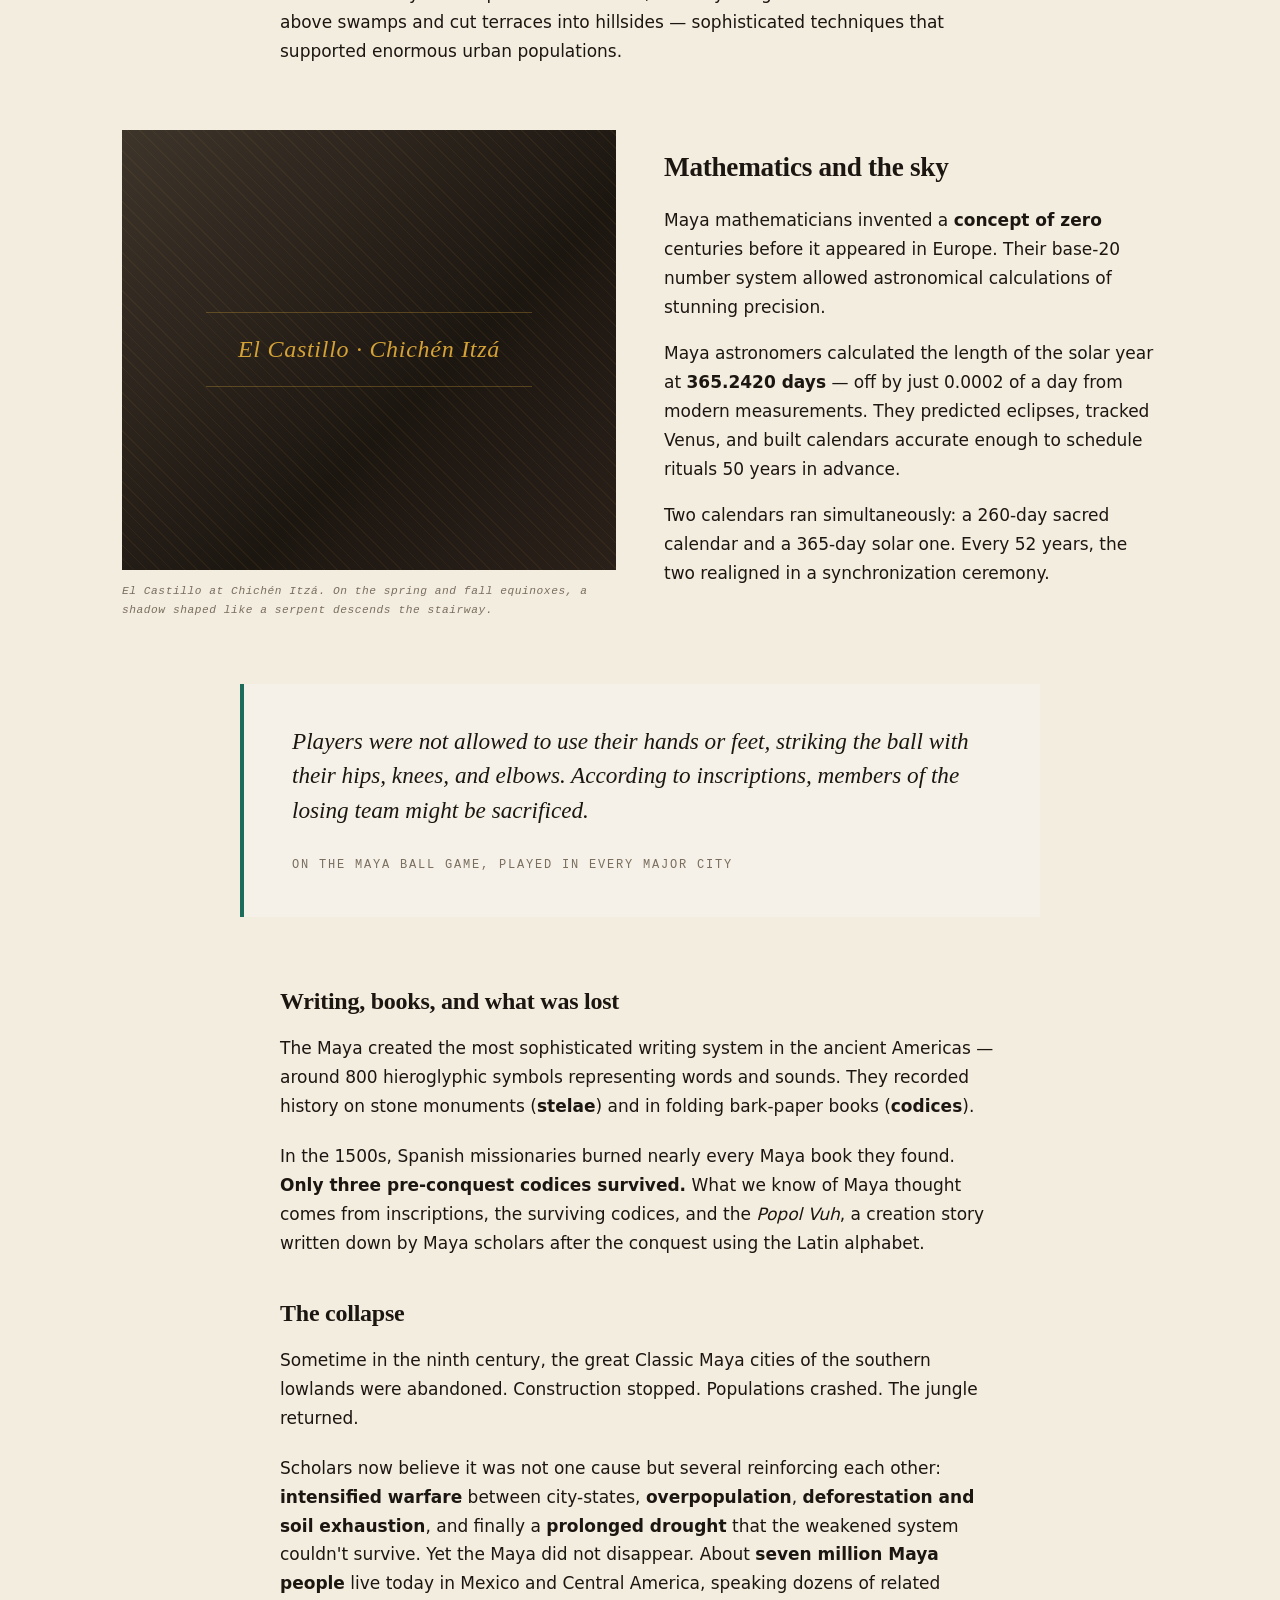
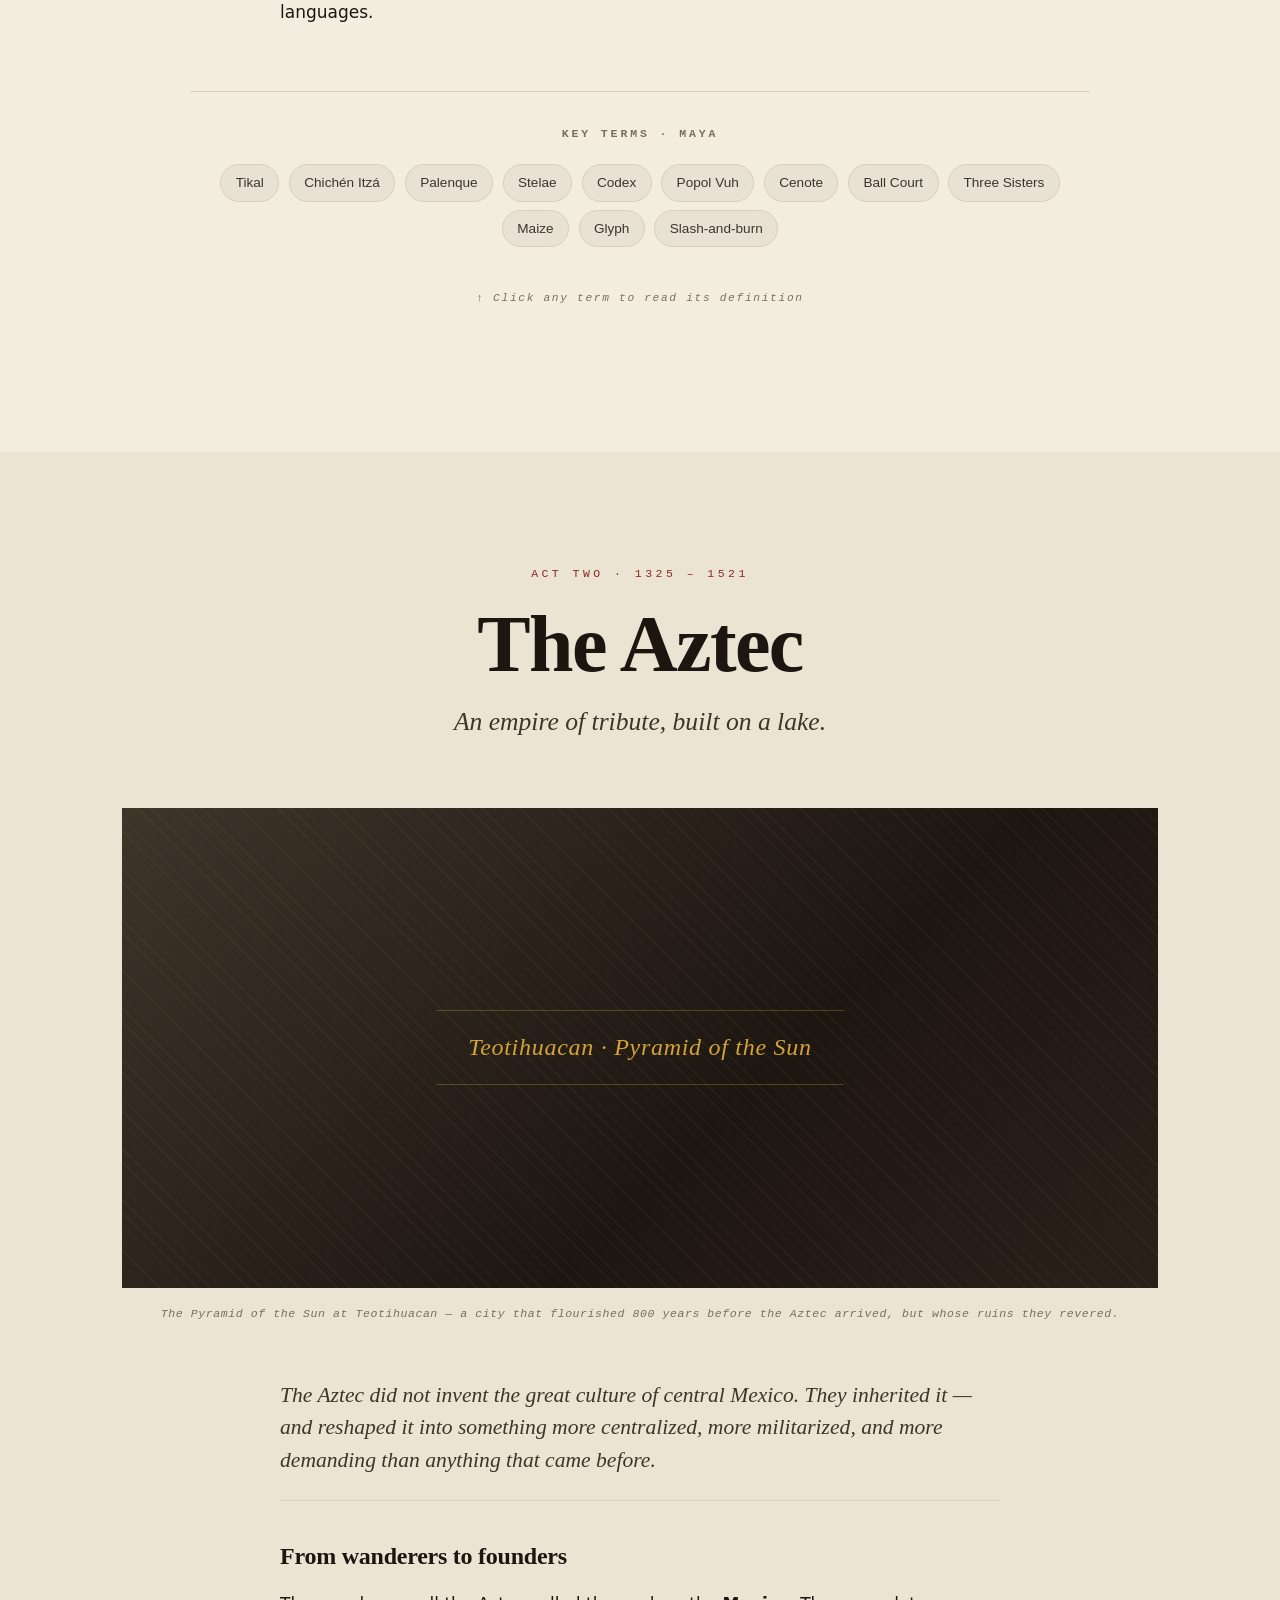
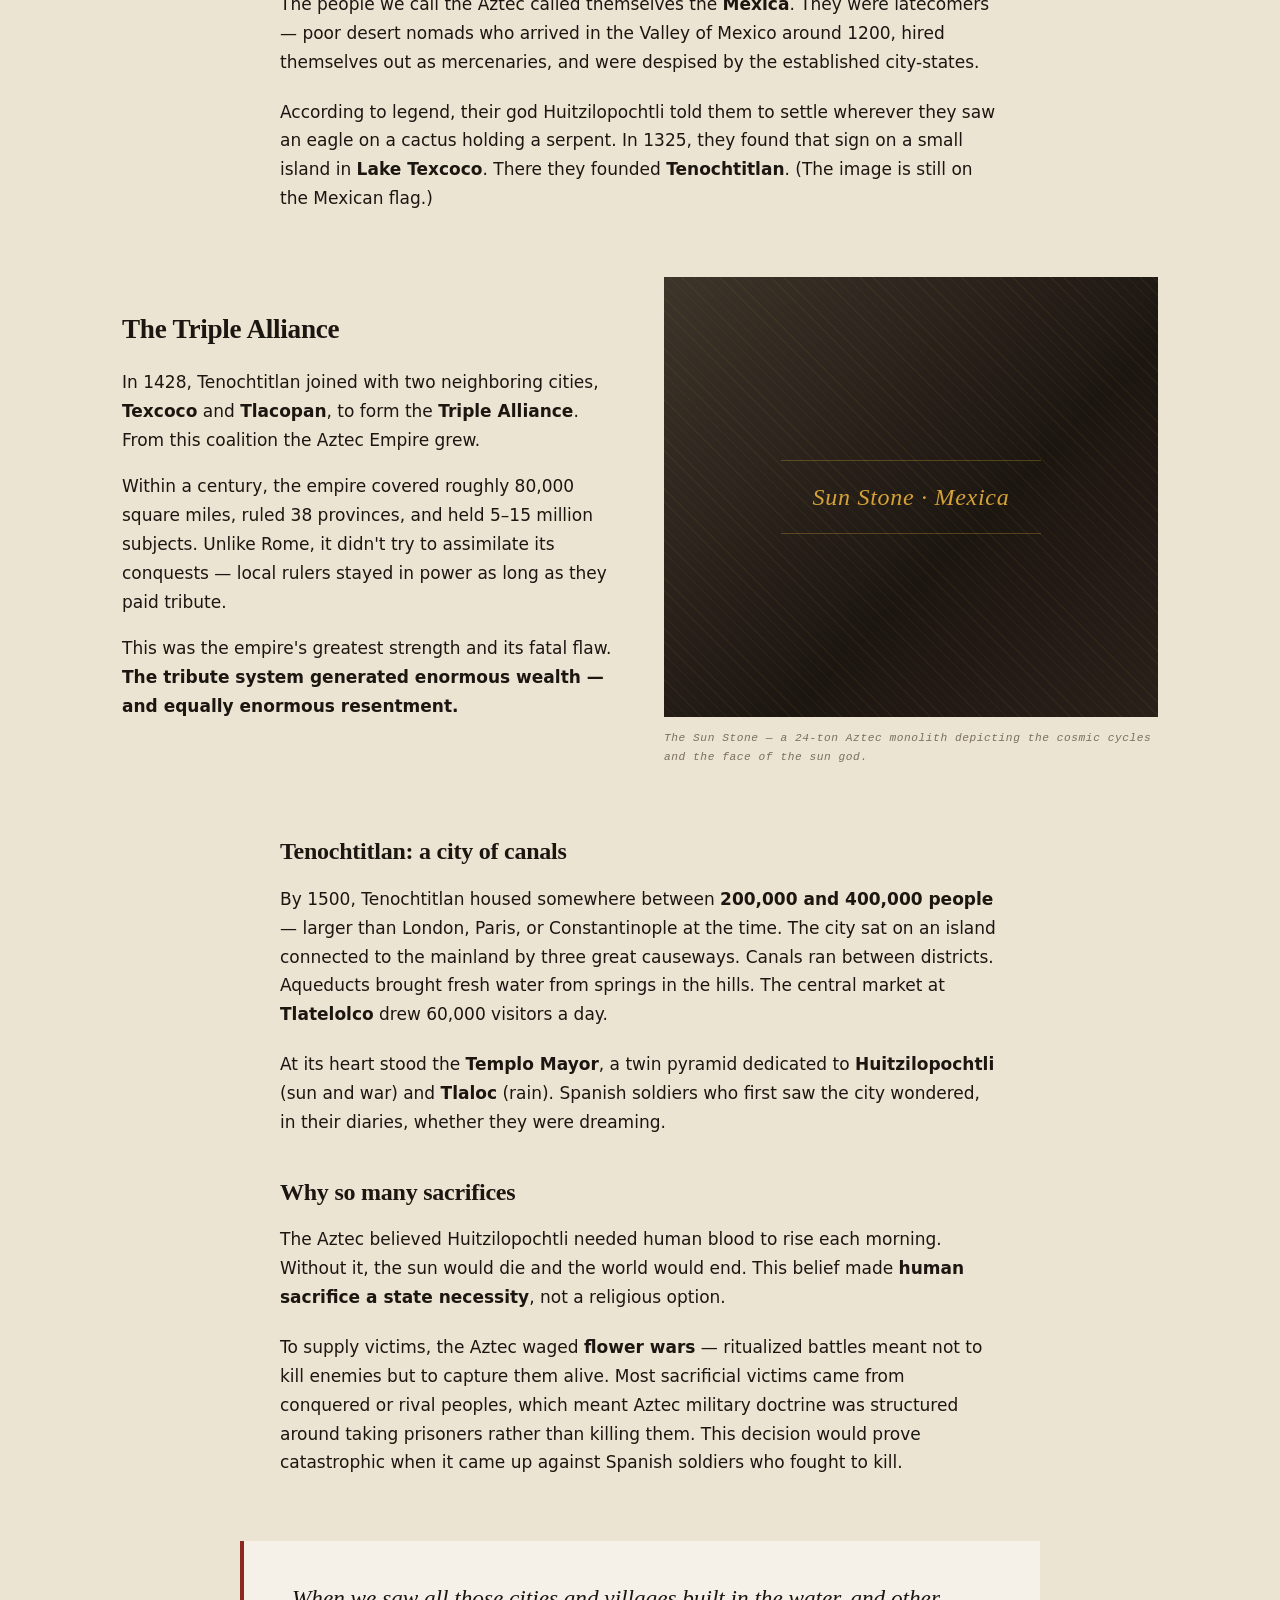
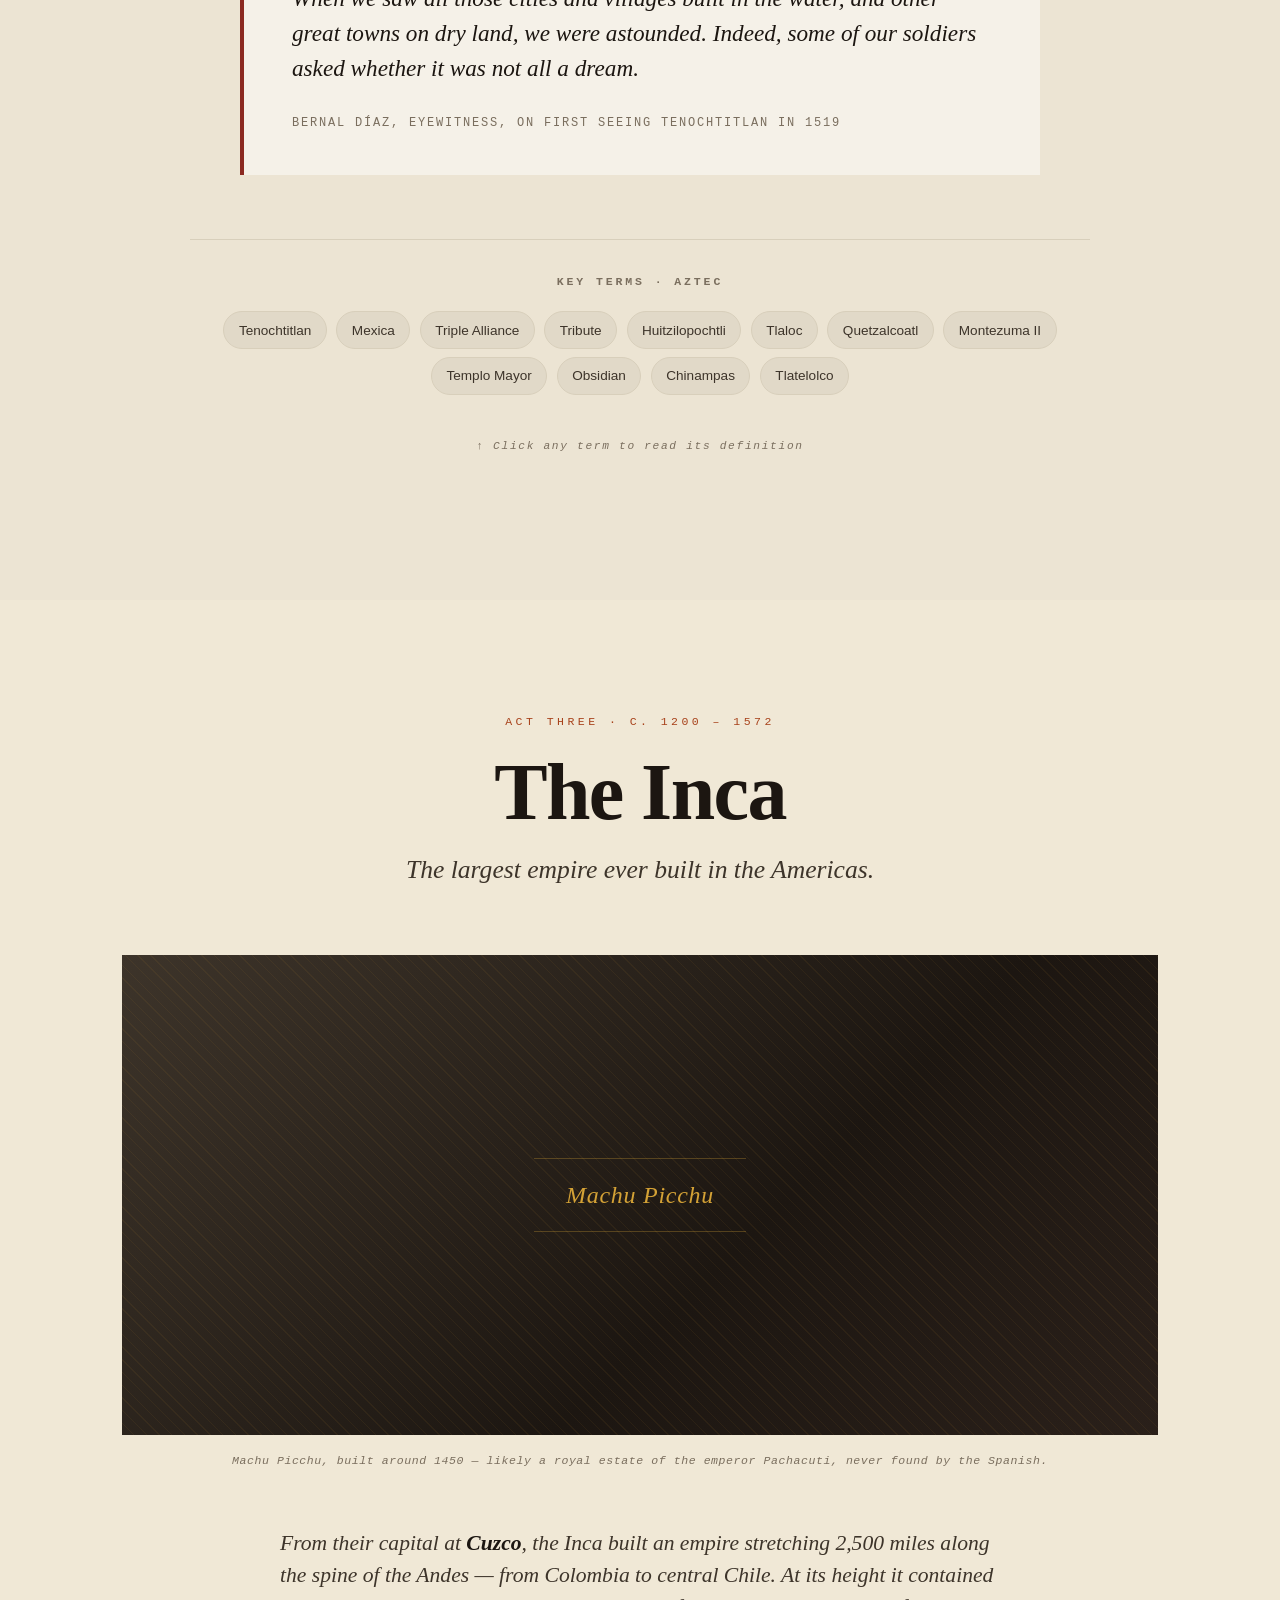
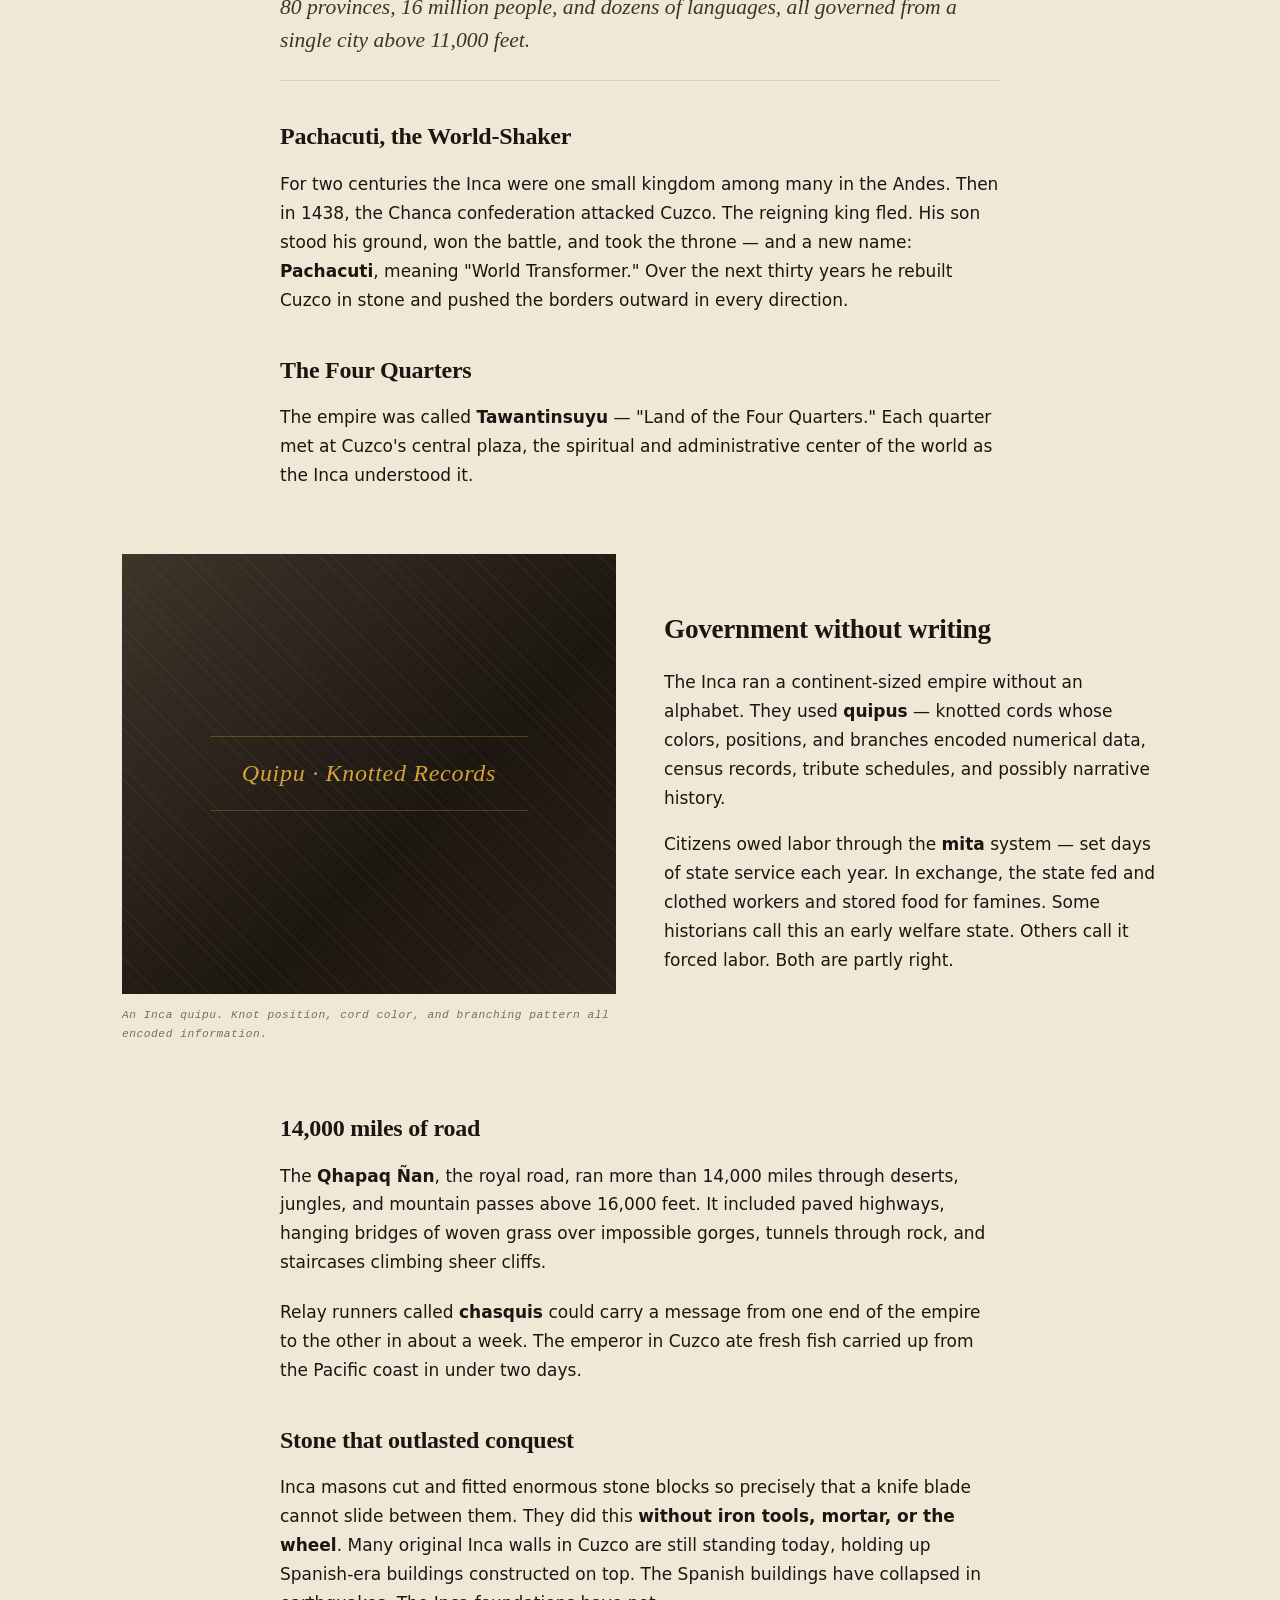
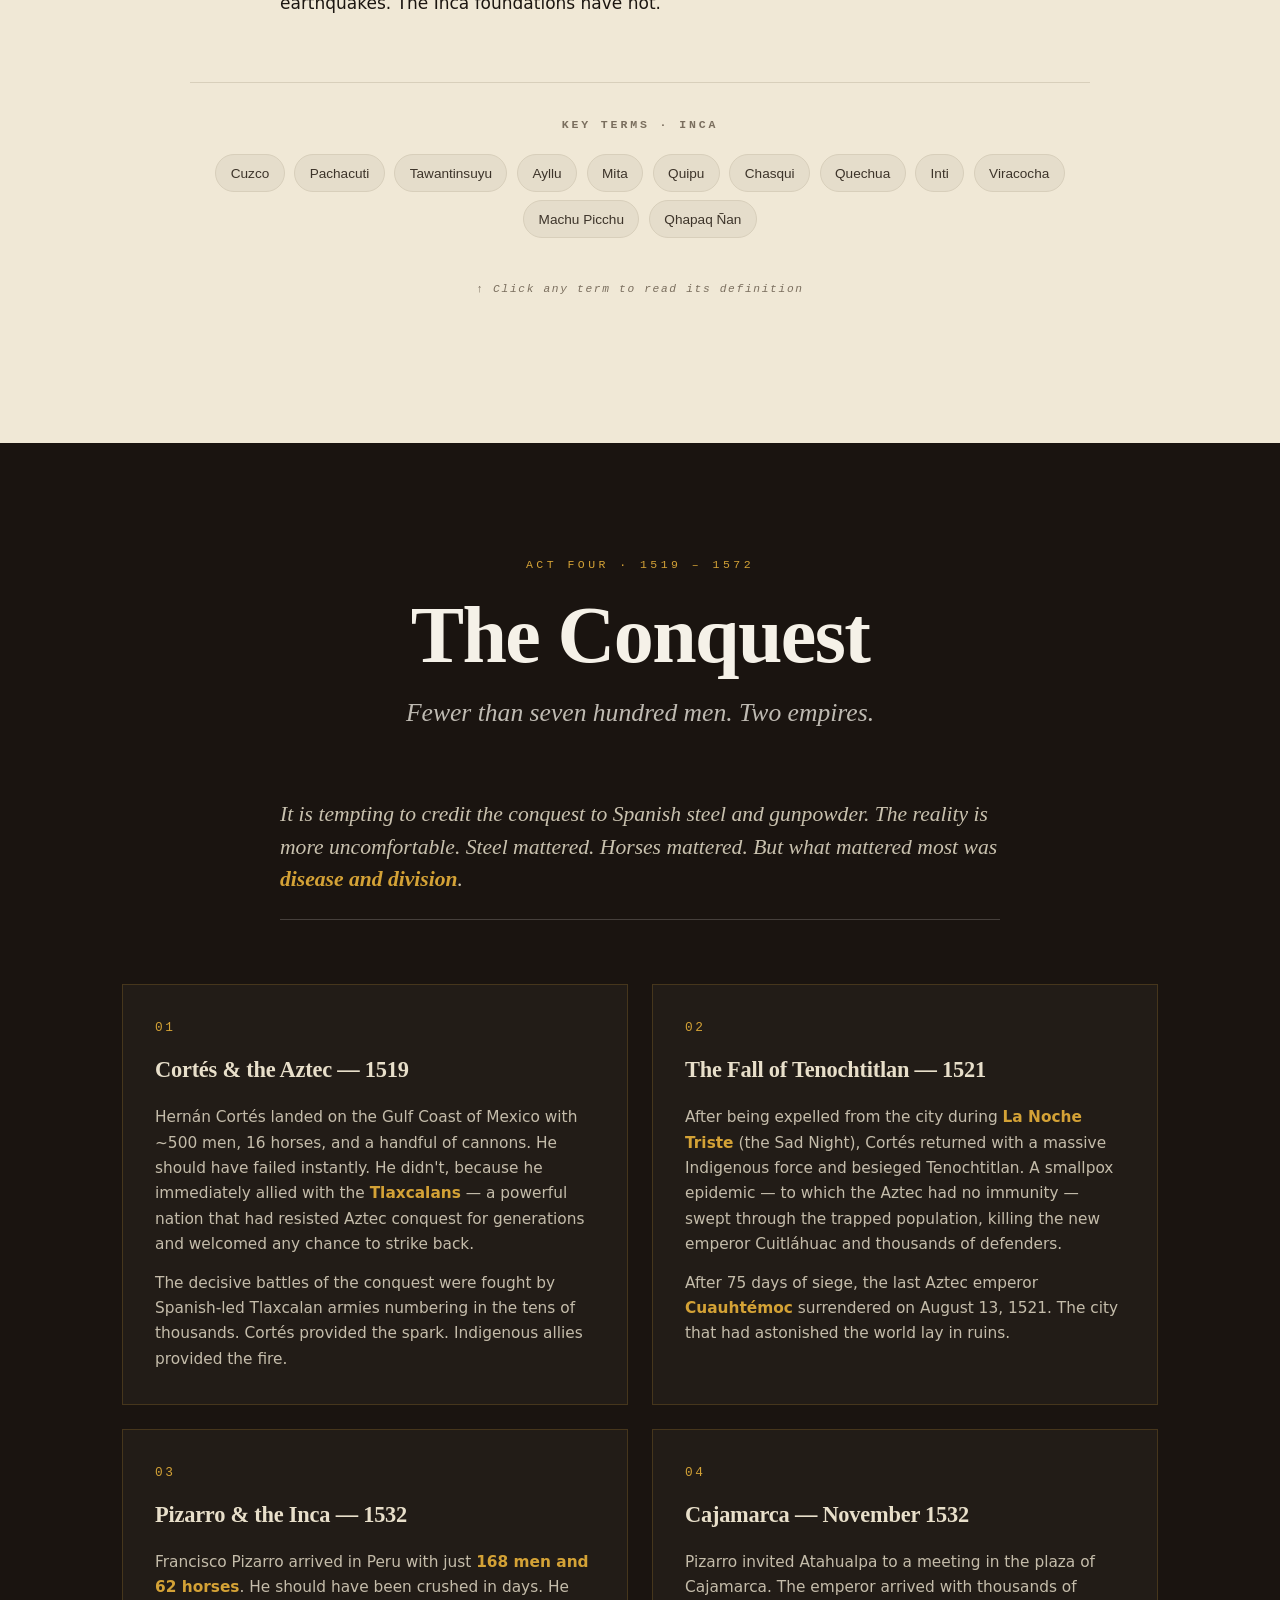
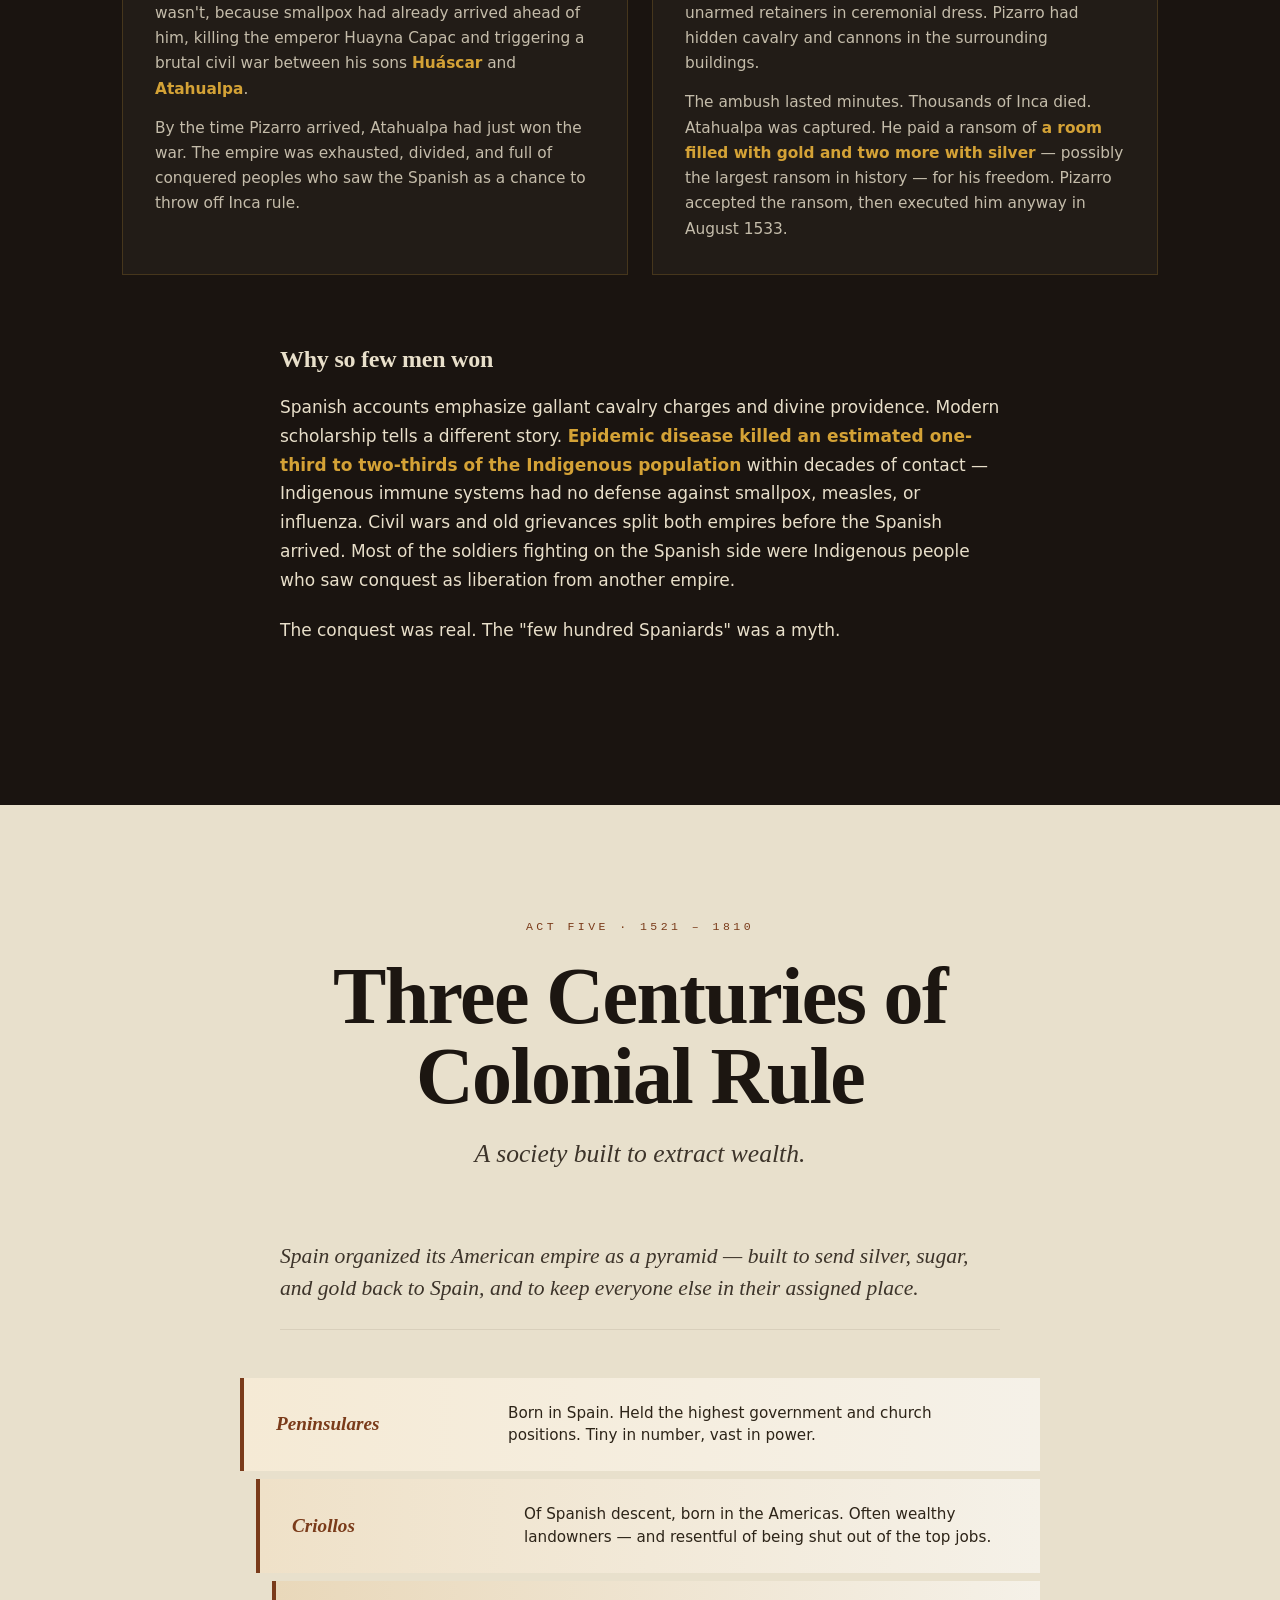
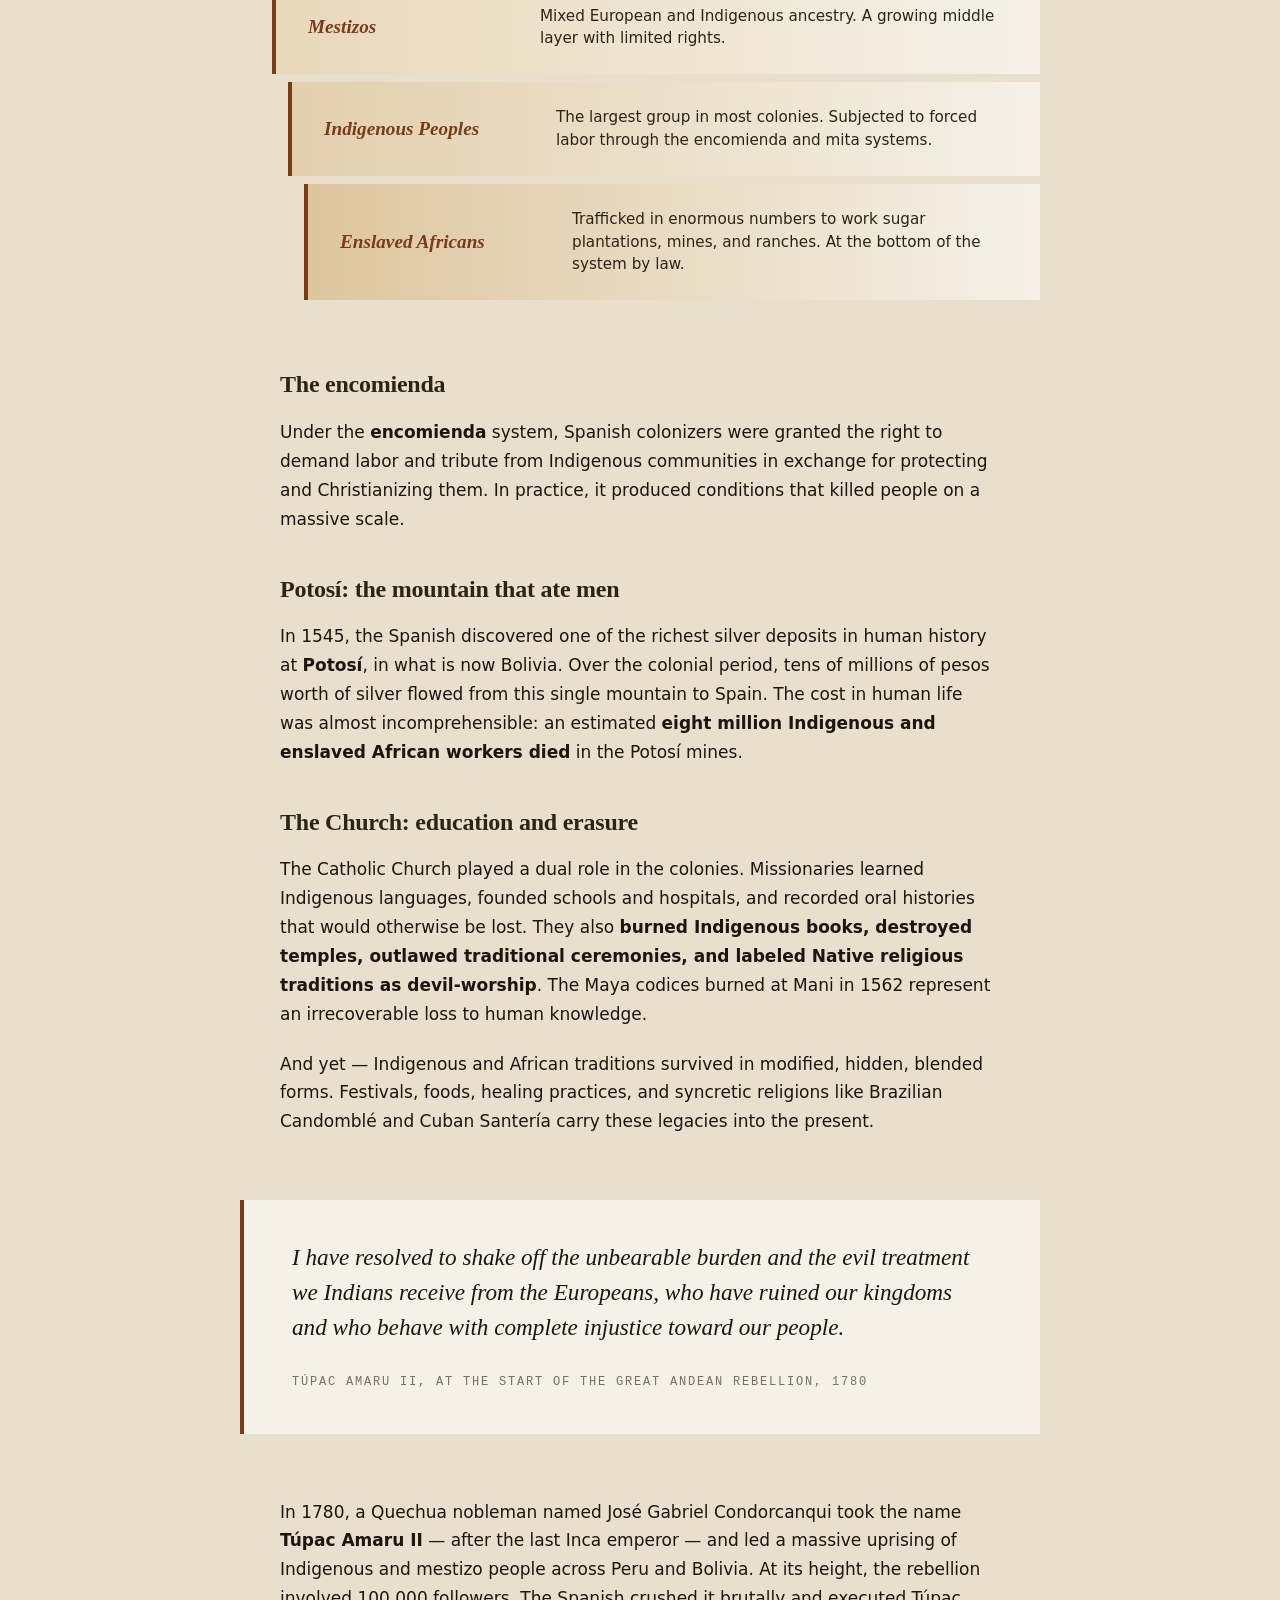
==== commit ba6c9689: "Replace image sources with updated URLs" ====
--- a/index.html
+++ b/index.html
@@ -87,7 +87,7 @@
 
     <div class="civ-hero-image">
       <div class="img-wrap">
-        <img src="https://upload.wikimedia.org/wikipedia/commons/thumb/3/3e/Tikal_Temple1_2006_08_11.JPG/1280px-Tikal_Temple1_2006_08_11.JPG"
+        <img src="https://images.squarespace-cdn.com/content/v1/600ecc2f276d9d4dbba5f712/1710614124589-X790AGWW2BZOUACM8SF1/Tikal_Guatemala_CentralAmerica-03.JPG"
              alt="Temple I at Tikal, Guatemala — a massive Maya pyramid rising above the jungle"
              loading="lazy"
              onerror="this.parentElement.classList.add('img-fallback'); this.parentElement.dataset.label='Tikal · Temple I';">
@@ -108,7 +108,7 @@
     <div class="split-grid">
       <figure class="split-image">
         <div class="img-wrap">
-          <img src="https://upload.wikimedia.org/wikipedia/commons/thumb/3/35/ChichenItzaEquinox.jpg/1024px-ChichenItzaEquinox.jpg"
+          <img src="https://www.chichenitza.com/public/assets/img/ruins/chichen-itza-equinox-3.jpg"
                alt="El Castillo pyramid at Chichén Itzá"
                loading="lazy"
                onerror="this.parentElement.classList.add('img-fallback'); this.parentElement.dataset.label='El Castillo · Chichén Itzá';">
@@ -174,7 +174,7 @@
 
     <div class="civ-hero-image">
       <div class="img-wrap">
-        <img src="https://upload.wikimedia.org/wikipedia/commons/thumb/0/0c/Teotihuacan_-_panoramio.jpg/1280px-Teotihuacan_-_panoramio.jpg"
+        <img src="https://thegoatpol.org/wp-content/uploads/2022/11/Pyramid-of-the-sun.jpg"
              alt="Pyramid of the Sun at Teotihuacan"
              loading="lazy"
              onerror="this.parentElement.classList.add('img-fallback'); this.parentElement.dataset.label='Teotihuacan · Pyramid of the Sun';">
@@ -193,7 +193,7 @@
     <div class="split-grid reverse">
       <figure class="split-image">
         <div class="img-wrap">
-          <img src="https://upload.wikimedia.org/wikipedia/commons/thumb/5/56/Piedra_del_Sol_o_Calendario_Azteca.jpg/1024px-Piedra_del_Sol_o_Calendario_Azteca.jpg"
+          <img src="https://news.utexas.edu/wp-content/uploads/2018/02/aztec_sun_stone.jpg"
                alt="The Aztec Sun Stone"
                loading="lazy"
                onerror="this.parentElement.classList.add('img-fallback'); this.parentElement.dataset.label='Sun Stone · Mexica';">
@@ -280,7 +280,7 @@
     <div class="split-grid">
       <figure class="split-image">
         <div class="img-wrap">
-          <img src="https://upload.wikimedia.org/wikipedia/commons/thumb/2/2b/Inca_Quipu.jpg/800px-Inca_Quipu.jpg"
+          <img src="https://trexperienceperu.com/sites/default/files/quipu-2_0.webp"
                alt="An Inca quipu, a system of knotted cords used for record-keeping"
                loading="lazy"
                onerror="this.parentElement.classList.add('img-fallback'); this.parentElement.dataset.label='Quipu · Knotted Records';">
@@ -455,7 +455,7 @@
       <article class="leader-card">
         <div class="leader-portrait">
           <div class="img-wrap">
-            <img src="https://upload.wikimedia.org/wikipedia/commons/thumb/a/a9/Portrait_of_Toussaint_Louverture.jpg/600px-Portrait_of_Toussaint_Louverture.jpg"
+            <img src="https://www.npg.org.uk/assets/image-cache/uploads/images/Edgar_Davids_ode_to_Toussaint_Louverture_Gemmy_Woud_Binnendijk.21751e69.jpg"
                  alt="Toussaint Louverture portrait"
                  loading="lazy"
                  onerror="this.parentElement.classList.add('img-fallback'); this.parentElement.dataset.label='Toussaint Louverture';">
@@ -471,7 +471,7 @@
       <article class="leader-card">
         <div class="leader-portrait">
           <div class="img-wrap">
-            <img src="https://upload.wikimedia.org/wikipedia/commons/thumb/9/9d/Retrato_de_Miguel_Hidalgo.jpg/600px-Retrato_de_Miguel_Hidalgo.jpg"
+            <img src="https://www.thoughtco.com/thmb/r1Lykp34jtDGoaDD9nlhFqPe0pY=/1500x0/filters:no_upscale():max_bytes(150000):strip_icc()/Hidalgo5-58b89b733df78c353cc68fc0.jpg"
                  alt="Miguel Hidalgo y Costilla portrait"
                  loading="lazy"
                  onerror="this.parentElement.classList.add('img-fallback'); this.parentElement.dataset.label='Miguel Hidalgo';">
@@ -487,7 +487,7 @@
       <article class="leader-card">
         <div class="leader-portrait">
           <div class="img-wrap">
-            <img src="https://upload.wikimedia.org/wikipedia/commons/thumb/8/89/Sim%C3%B3n_Bol%C3%ADvar_2.jpg/600px-Sim%C3%B3n_Bol%C3%ADvar_2.jpg"
+            <img src="https://images.fineartamerica.com/images/artworkimages/mediumlarge/2/portrait-of-the-liberator-simon-bolivar-half-length-in-full-dress-uniform-south-african-school.jpg"
                  alt="Simón Bolívar portrait"
                  loading="lazy"
                  onerror="this.parentElement.classList.add('img-fallback'); this.parentElement.dataset.label='Simón Bolívar';">
--- a/styles.css
+++ b/styles.css
@@ -0,0 +1,1130 @@
+/* ============================================
+   BEFORE & AFTER CORTÉS
+   ============================================ */
+
+:root {
+  /* Base */
+  --paper: #f5f1e8;
+  --paper-warm: #ede5d3;
+  --ink: #1c1611;
+  --ink-soft: #3d342a;
+  --ink-faded: #7a6e5e;
+  --line: #d8cfbb;
+
+  /* Accent palettes per section */
+  --maya-jade: #1d6b5a;
+  --maya-jade-deep: #0e4538;
+  --maya-orange: #d97e3a;
+  --maya-bg: #f3ede0;
+
+  --aztec-obsidian: #2a2a30;
+  --aztec-gold: #c08a2b;
+  --aztec-blood: #8b2920;
+  --aztec-bg: #ece4d3;
+
+  --inca-gold: #b8861c;
+  --inca-terra: #a8431c;
+  --inca-stone: #6b5a47;
+  --inca-bg: #f0e8d6;
+
+  --conquest-bg: #1a1410;
+  --conquest-paper: #e8dfca;
+  --conquest-gold: #d4a236;
+  --conquest-blood: #8b2920;
+
+  --colonial-bg: #e8e0cc;
+  --colonial-ink: #2d2418;
+  --colonial-accent: #7a3b1a;
+
+  --indep-bg: #efe8d6;
+  --indep-accent: #355875;
+  --indep-flame: #b8451c;
+
+  --legacy-bg: #f5f1e8;
+  --legacy-accent: #2d5a4a;
+}
+
+* { box-sizing: border-box; margin: 0; padding: 0; }
+
+html {
+  scroll-behavior: smooth;
+  scroll-padding-top: 70px;
+}
+
+body {
+  background: var(--paper);
+  color: var(--ink);
+  font-family: 'Inter', system-ui, sans-serif;
+  font-size: 17px;
+  line-height: 1.7;
+  -webkit-font-smoothing: antialiased;
+  overflow-x: hidden;
+}
+
+img { max-width: 100%; display: block; }
+
+a { color: inherit; }
+
+/* ============================================
+   NAV
+   ============================================ */
+.topnav {
+  position: fixed;
+  top: 0; left: 0; right: 0;
+  background: rgba(245, 241, 232, 0.92);
+  backdrop-filter: blur(14px);
+  -webkit-backdrop-filter: blur(14px);
+  border-bottom: 1px solid var(--line);
+  z-index: 100;
+  height: 70px;
+}
+
+.nav-row {
+  max-width: 1300px;
+  margin: 0 auto;
+  height: 100%;
+  padding: 0 2rem;
+  display: flex;
+  align-items: center;
+  justify-content: space-between;
+}
+
+.logo {
+  display: flex;
+  align-items: center;
+  gap: 0.7rem;
+  text-decoration: none;
+  color: var(--ink);
+}
+
+.logo-dot {
+  width: 10px;
+  height: 10px;
+  border-radius: 50%;
+  background: var(--inca-terra);
+  display: inline-block;
+}
+
+.logo-text {
+  font-family: 'JetBrains Mono', monospace;
+  font-size: 0.72rem;
+  font-weight: 600;
+  letter-spacing: 0.3em;
+}
+
+.menu {
+  display: flex;
+  list-style: none;
+  gap: 2rem;
+}
+
+.menu a {
+  text-decoration: none;
+  font-family: 'JetBrains Mono', monospace;
+  font-size: 0.7rem;
+  letter-spacing: 0.18em;
+  text-transform: uppercase;
+  color: var(--ink-soft);
+  position: relative;
+  padding-bottom: 4px;
+  transition: color 0.2s ease;
+}
+
+.menu a::after {
+  content: "";
+  position: absolute;
+  bottom: 0; left: 0;
+  width: 0;
+  height: 2px;
+  background: var(--inca-terra);
+  transition: width 0.3s ease;
+}
+
+.menu a:hover { color: var(--ink); }
+.menu a:hover::after { width: 100%; }
+
+.menu-toggle {
+  display: none;
+  background: none;
+  border: none;
+  cursor: pointer;
+  width: 28px;
+  height: 22px;
+  flex-direction: column;
+  justify-content: space-between;
+}
+
+.menu-toggle span {
+  display: block;
+  height: 2px;
+  width: 100%;
+  background: var(--ink);
+  transition: all 0.3s ease;
+}
+
+/* ============================================
+   HERO
+   ============================================ */
+.hero {
+  min-height: 100vh;
+  background: var(--ink);
+  color: var(--paper);
+  position: relative;
+  display: flex;
+  flex-direction: column;
+  justify-content: center;
+  align-items: center;
+  padding: 8rem 2rem 4rem;
+  overflow: hidden;
+}
+
+.hero::before {
+  content: "";
+  position: absolute;
+  inset: 0;
+  background:
+    radial-gradient(ellipse at 20% 30%, rgba(192, 138, 43, 0.18) 0%, transparent 50%),
+    radial-gradient(ellipse at 80% 70%, rgba(168, 67, 28, 0.15) 0%, transparent 55%),
+    radial-gradient(ellipse at 50% 100%, rgba(29, 107, 90, 0.12) 0%, transparent 60%);
+  z-index: 1;
+}
+
+.hero-grain {
+  position: absolute;
+  inset: 0;
+  z-index: 2;
+  opacity: 0.07;
+  background-image:
+    repeating-linear-gradient(0deg, transparent 0, transparent 2px, rgba(245, 241, 232, 0.4) 2px, rgba(245, 241, 232, 0.4) 3px);
+  pointer-events: none;
+}
+
+.hero-content {
+  position: relative;
+  z-index: 3;
+  text-align: center;
+  max-width: 1100px;
+}
+
+.hero-eyebrow {
+  font-family: 'JetBrains Mono', monospace;
+  font-size: 0.78rem;
+  letter-spacing: 0.4em;
+  text-transform: uppercase;
+  color: var(--conquest-gold);
+  margin-bottom: 2rem;
+}
+
+.hero-h1 {
+  font-family: 'Playfair Display', serif;
+  font-weight: 900;
+  font-size: clamp(3.5rem, 13vw, 9rem);
+  line-height: 0.95;
+  letter-spacing: -0.02em;
+  margin-bottom: 2.5rem;
+  display: flex;
+  flex-wrap: wrap;
+  justify-content: center;
+  gap: 0 1.5rem;
+}
+
+.hero-h1 span {
+  display: inline-block;
+  animation: word-rise 1s cubic-bezier(0.16, 1, 0.3, 1) backwards;
+}
+
+.word-1 { animation-delay: 0.1s; color: var(--paper); }
+.word-2 {
+  animation-delay: 0.25s;
+  color: var(--conquest-gold);
+  font-style: italic;
+  font-weight: 400;
+}
+.word-3 { animation-delay: 0.4s; color: var(--paper); }
+.word-4 {
+  animation-delay: 0.55s;
+  color: var(--inca-terra);
+  font-style: italic;
+}
+
+@keyframes word-rise {
+  from { opacity: 0; transform: translateY(40px); }
+  to { opacity: 1; transform: translateY(0); }
+}
+
+.hero-deck {
+  font-family: 'Playfair Display', serif;
+  font-style: italic;
+  font-size: clamp(1.1rem, 2vw, 1.45rem);
+  line-height: 1.55;
+  max-width: 750px;
+  margin: 0 auto 3rem;
+  color: rgba(245, 241, 232, 0.85);
+  animation: word-rise 1s cubic-bezier(0.16, 1, 0.3, 1) 0.7s backwards;
+}
+
+.hero-meta {
+  display: flex;
+  align-items: center;
+  justify-content: center;
+  gap: 1.5rem;
+  font-family: 'JetBrains Mono', monospace;
+  font-size: 0.78rem;
+  letter-spacing: 0.2em;
+  color: rgba(245, 241, 232, 0.6);
+  animation: word-rise 1s cubic-bezier(0.16, 1, 0.3, 1) 0.9s backwards;
+}
+
+.meta-line {
+  width: 80px;
+  height: 1px;
+  background: rgba(245, 241, 232, 0.4);
+}
+
+.scroll-cue {
+  position: absolute;
+  bottom: 2.5rem;
+  left: 50%;
+  transform: translateX(-50%);
+  color: var(--conquest-gold);
+  font-size: 1.4rem;
+  text-decoration: none;
+  z-index: 3;
+  animation: bob 2.5s ease-in-out infinite;
+}
+
+@keyframes bob {
+  0%, 100% { transform: translate(-50%, 0); }
+  50% { transform: translate(-50%, 10px); }
+}
+
+/* ============================================
+   GENERIC SECTION
+   ============================================ */
+.section {
+  padding: 7rem 0;
+  position: relative;
+}
+
+.container {
+  max-width: 1100px;
+  margin: 0 auto;
+  padding: 0 2rem;
+}
+
+.part-label,
+.civ-mark {
+  font-family: 'JetBrains Mono', monospace;
+  font-size: 0.72rem;
+  letter-spacing: 0.3em;
+  text-transform: uppercase;
+  color: var(--inca-terra);
+  margin-bottom: 1.25rem;
+}
+
+.civ-mark.light { color: var(--conquest-gold); }
+
+.civ-header {
+  text-align: center;
+  margin-bottom: 4rem;
+  max-width: 800px;
+  margin-left: auto;
+  margin-right: auto;
+}
+
+.civ-h2 {
+  font-family: 'Playfair Display', serif;
+  font-weight: 800;
+  font-size: clamp(2.8rem, 7vw, 5rem);
+  line-height: 1;
+  letter-spacing: -0.02em;
+  color: var(--ink);
+  margin-bottom: 1rem;
+}
+
+.civ-h2.light { color: var(--paper); }
+
+.big-h2 {
+  font-family: 'Playfair Display', serif;
+  font-weight: 700;
+  font-size: clamp(2rem, 5vw, 3.5rem);
+  line-height: 1.1;
+  letter-spacing: -0.015em;
+  margin-bottom: 1.5rem;
+}
+
+.civ-tagline {
+  font-family: 'Playfair Display', serif;
+  font-style: italic;
+  font-weight: 400;
+  font-size: clamp(1.2rem, 2.5vw, 1.6rem);
+  color: var(--ink-soft);
+}
+
+.civ-tagline.light { color: rgba(245, 241, 232, 0.75); }
+
+.prose {
+  max-width: 720px;
+  margin: 0 auto 3rem;
+}
+
+.prose p {
+  margin-bottom: 1.3rem;
+  color: var(--ink);
+}
+
+.prose p:last-child { margin-bottom: 0; }
+
+.prose h3 {
+  font-family: 'Playfair Display', serif;
+  font-weight: 700;
+  font-size: 1.5rem;
+  margin: 2.2rem 0 0.8rem;
+  letter-spacing: -0.01em;
+}
+
+.prose h3.light { color: var(--paper); }
+
+.prose .lead {
+  font-family: 'Playfair Display', serif;
+  font-style: italic;
+  font-size: 1.35rem;
+  line-height: 1.5;
+  color: var(--ink-soft);
+  margin-bottom: 2rem;
+  padding-bottom: 1.5rem;
+  border-bottom: 1px solid var(--line);
+}
+
+.prose .lead.light {
+  color: rgba(245, 241, 232, 0.85);
+  border-bottom-color: rgba(245, 241, 232, 0.2);
+}
+
+.prose strong {
+  font-weight: 700;
+  color: var(--ink);
+}
+
+.prose.dark-prose strong { color: var(--conquest-gold); }
+
+/* ============================================
+   INTRO SECTION
+   ============================================ */
+.intro-section {
+  padding: 8rem 0;
+  background:
+    linear-gradient(180deg, var(--paper) 0%, var(--paper-warm) 100%);
+}
+
+.intro-grid {
+  display: grid;
+  grid-template-columns: 1.3fr 1fr;
+  gap: 5rem;
+  align-items: start;
+}
+
+.big-lead {
+  font-family: 'Playfair Display', serif;
+  font-style: italic;
+  font-size: 1.3rem;
+  line-height: 1.6;
+  color: var(--ink-soft);
+  margin-bottom: 1.5rem;
+}
+
+.intro-stats {
+  display: flex;
+  flex-direction: column;
+  gap: 1.5rem;
+  padding-top: 2rem;
+}
+
+.big-stat {
+  padding: 1.5rem 1.75rem;
+  background: var(--paper);
+  border-left: 3px solid var(--inca-terra);
+  box-shadow: 0 4px 30px rgba(28, 22, 17, 0.04);
+}
+
+.big-stat strong {
+  display: block;
+  font-family: 'Playfair Display', serif;
+  font-weight: 800;
+  font-size: 2.4rem;
+  line-height: 1;
+  color: var(--inca-terra);
+  margin-bottom: 0.4rem;
+}
+
+.big-stat span {
+  font-family: 'JetBrains Mono', monospace;
+  font-size: 0.75rem;
+  letter-spacing: 0.12em;
+  text-transform: uppercase;
+  color: var(--ink-soft);
+}
+
+/* ============================================
+   CIV SECTIONS — palette switching
+   ============================================ */
+.maya-section { background: var(--maya-bg); }
+.maya-section .civ-mark,
+.maya-section .big-stat strong { color: var(--maya-jade); }
+.maya-section .big-stat { border-left-color: var(--maya-jade); }
+
+.aztec-section { background: var(--aztec-bg); }
+.aztec-section .civ-mark { color: var(--aztec-blood); }
+
+.inca-section { background: var(--inca-bg); }
+.inca-section .civ-mark { color: var(--inca-terra); }
+
+/* ============================================
+   IMAGES — with stylish fallback
+   ============================================ */
+.civ-hero-image {
+  margin: 0 auto 3.5rem;
+  max-width: 1100px;
+}
+
+.civ-hero-image .img-wrap {
+  height: 480px;
+  overflow: hidden;
+  position: relative;
+  background: var(--ink);
+}
+
+.img-wrap {
+  position: relative;
+  overflow: hidden;
+  background: linear-gradient(135deg, var(--ink-soft) 0%, var(--ink) 100%);
+  min-height: 100px;
+}
+
+.img-wrap img {
+  width: 100%;
+  height: 100%;
+  object-fit: cover;
+  transition: transform 0.8s ease;
+}
+
+.img-wrap:hover img {
+  transform: scale(1.03);
+}
+
+/* Fallback when image fails */
+.img-fallback {
+  background:
+    linear-gradient(135deg, var(--ink-soft) 0%, var(--ink) 60%, #2a201a 100%) !important;
+  display: flex;
+  align-items: center;
+  justify-content: center;
+  position: relative;
+}
+
+.img-fallback::before {
+  content: "";
+  position: absolute;
+  inset: 0;
+  background-image:
+    repeating-linear-gradient(45deg, transparent 0, transparent 8px, rgba(192, 138, 43, 0.08) 8px, rgba(192, 138, 43, 0.08) 9px);
+}
+
+.img-fallback::after {
+  content: attr(data-label);
+  position: relative;
+  z-index: 1;
+  font-family: 'Playfair Display', serif;
+  font-style: italic;
+  font-size: 1.5rem;
+  color: var(--conquest-gold);
+  letter-spacing: 0.03em;
+  text-align: center;
+  padding: 1rem 2rem;
+  border-top: 1px solid rgba(212, 162, 54, 0.3);
+  border-bottom: 1px solid rgba(212, 162, 54, 0.3);
+}
+
+.img-fallback img { display: none; }
+
+.img-caption {
+  text-align: center;
+  font-family: 'JetBrains Mono', monospace;
+  font-size: 0.72rem;
+  letter-spacing: 0.05em;
+  color: var(--ink-faded);
+  margin-top: 1rem;
+  font-style: italic;
+}
+
+/* ============================================
+   SPLIT GRID
+   ============================================ */
+.split-grid {
+  display: grid;
+  grid-template-columns: 1fr 1fr;
+  gap: 3rem;
+  align-items: center;
+  margin: 4rem auto;
+  max-width: 1100px;
+}
+
+.split-grid.reverse .split-image { order: 2; }
+
+.split-image {
+  margin: 0;
+}
+
+.split-image .img-wrap {
+  height: 440px;
+}
+
+.split-image figcaption {
+  font-family: 'JetBrains Mono', monospace;
+  font-size: 0.7rem;
+  letter-spacing: 0.05em;
+  color: var(--ink-faded);
+  margin-top: 0.75rem;
+  font-style: italic;
+}
+
+.split-text h3 {
+  font-family: 'Playfair Display', serif;
+  font-weight: 700;
+  font-size: 1.7rem;
+  margin-bottom: 1rem;
+  letter-spacing: -0.01em;
+}
+
+.split-text p {
+  margin-bottom: 1.1rem;
+  color: var(--ink);
+}
+
+.split-text strong { font-weight: 700; }
+
+/* ============================================
+   PULL QUOTE
+   ============================================ */
+.quote-card {
+  max-width: 800px;
+  margin: 4rem auto;
+  padding: 2.5rem 3rem;
+  background: var(--paper);
+  border-left: 4px solid var(--inca-terra);
+  position: relative;
+}
+
+.aztec-section .quote-card { border-left-color: var(--aztec-blood); background: var(--paper); }
+.maya-section .quote-card { border-left-color: var(--maya-jade); }
+.colonial-section .quote-card { border-left-color: var(--colonial-accent); }
+.independence-section .quote-card { border-left-color: var(--indep-flame); }
+
+.quote-card p {
+  font-family: 'Playfair Display', serif;
+  font-style: italic;
+  font-size: 1.45rem;
+  line-height: 1.5;
+  color: var(--ink);
+  margin-bottom: 1.25rem;
+}
+
+.quote-card cite {
+  font-family: 'JetBrains Mono', monospace;
+  font-style: normal;
+  font-size: 0.75rem;
+  letter-spacing: 0.15em;
+  text-transform: uppercase;
+  color: var(--ink-faded);
+}
+
+/* ============================================
+   KEY TERMS
+   ============================================ */
+.key-terms {
+  max-width: 900px;
+  margin: 4rem auto 0;
+  padding: 2rem 0;
+  border-top: 1px solid var(--line);
+}
+
+.key-terms h4 {
+  font-family: 'JetBrains Mono', monospace;
+  font-size: 0.72rem;
+  letter-spacing: 0.25em;
+  text-transform: uppercase;
+  color: var(--ink-faded);
+  margin-bottom: 1.25rem;
+  text-align: center;
+}
+
+.term-pills {
+  display: flex;
+  flex-wrap: wrap;
+  gap: 0.5rem 0.6rem;
+  justify-content: center;
+}
+
+.term-pills span {
+  font-family: 'Inter', sans-serif;
+  font-size: 0.85rem;
+  font-weight: 500;
+  padding: 0.4rem 0.9rem;
+  background: rgba(28, 22, 17, 0.05);
+  border: 1px solid var(--line);
+  border-radius: 100px;
+  color: var(--ink-soft);
+  transition: all 0.2s ease;
+  cursor: pointer;
+  user-select: none;
+}
+
+.term-pills span:hover {
+  background: var(--ink);
+  color: var(--paper);
+  border-color: var(--ink);
+  transform: translateY(-2px);
+}
+
+.term-pills span.active {
+  background: var(--inca-terra);
+  color: var(--paper);
+  border-color: var(--inca-terra);
+}
+
+.maya-section .term-pills span.active {
+  background: var(--maya-jade);
+  border-color: var(--maya-jade);
+}
+
+.aztec-section .term-pills span.active {
+  background: var(--aztec-blood);
+  border-color: var(--aztec-blood);
+}
+
+.inca-section .term-pills span.active {
+  background: var(--inca-terra);
+  border-color: var(--inca-terra);
+}
+
+/* Definition panel that appears below the pills */
+.term-definition {
+  max-width: 700px;
+  margin: 1.5rem auto 0;
+  padding: 0;
+  background: var(--paper);
+  border: 1px solid var(--line);
+  border-radius: 4px;
+  overflow: hidden;
+  max-height: 0;
+  opacity: 0;
+  transition: max-height 0.4s ease, opacity 0.3s ease, margin-top 0.3s ease;
+}
+
+.term-definition.open {
+  max-height: 400px;
+  opacity: 1;
+  padding: 1.5rem 1.75rem;
+}
+
+.term-definition .def-word {
+  font-family: 'Playfair Display', serif;
+  font-weight: 700;
+  font-style: italic;
+  font-size: 1.4rem;
+  margin-bottom: 0.5rem;
+  color: var(--ink);
+}
+
+.term-definition .def-text {
+  font-size: 0.98rem;
+  line-height: 1.6;
+  color: var(--ink-soft);
+}
+
+.maya-section .term-definition .def-word { color: var(--maya-jade); }
+.aztec-section .term-definition .def-word { color: var(--aztec-blood); }
+.inca-section .term-definition .def-word { color: var(--inca-terra); }
+
+.term-hint {
+  text-align: center;
+  font-family: 'JetBrains Mono', monospace;
+  font-size: 0.7rem;
+  letter-spacing: 0.15em;
+  color: var(--ink-faded);
+  margin-top: 1rem;
+  font-style: italic;
+}
+
+/* ============================================
+   CONQUEST SECTION
+   ============================================ */
+.conquest-section {
+  background: var(--conquest-bg);
+  color: var(--conquest-paper);
+}
+
+.conquest-section .prose p,
+.conquest-section .prose .lead { color: var(--conquest-paper); }
+.conquest-section .prose .lead { color: rgba(232, 223, 202, 0.85); }
+.conquest-section .prose h3 { color: var(--conquest-paper); }
+
+.conquest-cards {
+  display: grid;
+  grid-template-columns: repeat(2, 1fr);
+  gap: 1.5rem;
+  margin: 4rem auto;
+  max-width: 1100px;
+}
+
+.conquest-card {
+  background: rgba(232, 223, 202, 0.04);
+  border: 1px solid rgba(212, 162, 54, 0.2);
+  padding: 2rem;
+  transition: all 0.3s ease;
+}
+
+.conquest-card:hover {
+  background: rgba(232, 223, 202, 0.08);
+  border-color: var(--conquest-gold);
+  transform: translateY(-4px);
+}
+
+.card-num {
+  font-family: 'JetBrains Mono', monospace;
+  font-size: 0.8rem;
+  letter-spacing: 0.2em;
+  color: var(--conquest-gold);
+  margin-bottom: 0.75rem;
+}
+
+.conquest-card h3 {
+  font-family: 'Playfair Display', serif;
+  font-weight: 700;
+  font-size: 1.4rem;
+  color: var(--conquest-paper);
+  margin-bottom: 1rem;
+  letter-spacing: -0.01em;
+}
+
+.conquest-card p {
+  color: rgba(232, 223, 202, 0.82);
+  font-size: 0.96rem;
+  line-height: 1.65;
+  margin-bottom: 0.85rem;
+}
+
+.conquest-card p:last-child { margin-bottom: 0; }
+
+.conquest-card strong { color: var(--conquest-gold); font-weight: 600; }
+
+/* ============================================
+   COLONIAL — casta pyramid
+   ============================================ */
+.colonial-section {
+  background: var(--colonial-bg);
+  color: var(--colonial-ink);
+}
+
+.colonial-section .civ-mark { color: var(--colonial-accent); }
+
+.casta-grid {
+  max-width: 800px;
+  margin: 3rem auto 4rem;
+  display: flex;
+  flex-direction: column;
+  gap: 0.5rem;
+}
+
+.casta-row {
+  display: grid;
+  grid-template-columns: 200px 1fr;
+  gap: 2rem;
+  padding: 1.5rem 2rem;
+  background: var(--paper);
+  border-left: 4px solid var(--colonial-accent);
+  align-items: center;
+}
+
+.casta-1 { background: linear-gradient(90deg, #f5ead5 0%, var(--paper) 100%); }
+.casta-2 { background: linear-gradient(90deg, #efe1c8 0%, var(--paper) 100%); margin-left: 1rem; }
+.casta-3 { background: linear-gradient(90deg, #e9d8ba 0%, var(--paper) 100%); margin-left: 2rem; }
+.casta-4 { background: linear-gradient(90deg, #e3cfac 0%, var(--paper) 100%); margin-left: 3rem; }
+.casta-5 { background: linear-gradient(90deg, #ddc69e 0%, var(--paper) 100%); margin-left: 4rem; }
+
+.casta-label {
+  font-family: 'Playfair Display', serif;
+  font-weight: 700;
+  font-style: italic;
+  font-size: 1.2rem;
+  color: var(--colonial-accent);
+}
+
+.casta-desc {
+  font-size: 0.95rem;
+  line-height: 1.5;
+  color: var(--colonial-ink);
+}
+
+/* ============================================
+   INDEPENDENCE — leader cards
+   ============================================ */
+.independence-section {
+  background: var(--indep-bg);
+}
+
+.independence-section .civ-mark { color: var(--indep-flame); }
+
+.leader-grid {
+  display: grid;
+  grid-template-columns: repeat(3, 1fr);
+  gap: 1.75rem;
+  margin: 4rem auto;
+  max-width: 1100px;
+}
+
+.leader-card {
+  background: var(--paper);
+  border: 1px solid var(--line);
+  overflow: hidden;
+  transition: all 0.3s ease;
+  display: flex;
+  flex-direction: column;
+}
+
+.leader-card:hover {
+  transform: translateY(-6px);
+  box-shadow: 0 20px 40px rgba(28, 22, 17, 0.08);
+}
+
+.leader-portrait .img-wrap {
+  height: 280px;
+}
+
+.leader-body {
+  padding: 1.5rem 1.75rem 2rem;
+  flex: 1;
+}
+
+.leader-flag {
+  font-family: 'JetBrains Mono', monospace;
+  font-size: 0.7rem;
+  letter-spacing: 0.2em;
+  color: var(--indep-flame);
+  margin-bottom: 0.6rem;
+}
+
+.leader-card h3 {
+  font-family: 'Playfair Display', serif;
+  font-weight: 700;
+  font-size: 1.5rem;
+  margin-bottom: 0.9rem;
+  letter-spacing: -0.01em;
+}
+
+.leader-card p {
+  font-size: 0.95rem;
+  line-height: 1.6;
+  color: var(--ink-soft);
+}
+
+.leader-card strong { color: var(--ink); }
+.leader-card em { color: var(--ink-soft); }
+
+/* ============================================
+   LEGACY
+   ============================================ */
+.legacy-section {
+  background: var(--legacy-bg);
+}
+
+.legacy-section .civ-mark { color: var(--legacy-accent); }
+
+.legacy-tiles {
+  display: grid;
+  grid-template-columns: repeat(3, 1fr);
+  gap: 1.5rem;
+  margin: 4rem auto;
+  max-width: 1100px;
+}
+
+.legacy-tile {
+  background: var(--paper);
+  padding: 2rem 1.75rem;
+  border-top: 3px solid var(--legacy-accent);
+  transition: all 0.3s ease;
+}
+
+.legacy-tile:hover {
+  transform: translateY(-4px);
+  box-shadow: 0 16px 30px rgba(28, 22, 17, 0.06);
+}
+
+.tile-num {
+  font-family: 'Playfair Display', serif;
+  font-weight: 800;
+  font-size: 2.2rem;
+  line-height: 1;
+  color: var(--legacy-accent);
+  margin-bottom: 0.5rem;
+}
+
+.legacy-tile h4 {
+  font-family: 'Playfair Display', serif;
+  font-weight: 700;
+  font-size: 1.15rem;
+  margin-bottom: 0.7rem;
+}
+
+.legacy-tile p {
+  font-size: 0.92rem;
+  line-height: 1.55;
+  color: var(--ink-soft);
+  margin: 0;
+}
+
+/* ============================================
+   FOOTER
+   ============================================ */
+.footer {
+  background: var(--ink);
+  color: var(--conquest-paper);
+  padding: 5rem 0 3rem;
+  text-align: center;
+}
+
+.footer-logo {
+  display: inline-flex;
+  align-items: center;
+  gap: 0.7rem;
+  margin-bottom: 1.5rem;
+}
+
+.footer-logo .logo-dot {
+  background: var(--conquest-gold);
+}
+
+.footer-logo .logo-text {
+  color: var(--conquest-paper);
+  font-size: 0.75rem;
+}
+
+.footer-text {
+  max-width: 500px;
+  margin: 0 auto 1.5rem;
+  font-size: 0.95rem;
+  line-height: 1.5;
+  color: rgba(232, 223, 202, 0.65);
+}
+
+.footer-meta {
+  font-family: 'JetBrains Mono', monospace;
+  font-size: 0.7rem;
+  letter-spacing: 0.18em;
+  color: rgba(232, 223, 202, 0.35);
+}
+
+/* ============================================
+   SCROLL REVEAL — opt-in via .reveal class
+   Content is visible by default. JS adds .reveal
+   to elements as they scroll into view, which
+   triggers a one-time fade-up.
+   ============================================ */
+.reveal {
+  animation: reveal-in 0.7s cubic-bezier(0.16, 1, 0.3, 1) backwards;
+}
+
+.reveal-2 { animation-delay: 0.08s; }
+.reveal-3 { animation-delay: 0.16s; }
+.reveal-4 { animation-delay: 0.24s; }
+.reveal-5 { animation-delay: 0.32s; }
+.reveal-6 { animation-delay: 0.4s; }
+
+@keyframes reveal-in {
+  from { opacity: 0; transform: translateY(24px); }
+  to { opacity: 1; transform: translateY(0); }
+}
+
+/* ============================================
+   RESPONSIVE
+   ============================================ */
+@media (max-width: 950px) {
+  .menu { display: none; }
+  .menu-toggle { display: flex; }
+
+  .menu.open {
+    display: flex;
+    flex-direction: column;
+    gap: 0;
+    position: absolute;
+    top: 70px;
+    left: 0; right: 0;
+    background: var(--paper);
+    border-bottom: 1px solid var(--line);
+    padding: 0;
+  }
+
+  .menu.open li {
+    border-top: 1px solid var(--line);
+  }
+
+  .menu.open a {
+    display: block;
+    padding: 1rem 2rem;
+  }
+
+  .intro-grid {
+    grid-template-columns: 1fr;
+    gap: 3rem;
+  }
+
+  .intro-stats { padding-top: 0; }
+
+  .split-grid {
+    grid-template-columns: 1fr;
+    gap: 2rem;
+  }
+
+  .split-grid.reverse .split-image { order: 0; }
+
+  .conquest-cards {
+    grid-template-columns: 1fr;
+  }
+
+  .leader-grid {
+    grid-template-columns: 1fr;
+    max-width: 500px;
+  }
+
+  .legacy-tiles {
+    grid-template-columns: 1fr 1fr;
+  }
+
+  .civ-hero-image .img-wrap { height: 320px; }
+  .split-image .img-wrap { height: 320px; }
+  .leader-portrait .img-wrap { height: 320px; }
+
+  .casta-row {
+    grid-template-columns: 1fr;
+    gap: 0.5rem;
+    padding: 1.25rem 1.5rem;
+  }
+  .casta-2, .casta-3, .casta-4, .casta-5 { margin-left: 0; }
+}
+
+@media (max-width: 600px) {
+  body { font-size: 16px; }
+  .section { padding: 5rem 0; }
+  .container { padding: 0 1.25rem; }
+  .quote-card { padding: 1.75rem 1.5rem; }
+  .quote-card p { font-size: 1.2rem; }
+  .conquest-card { padding: 1.5rem; }
+  .leader-body { padding: 1.25rem; }
+  .legacy-tiles { grid-template-columns: 1fr; }
+  .civ-hero-image .img-wrap { height: 240px; }
+  .leader-portrait .img-wrap { height: 280px; }
+
+  .hero-h1 { gap: 0 0.5rem; }
+  .hero-meta { gap: 0.75rem; flex-direction: column; }
+  .meta-line { width: 30px; height: 1px; }
+}
